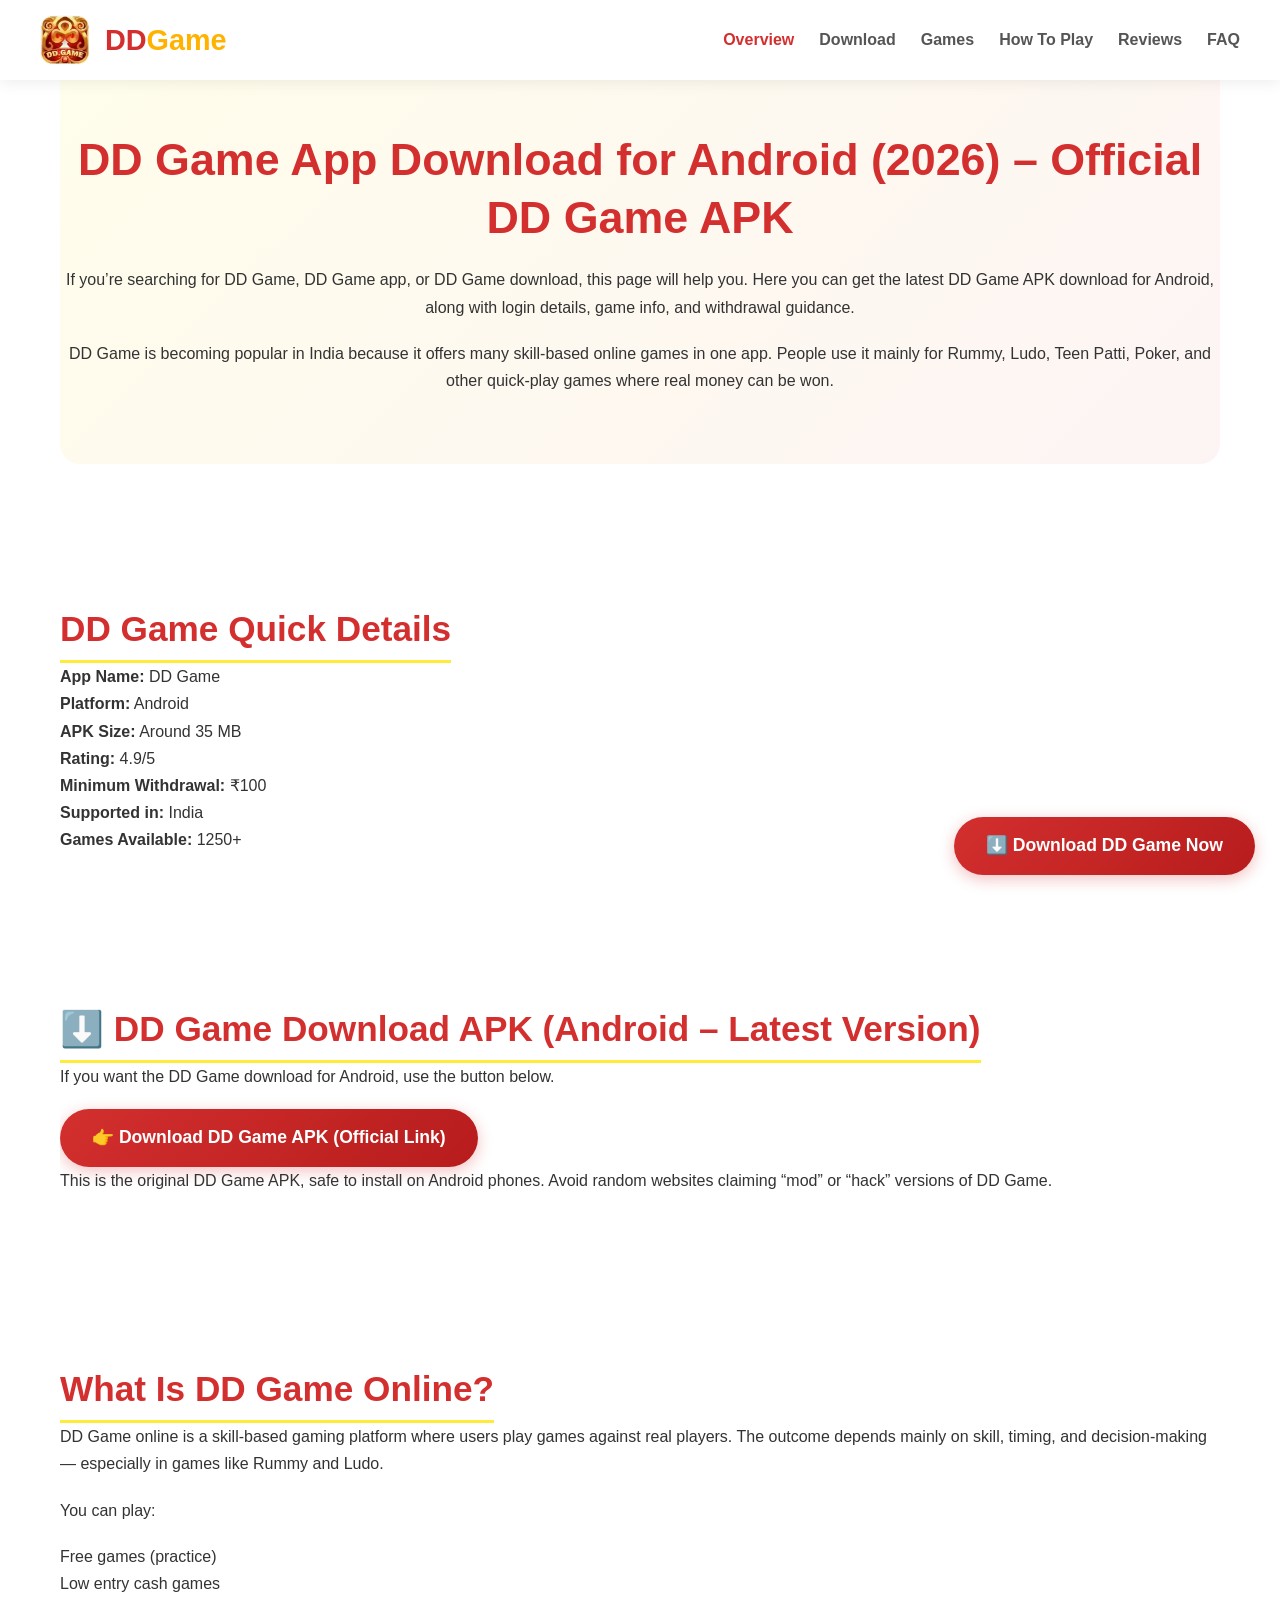
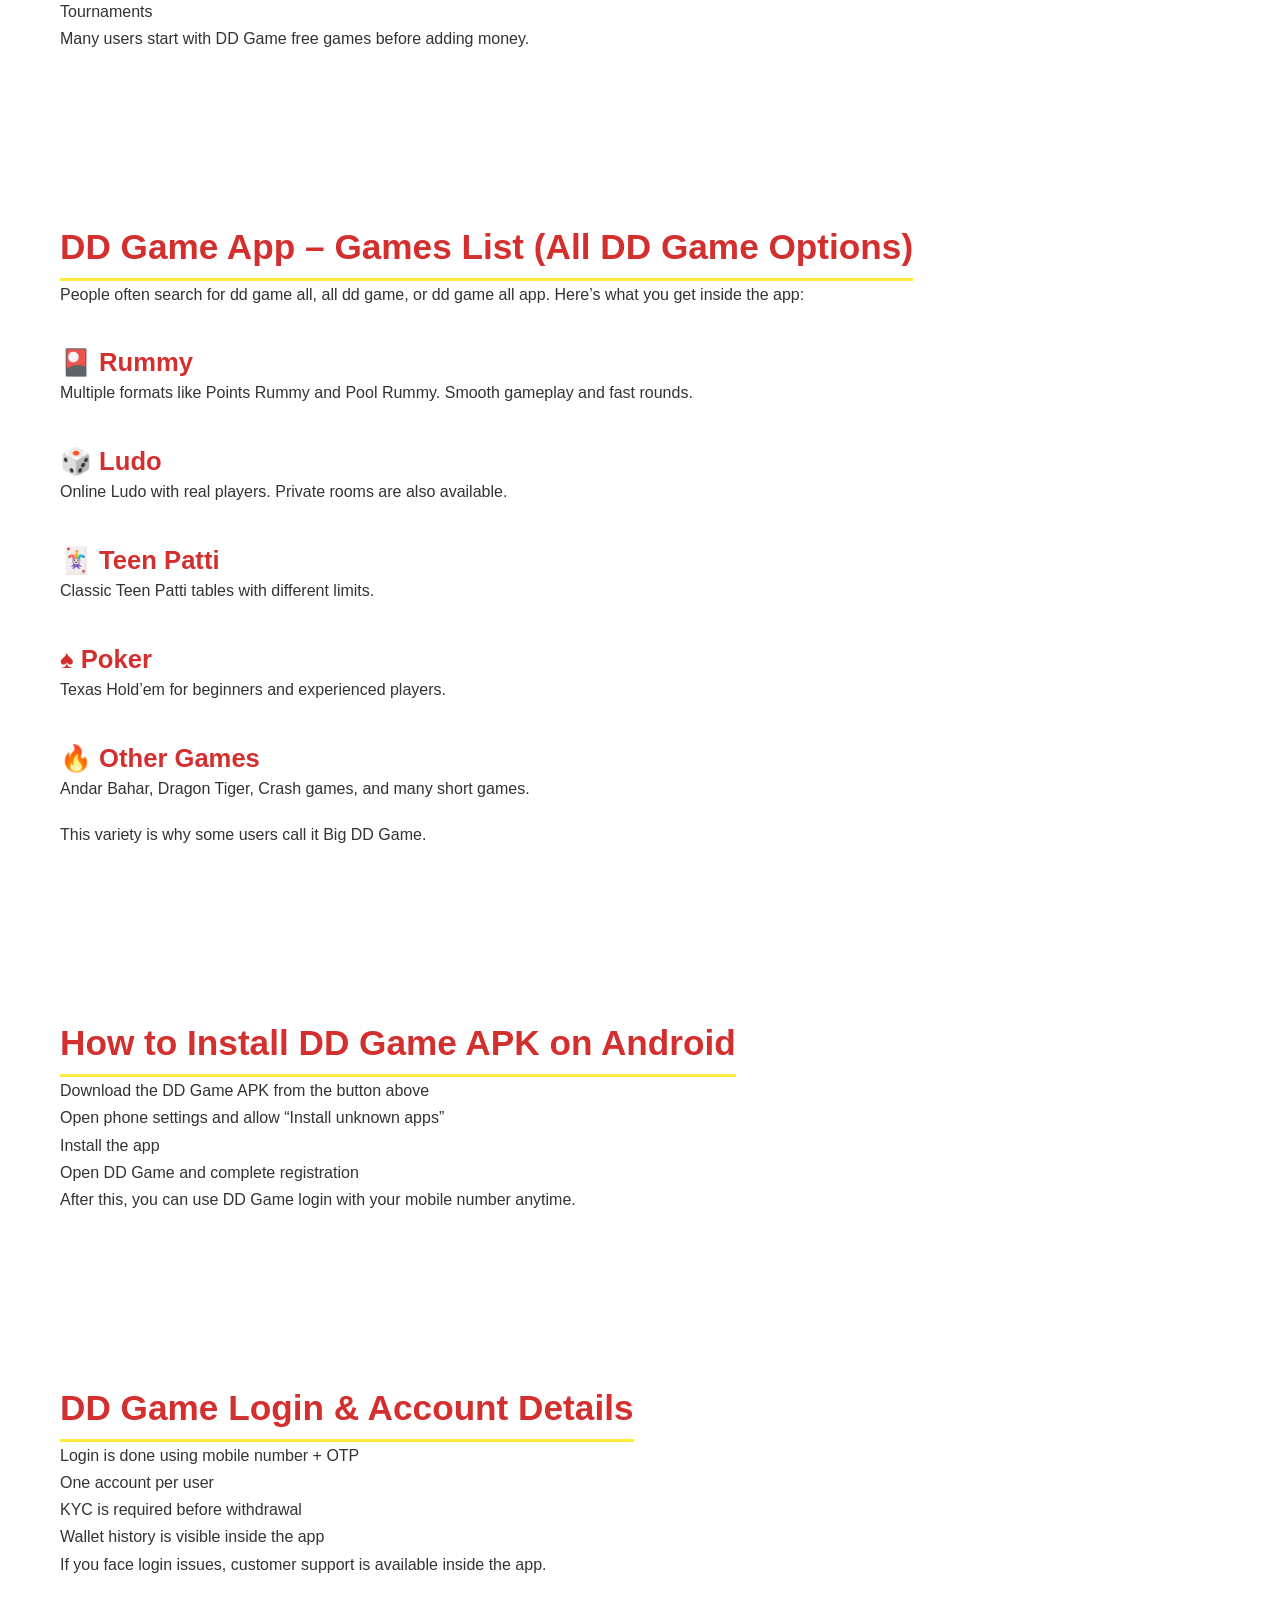
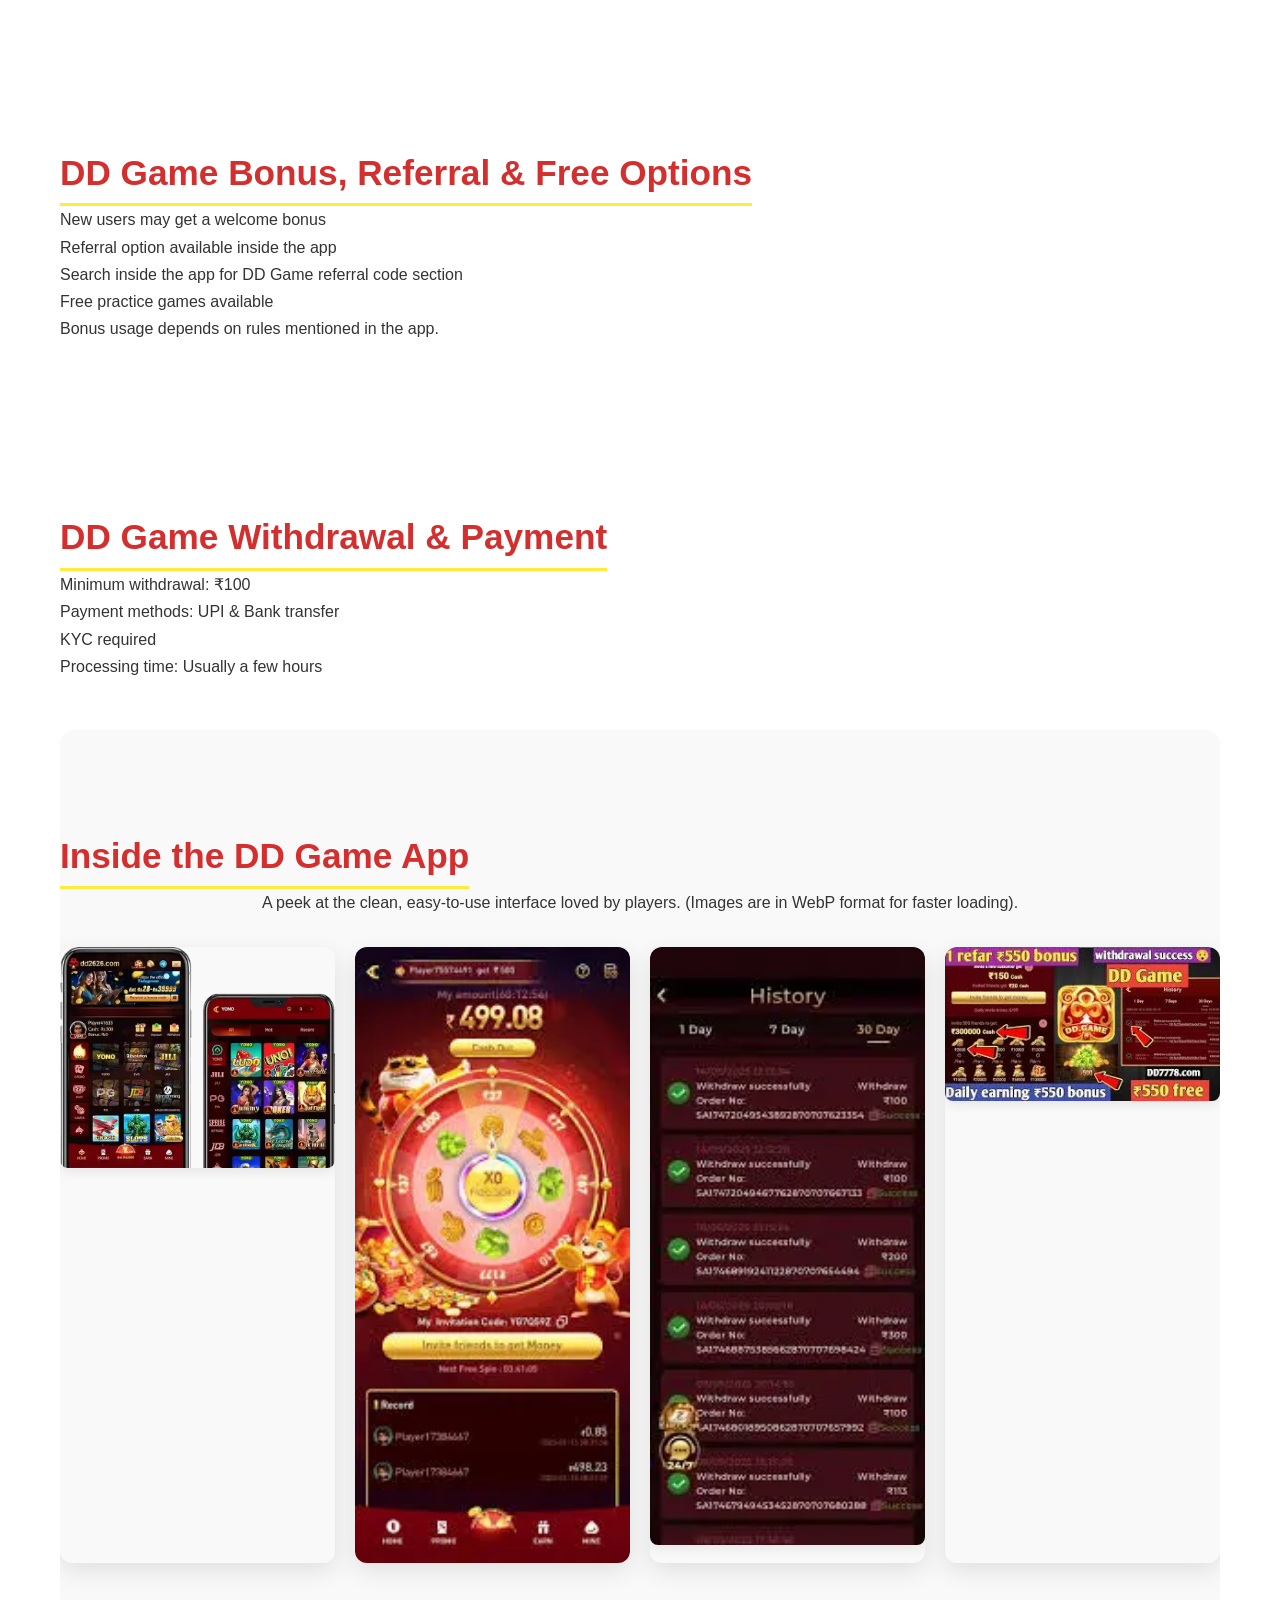
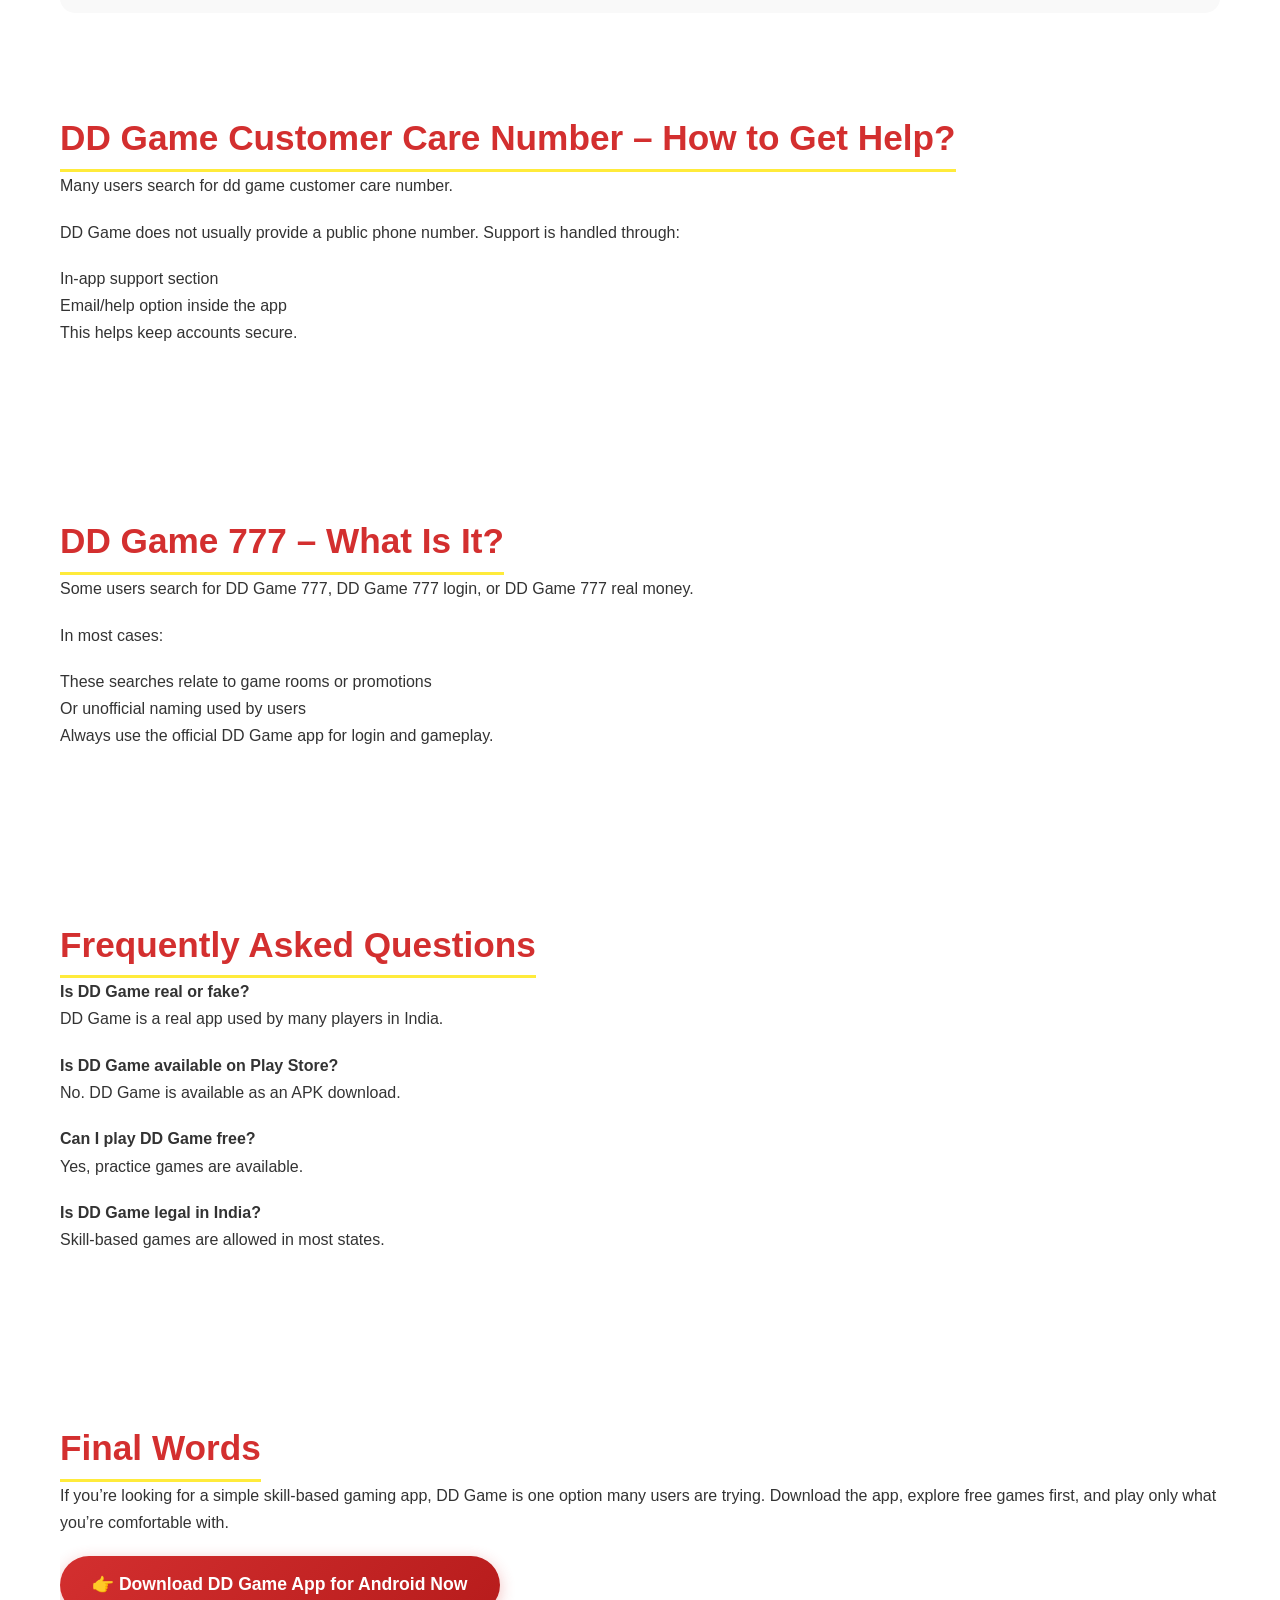
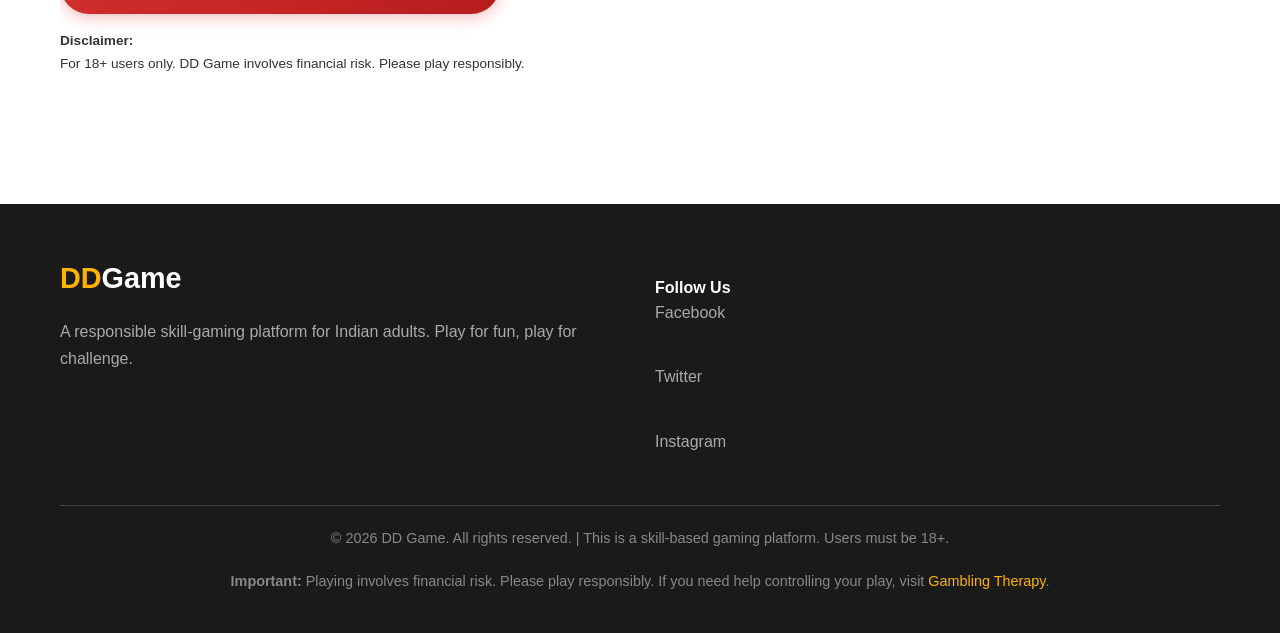
==== index.html @ 0a0b832e "Update index.html" ====
<!DOCTYPE html>
<html lang="en-IN">

<head>
    <meta name="google-site-verification" content="GHAaU4AXfEF92DG74JbZWjJ2zYkwxCaoiAnd6zMlwVQ" />
    <meta charset="UTF-8">
    <meta name="viewport" content="width=device-width, initial-scale=1.0">
    <title>DD Game App Download 2026: Get Official APK & Win Real Cash</title>
    <meta name="description"
        content="Download the official, safe DD Game APK for 2026. Join 1Cr+ players to win real cash in Rummy, Ludo & 1250+ skill games. Start Now!">
    <meta name="keywords"
        content="DD Game App, DD Game App Download, DD Game APK Download 2026, DD Game Official Website, DD Game Real Money App, Play Rummy Online, Ludo Real Cash, Teen Patti India">

    <link rel="canonical" href="https://ddgame.space/">
    <meta name="robots" content="index, follow, max-image-preview:large">

    <meta property="og:title" content="DD Game App Download 2026: Get Official APK & Win Real Cash">
    <meta property="og:description"
        content="Download the official, safe DD Game APK for 2026. Join 1Cr+ players to win real cash in Rummy, Ludo & 1250+ skill games. Start Now!">
    <meta property="og:url" content="https://ddgame.space/">
    <meta property="og:site_name" content="DD Game">
    <meta property="og:type" content="website">
    <meta property="og:image" content="https://ddgame.space/images/dd-game-logo.webp">
    <meta property="og:image:width" content="1200">
    <meta property="og:image:height" content="630">
    <meta property="og:locale" content="en_IN">

    <!-- Twitter Card Tags -->
    <meta name="twitter:card" content="summary_large_image">
    <meta name="twitter:title" content="DD Game App Download 2026: Get Official APK & Win Real Cash">
    <meta name="twitter:description"
        content="Download the official DD Game APK. Join 1Cr+ players to win real cash in Rummy, Ludo & skill games. Trusted by millions.">
    <meta name="twitter:image" content="https://ddgame.space/images/dd-game-logo.webp">

    <!-- Hreflang for targeting Indian audience -->
    <link rel="alternate" hreflang="en-in" href="https://ddgame.space/" />
    <!-- Theme Color -->
    <meta name="theme-color" content="#d32f2f">
    <!-- Web App Manifest for PWA -->
    <link rel="manifest" href="/site.webmanifest" />

    <!-- Favicon -->
    <link rel="icon" type="image/webp" href="/images/favicon.webp">
    <link rel="apple-touch-icon" sizes="180x180" href="/images/favicon.webp">

    <!-- Preconnect to origin for performance -->
    <link rel="preconnect" href="https://ddgame.space">

    <link rel="stylesheet" href="/style.css">
</head>

<body>
    <!-- Header with Logo -->
    <header>
        <div class="container header-content">
            <div class="logo-container">
                <img src="/images/dd-game-logo.webp" alt="DD Game Official Logo - Skill Based Gaming App"
                    class="logo-img">
                <div class="logo-text">DD<span>Game</span></div>
            </div>

            <!-- Mobile Menu Toggle -->
            <div class="menu-toggle" id="menuToggle">☰</div>

            <!-- Navigation Links -->
            <nav>
                <ul id="navMenu">
                    <li><a href="#overview" class="active">Overview</a></li>
                    <li><a href="https://down.dd7778.com/" target="_blank" rel="noopener noreferrer">Download</a></li>
                    <li><a href="#games">Games</a></li>
                    <li><a href="#how-to">How To Play</a></li>
                    <li><a href="#reviews">Reviews</a></li>
                    <li><a href="#faq">FAQ</a></li>
                </ul>
            </nav>
        </div>
    </header>

    <!-- Floating Download Button -->
    <div class="floating-download">
        <a href="https://down.dd7778.com/" target="_blank" rel="noopener noreferrer" class="btn">⬇️ Download DD Game Now</a>
    </div>

    <main class="container">

    <!-- TITLE / INTRO (ID: overview) -->
    <section class="section hero" id="overview">
        <h1>DD Game App Download for Android (2026) – Official DD Game APK</h1>

        <p>
            If you’re searching for DD Game, DD Game app, or DD Game download, this page will help you.
            Here you can get the latest DD Game APK download for Android, along with login details, game info,
            and withdrawal guidance.
        </p>

        <p>
            DD Game is becoming popular in India because it offers many skill-based online games in one app.
            People use it mainly for Rummy, Ludo, Teen Patti, Poker, and other quick-play games where real money
            can be won.
        </p>
    </section>

    <!-- QUICK DETAILS -->
    <section class="section">
        <h2>DD Game Quick Details</h2>
        <ul>
            <li><strong>App Name:</strong> DD Game</li>
            <li><strong>Platform:</strong> Android</li>
            <li><strong>APK Size:</strong> Around 35 MB</li>
            <li><strong>Rating:</strong> 4.9/5</li>
            <li><strong>Minimum Withdrawal:</strong> ₹100</li>
            <li><strong>Supported in:</strong> India</li>
            <li><strong>Games Available:</strong> 1250+</li>
        </ul>
    </section>

    <!-- DOWNLOAD -->
    <section class="section">
        <h2>⬇️ DD Game Download APK (Android – Latest Version)</h2>

        <p>If you want the DD Game download for Android, use the button below.</p>

        <a href="https://down.dd7778.com/" target="_blank" rel="noopener noreferrer" class="btn">👉 Download DD Game APK (Official Link)</a>

        <p>
            This is the original DD Game APK, safe to install on Android phones.
            Avoid random websites claiming “mod” or “hack” versions of DD Game.
        </p>
    </section>

    <!-- WHAT IS DD GAME -->
    <section class="section">
        <h2>What Is DD Game Online?</h2>

        <p>
            DD Game online is a skill-based gaming platform where users play games against real players.
            The outcome depends mainly on skill, timing, and decision-making — especially in games like
            Rummy and Ludo.
        </p>

        <p>You can play:</p>
        <ul>
            <li>Free games (practice)</li>
            <li>Low entry cash games</li>
            <li>Tournaments</li>
        </ul>

        <p>
            Many users start with DD Game free games before adding money.
        </p>
    </section>

    <!-- GAMES LIST (ID: games) -->
    <section class="section" id="games">
        <h2>DD Game App – Games List (All DD Game Options)</h2>

        <p>
            People often search for dd game all, all dd game, or dd game all app.
            Here’s what you get inside the app:
        </p>

        <h3>🎴 Rummy</h3>
        <p>Multiple formats like Points Rummy and Pool Rummy. Smooth gameplay and fast rounds.</p>

        <h3>🎲 Ludo</h3>
        <p>Online Ludo with real players. Private rooms are also available.</p>

        <h3>🃏 Teen Patti</h3>
        <p>Classic Teen Patti tables with different limits.</p>

        <h3>♠ Poker</h3>
        <p>Texas Hold’em for beginners and experienced players.</p>

        <h3>🔥 Other Games</h3>
        <p>Andar Bahar, Dragon Tiger, Crash games, and many short games.</p>

        <p>
            This variety is why some users call it Big DD Game.
        </p>
    </section>

    <!-- INSTALL STEPS (ID: how-to) -->
    <section class="section" id="how-to">
        <h2>How to Install DD Game APK on Android</h2>

        <ol>
            <li>Download the DD Game APK from the button above</li>
            <li>Open phone settings and allow “Install unknown apps”</li>
            <li>Install the app</li>
            <li>Open DD Game and complete registration</li>
        </ol>

        <p>
            After this, you can use DD Game login with your mobile number anytime.
        </p>
    </section>

    <!-- LOGIN -->
    <section class="section">
        <h2>DD Game Login & Account Details</h2>

        <ul>
            <li>Login is done using mobile number + OTP</li>
            <li>One account per user</li>
            <li>KYC is required before withdrawal</li>
            <li>Wallet history is visible inside the app</li>
        </ul>

        <p>
            If you face login issues, customer support is available inside the app.
        </p>
    </section>

    <!-- BONUS -->
    <section class="section">
        <h2>DD Game Bonus, Referral & Free Options</h2>

        <ul>
            <li>New users may get a welcome bonus</li>
            <li>Referral option available inside the app</li>
            <li>Search inside the app for DD Game referral code section</li>
            <li>Free practice games available</li>
        </ul>

        <p>
            Bonus usage depends on rules mentioned in the app.
        </p>
    </section>

    <!-- WITHDRAWAL -->
    <section class="section">
        <h2>DD Game Withdrawal & Payment</h2>

        <ul>
            <li>Minimum withdrawal: ₹100</li>
            <li>Payment methods: UPI & Bank transfer</li>
            <li>KYC required</li>
            <li>Processing time: Usually a few hours</li>
        </ul>
    </section>

    <!-- REVIEWS & INSIDE APP (ID: reviews) -->
    <section class="section" id="reviews" style="background: #f9f9f9; border-radius: 15px;">
        <h2 class="text-center">Inside the DD Game App</h2>
        <p class="text-center mb-30">A peek at the clean, easy-to-use interface loved by players. (Images are in
            WebP format for faster loading).</p>

        <div class="screenshots-grid">
            <div class="screenshot">
                <img src="/images/dd-game-app-home-screen-android.webp" alt="Screenshot of DD Game app home screen listing Rummy, Ludo, Teen Patti, and other skill games on Android."
                    class="responsive-img" loading="lazy" width="600" height="1200">
            </div>
            <div class="screenshot">
                <img src="/images/dd-game-ludo-real-cash-gameplay.webp" alt="Live online Ludo game on DD Game app showing tokens and dice roll in a real cash match."
                    class="responsive-img" loading="lazy" width="600" height="1200">
            </div>
            <div class="screenshot">
                <img src="/images/dd-game-wallet-withdrawal-request-screen.webp" alt="DD Game Wallet and withdrawal request screen showing UPI and bank options."
                    class="responsive-img" loading="lazy" width="600" height="1200">
            </div>
            <div class="screenshot">
                <img src="/images/dd-game-tournament-lobby-live-contests.webp" alt="DD Game Tournament lobby with live contests, prize pools, and player counts."
                    class="responsive-img" loading="lazy" width="600" height="1200">
            </div>
        </div>
    </section>

    <!-- CUSTOMER CARE -->
    <section class="section">
        <h2>DD Game Customer Care Number – How to Get Help?</h2>

        <p>
            Many users search for dd game customer care number.
        </p>

        <p>
            DD Game does not usually provide a public phone number.
            Support is handled through:
        </p>

        <ul>
            <li>In-app support section</li>
            <li>Email/help option inside the app</li>
        </ul>

        <p>
            This helps keep accounts secure.
        </p>
    </section>

    <!-- DD GAME 777 -->
    <section class="section">
        <h2>DD Game 777 – What Is It?</h2>

        <p>
            Some users search for DD Game 777, DD Game 777 login, or DD Game 777 real money.
        </p>

        <p>In most cases:</p>
        <ul>
            <li>These searches relate to game rooms or promotions</li>
            <li>Or unofficial naming used by users</li>
        </ul>

        <p>
            Always use the official DD Game app for login and gameplay.
        </p>
    </section>

    <!-- FAQ (ID: faq) -->
    <section class="section" id="faq">
        <h2>Frequently Asked Questions</h2>

        <p><strong>Is DD Game real or fake?</strong><br>DD Game is a real app used by many players in India.</p>

        <p><strong>Is DD Game available on Play Store?</strong><br>No. DD Game is available as an APK download.</p>

        <p><strong>Can I play DD Game free?</strong><br>Yes, practice games are available.</p>

        <p><strong>Is DD Game legal in India?</strong><br>Skill-based games are allowed in most states.</p>
    </section>

    <!-- FINAL -->
    <section class="section">
        <h2>Final Words</h2>

        <p>
            If you’re looking for a simple skill-based gaming app, DD Game is one option many users are trying.
            Download the app, explore free games first, and play only what you’re comfortable with.
        </p>

        <a href="https://down.dd7778.com/" target="_blank" rel="noopener noreferrer" class="btn">👉 Download DD Game App for Android Now</a>

        <p style="font-size:0.85rem; margin-top:15px;">
            <strong>Disclaimer:</strong><br>
            For 18+ users only. DD Game involves financial risk. Please play responsibly.
        </p>
    </section>

</main>


    <footer>
        <div class="container">
            <div class="footer-content" style="display: grid; grid-template-columns: repeat(auto-fit, minmax(200px, 1fr)); gap: 30px;">
                <div>
                    <div class="logo-text" style="color: #ffb300; margin-bottom: 15px;">DD<span
                            style="color: white;">Game</span></div>
                    <p style="color: #aaa;">A responsible skill-gaming platform for Indian adults. Play for fun, play
                        for challenge.</p>
                </div>
                <div class="footer-links">
                    <h4 style="color: white;">Follow Us</h4>
                    <a href="https://facebook.com/ddgame" target="_blank" rel="noopener">Facebook</a><br>
                    <a href="https://twitter.com/ddgame" target="_blank" rel="noopener">Twitter</a><br>
                    <a href="https://instagram.com/ddgame" target="_blank" rel="noopener">Instagram</a>
                </div>
            </div>
            <div class="copyright" style="margin-top: 40px; padding-top: 20px; border-top: 1px solid #444;">
                <p>© 2026 DD Game. All rights reserved. | This is a skill-based gaming platform. Users must be 18+.</p>
                <p style="margin-top: 5px;"><strong>Important:</strong> Playing involves financial risk. Please play
                    responsibly. If you need help controlling your play, visit <a
                        href="https://www.gamblingtherapy.org/" style="color: #ffb300;" target="_blank" rel="noopener">Gambling Therapy</a>.</p>
            </div>
        </div>
    </footer>

    <!-- JavaScript -->
    <script>
        // Mobile Menu Toggle
        const menuToggle = document.getElementById('menuToggle');
        const navMenu = document.getElementById('navMenu');
        menuToggle.addEventListener('click', () => {
            navMenu.classList.toggle('active');
        });
        // Close menu when clicking a link
        document.querySelectorAll('#navMenu a').forEach(link => {
            link.addEventListener('click', () => navMenu.classList.remove('active'));
        });

        // FAQ Toggle Function
        function toggleFAQ(element) {
            element.classList.toggle('active');
        }

        // Smooth scroll for anchor links
        document.querySelectorAll('a[href^="#"]').forEach(anchor => {
            anchor.addEventListener('click', function (e) {
                e.preventDefault();
                const targetId = this.getAttribute('href');
                if (targetId === '#') return;
                const targetElement = document.querySelector(targetId);
                if (targetElement) {
                    window.scrollTo({
                        top: targetElement.offsetTop - 80, // Adjust for fixed header
                        behavior: 'smooth'
                    });
                }
            });
        });

        // Simple script to handle the real download CTA
        document.querySelectorAll('a[download]').forEach(dlLink => {
            dlLink.addEventListener('click', function() {
                console.log('Download initiated for: ' + this.href);
            });
        });
    </script>

    <!-- Schema.org Structured Data (JSON-LD) -->
    <script type="application/ld+json">
    {
        "@context": "https://schema.org",
        "@type": "Article",
        "headline": "DD Game App Download 2026 – Official Guide & Review",
        "description": "Official guide to safely download, install, and play real cash games on the DD Game App for Android. Get steps, tips, and honest reviews.",
        "author": {
            "@type": "Person",
            "name": "DD Game Team",
            "url": "https://ddgame.space/",
            "description": "Expert team behind India's premier skill gaming platform."
        },
        "publisher": {
            "@type": "Organization",
            "name": "DD Game",
            "logo": {
                "@type": "ImageObject",
                "url": "https://ddgame.space/images/dd-game-logo.webp"
            }
        },
        "datePublished": "2026-12-10",
        "dateModified": "2026-12-26",
        "mainEntityOfPage": {
            "@type": "WebPage",
            "@id": "https://ddgame.space/"
        },
        "image": "https://ddgame.space/images/dd-game-logo.webp"
    }
    </script>
    <script type="application/ld+json">
    {
        "@context": "https://schema.org",
        "@type": "SoftwareApplication",
        "name": "DD Game - Real Cash Skill Games",
        "applicationCategory": "GameApplication",
        "operatingSystem": "Android",
        "description": "Official DD Game App for Android. Play 1250+ skill-based games like Rummy, Ludo, Teen Patti, Poker, Andar Bahar and win real cash rewards. Secure, fast withdrawal platform.",
        "url": "https://ddgame.space/",
        "author": {
            "@type": "Organization",
            "name": "DD Game",
            "url": "https://ddgame.space/"
        },
        "datePublished": "2023-05-15",
        "dateModified": "2026-12-10",
        "offers": {
            "@type": "Offer",
            "price": "0",
            "priceCurrency": "INR"
        },
        "aggregateRating": {
            "@type": "AggregateRating",
            "ratingValue": "4.9",
            "ratingCount": "1050000",
            "bestRating": "5"
        },
        "screenshot": [
            "https://ddgame.space/images/dd-game-app-home-screen-android.webp",
            "https://ddgame.space/images/dd-game-ludo-real-cash-gameplay.webp",
            "https://ddgame.space/images/dd-game-wallet-withdrawal-request-screen.webp"
        ],
        "featureList": "Rummy, Ludo, Teen Patti, Poker, Andar Bahar, Dragon Tiger, 1250+ games, Real Cash Tournaments, Fast Withdrawals, 24/7 Support, UPI Payments"
    }
    </script>
    <script type="application/ld+json">
    {
        "@context": "https://schema.org",
        "@type": "FAQPage",
        "mainEntity": [
            {
                "@type": "Question",
                "name": "Is DD Game real or fake? Can I actually get money?",
                "acceptedAnswer": {
                    "@type": "Answer",
                    "text": "DD Game is a real, functioning platform used by millions. Yes, you can win and withdraw real money—thousands of transactions happen daily. However, it's crucial to understand: it's a game of skill, not a guaranteed income. You can also lose. Only play with money you can afford to lose for entertainment."
                }
            },
            {
                "@type": "Question",
                "name": "How long do withdrawals take? Is KYC mandatory?",
                "acceptedAnswer": {
                    "@type": "Answer",
                    "text": "Most withdrawal requests are processed within 3-6 hours during business days. However, the final credit to your bank depends on your bank's processing time, which can be up to 24 hours. KYC (PAN and address proof) is a mandatory one-time legal requirement for withdrawals to ensure security and compliance, but not for playing free games."
                }
            },
            {
                "@type": "Question",
                "name": "I'm good at Ludo with my family. Will I win here?",
                "acceptedAnswer": {
                    "@type": "Answer",
                    "text": "Your skill definitely translates! However, playing online against dedicated players is different from a casual family game. There's strategy involved in token movement and blocking. I suggest using the free practice games extensively to understand the online dynamics before entering cash contests. Many skilled family players do very well, but there's a learning curve."
                }
            },
            {
                "@type": "Question",
                "name": "What if I have a problem or get stuck?",
                "acceptedAnswer": {
                    "@type": "Answer",
                    "text": "Help is easily accessible 24/7. Inside the app, go to Profile > Help & Support. You can use Live Chat (fastest), email support@ddgame.space, or browse detailed FAQ & Guides. The support team is responsive, especially for transaction-related queries."
                }
            }
        ]
    }
    </script>
    <script type="application/ld+json">
    {
        "@context": "https://schema.org",
        "@type": "WebSite",
        "url": "https://ddgame.space/",
        "name": "DD Game - Real Cash Skill Games",
        "description": "Download the official DD Game app to play Rummy, Ludo, Teen Patti and win real cash rewards.",
        "potentialAction": {
            "@type": "SearchAction",
            "target": "https://ddgame.space/search?q={search_term_string}",
            "query-input": "required name=search_term_string"
        }
    }
    </script>
</body>

</html>
---- style.css ----
/* Base & Mobile-First Styles */
        * { margin: 0; padding: 0; box-sizing: border-box; }
        html { 
            scroll-behavior: smooth; 
            max-width: 100%;
            overflow-x: hidden;
        }
        body {
            font-family: -apple-system, BlinkMacSystemFont, 'Segoe UI', 'Segoe UI Emoji', Roboto, Oxygen-Sans, Ubuntu, Cantarell, sans-serif;
            line-height: 1.7;
            color: #333;
            background: #fff;
            padding-top: 80px; /* Offset for fixed header */
            max-width: 100%;
            overflow-x: hidden;
            position: relative;
        }
        .container {
            width: 100%;
            max-width: 1200px;
            margin: 0 auto;
            padding: 0 20px;
        }
        img {
            max-width: 100%;
            height: auto;
            display: block;
        }
        /* Ensure images are responsive */
        .responsive-img {
            width: 100%;
            height: auto;
            border-radius: 8px;
            box-shadow: 0 4px 12px rgba(0,0,0,0.08);
        }
        
        /* Typography */
        h1, h2, h3, h4 { 
            color: #d32f2f; 
            line-height: 1.3;
            margin-top: 1.5em;
            word-wrap: break-word;
            overflow-wrap: break-word;
        }
        h1 { font-size: 2.2rem; margin-top: 0; }
        h2 { font-size: 1.8rem; border-bottom: 3px solid #ffeb3b; padding-bottom: 0.5rem; display: inline-block; }
        h3 { font-size: 1.4rem; }
        @media (min-width: 768px) {
            h1 { font-size: 2.8rem; }
            h2 { font-size: 2.2rem; }
            h3 { font-size: 1.6rem; }
        }
        
        p { 
            margin-bottom: 1.2rem; 
            word-wrap: break-word;
            overflow-wrap: break-word;
        }
        a { color: #d32f2f; text-decoration: none; transition: color 0.2s; word-break: break-word; }
        a:hover { color: #b71c1c; text-decoration: underline; }
        
        /* Buttons */
        .btn {
            display: inline-block;
            background: linear-gradient(135deg, #d32f2f, #b71c1c);
            color: white;
            padding: 14px 32px;
            border-radius: 50px;
            font-weight: 700;
            font-size: 1.1rem;
            text-align: center;
            border: none;
            cursor: pointer;
            transition: all 0.3s ease;
            box-shadow: 0 4px 15px rgba(211, 47, 47, 0.3);
            max-width: 100%;
            white-space: normal;
        }
        .btn:hover {
            background: linear-gradient(135deg, #b71c1c, #d32f2f);
            transform: translateY(-2px);
            box-shadow: 0 6px 20px rgba(211, 47, 47, 0.4);
            text-decoration: none;
            color: white;
        }
        .btn-secondary {
            background: linear-gradient(135deg, #ffb300, #ff8f00);
            box-shadow: 0 4px 15px rgba(255, 179, 0, 0.3);
        }
        .btn-secondary:hover {
            background: linear-gradient(135deg, #ff8f00, #ffb300);
            box-shadow: 0 6px 20px rgba(255, 179, 0, 0.4);
        }
        
        /* Header & Logo */
        header {
            background: #fff;
            box-shadow: 0 2px 15px rgba(0,0,0,0.08);
            position: fixed;
            top: 0;
            width: 100%;
            z-index: 1000;
        }
        .header-content {
            display: flex;
            justify-content: space-between;
            align-items: center;
            padding: 15px 0;
        }
        .logo-container {
            display: flex;
            align-items: center;
            gap: 15px;
        }
        .logo-img {
            height: 50px;
            width: auto;
        }
        .logo-text {
            font-size: 1.8rem;
            font-weight: 800;
            color: #d32f2f;
        }
        .logo-text span { color: #ffb300; }
        
        /* Navigation */
        nav ul {
            display: flex;
            list-style: none;
            gap: 25px;
        }
        nav a {
            font-weight: 600;
            color: #555;
            padding: 5px 0;
            position: relative;
        }
        nav a:hover, nav a.active { color: #d32f2f; }
        nav a::after {
            content: '';
            position: absolute;
            bottom: 0;
            left: 0;
            width: 0;
            height: 2px;
            background: #ffb300;
            transition: width 0.3s;
        }
        nav a:hover::after { width: 100%; }
        /* Mobile Navigation */
        .menu-toggle { display: none; font-size: 1.8rem; cursor: pointer; color: #d32f2f; }
        @media (max-width: 768px) {
            .menu-toggle { display: block; }
            nav ul {
                flex-direction: column;
                position: absolute;
                top: 100%;
                left: 0;
                width: 100%;
                background: white;
                box-shadow: 0 10px 20px rgba(0,0,0,0.1);
                padding: 20px;
                display: none;
            }
            nav ul.active { display: flex; }
            nav li { margin: 10px 0; }
        }
        
        /* Hero Section */
        .hero {
            padding: 60px 0;
            background: linear-gradient(135deg, rgba(255, 235, 59, 0.1) 0%, rgba(211, 47, 47, 0.05) 100%);
            text-align: center;
            border-radius: 0 0 20px 20px;
            margin-bottom: 40px;
        }
        .hero h1 { margin-bottom: 20px; }
        .hero-badges {
            display: flex;
            flex-wrap: wrap;
            justify-content: center;
            gap: 15px;
            margin: 25px 0;
        }
        .badge {
            background: white;
            padding: 10px 20px;
            border-radius: 50px;
            font-weight: 600;
            box-shadow: 0 3px 10px rgba(0,0,0,0.05);
            display: flex;
            align-items: center;
            gap: 8px;
        }
        .badge .icon { color: #ffb300; font-weight: bold; }
        
        /* Content Cards & Grids */
        .section { padding: 50px 0; width: 100%; overflow: hidden; }
        .cards-grid {
            display: grid;
            grid-template-columns: 1fr;
            gap: 30px;
            margin-top: 30px;
        }
        @media (min-width: 768px) {
            .cards-grid { grid-template-columns: repeat(2, 1fr); }
        }
        @media (min-width: 992px) {
            .cards-grid.three-col { grid-template-columns: repeat(3, 1fr); }
        }
        .card {
            background: white;
            border-radius: 12px;
            padding: 30px;
            box-shadow: 0 5px 20px rgba(0,0,0,0.05);
            border-top: 5px solid #ffb300;
            transition: transform 0.3s, box-shadow 0.3s;
            height: 100%;
        }
        .card:hover {
            transform: translateY(-5px);
            box-shadow: 0 15px 30px rgba(0,0,0,0.1);
        }
        
        /* Steps */
        .steps-container {
            counter-reset: step-counter;
            margin-top: 30px;
        }
        .step {
            display: flex;
            align-items: flex-start;
            margin-bottom: 35px;
            padding-left: 70px;
            position: relative;
        }
        .step::before {
            counter-increment: step-counter;
            content: counter(step-counter);
            position: absolute;
            left: 0;
            top: 0;
            background: #d32f2f;
            color: white;
            width: 50px;
            height: 50px;
            border-radius: 50%;
            display: flex;
            align-items: center;
            justify-content: center;
            font-size: 1.5rem;
            font-weight: bold;
        }
        
        /* Screenshots */
        .screenshots-grid {
            display: grid;
            grid-template-columns: repeat(auto-fill, minmax(250px, 1fr));
            gap: 20px;
            margin-top: 30px;
        }
        .screenshot {
            border-radius: 12px;
            overflow: hidden;
            box-shadow: 0 8px 25px rgba(0,0,0,0.1);
            transition: transform 0.3s;
        }
        .screenshot:hover { transform: scale(1.03); }
        
        /* Review Cards */
        .review-card {
            background: #f9f9f9;
            border-left: 4px solid #ffb300;
        }
        .review-header {
            display: flex;
            align-items: center;
            gap: 15px;
            margin-bottom: 15px;
        }
        .stars { color: #ffb300; font-weight: bold; }
        
        /* FAQ */
        .faq-item {
            border-bottom: 1px solid #eee;
            padding: 20px 0;
        }
        .faq-question {
            font-weight: 700;
            color: #d32f2f;
            cursor: pointer;
            display: flex;
            justify-content: space-between;
            align-items: center;
        }
        .faq-question::after {
            content: '+';
            font-size: 1.5rem;
            transition: transform 0.3s;
        }
        .faq-item.active .faq-question::after { transform: rotate(45deg); }
        .faq-answer {
            max-height: 0;
            overflow: hidden;
            transition: max-height 0.3s ease-out;
            padding-top: 0;
        }
        .faq-item.active .faq-answer {
            max-height: 300px;
            padding-top: 15px;
        }
        
        /* Age Gate Modal */
        .modal-overlay {
            position: fixed;
            top: 0; left: 0;
            width: 100%; height: 100%;
            background: rgba(0,0,0,0.85);
            display: flex;
            align-items: center;
            justify-content: center;
            z-index: 9999;
            padding: 20px;
        }
        .modal-content {
            background: white;
            max-width: 500px;
            width: 100%;
            padding: 40px;
            border-radius: 15px;
            text-align: center;
            box-shadow: 0 20px 50px rgba(0,0,0,0.3);
        }
        .modal-content h2 { border: none; }
        
        /* Floating Download Button */
        .floating-download {
            position: fixed;
            bottom: 25px;
            right: 25px;
            z-index: 100;
            animation: float 3s ease-in-out infinite;
        }
        @keyframes float {
            0%, 100% { transform: translateY(0); }
            50% { transform: translateY(-10px); }
        }
        @media (max-width: 768px) {
            .floating-download {
                bottom: 15px;
                right: 15px;
                left: 15px;
                position: fixed;
                animation: none;
            }
            .floating-download .btn { 
                width: 100%; 
                display: block;
            }
        }
        
        /* Footer */
        footer {
            background: #1a1a1a;
            color: #ccc;
            padding: 50px 0 20px;
            margin-top: 60px;
            width: 100%;
            overflow: hidden;
        }
        .footer-content {
            display: grid;
            grid-template-columns: 1fr;
            gap: 40px;
            margin-bottom: 40px;
        }
        @media (min-width: 768px) {
            .footer-content { grid-template-columns: repeat(3, 1fr); }
        }
        .footer-links a { display: block; margin-bottom: 10px; color: #aaa; }
        .footer-links a:hover { color: #ffb300; }
        .copyright {
            text-align: center;
            padding-top: 20px;
            border-top: 1px solid #333;
            font-size: 0.9rem;
            color: #888;
            word-wrap: break-word;
        }
        
        /* Utility */
        .text-center { text-align: center; }
        .mb-30 { margin-bottom: 30px; }
        .mt-40 { margin-top: 40px; }
        .highlight { background-color: #fff9e6; padding: 2px 5px; border-radius: 3px; }
        .disclaimer {
            background: #fff8e1;
            border-left: 4px solid #ffb300;
            padding: 20px;
            border-radius: 5px;
            margin: 25px 0;
            font-size: 0.95rem;
            word-wrap: break-word;
        }
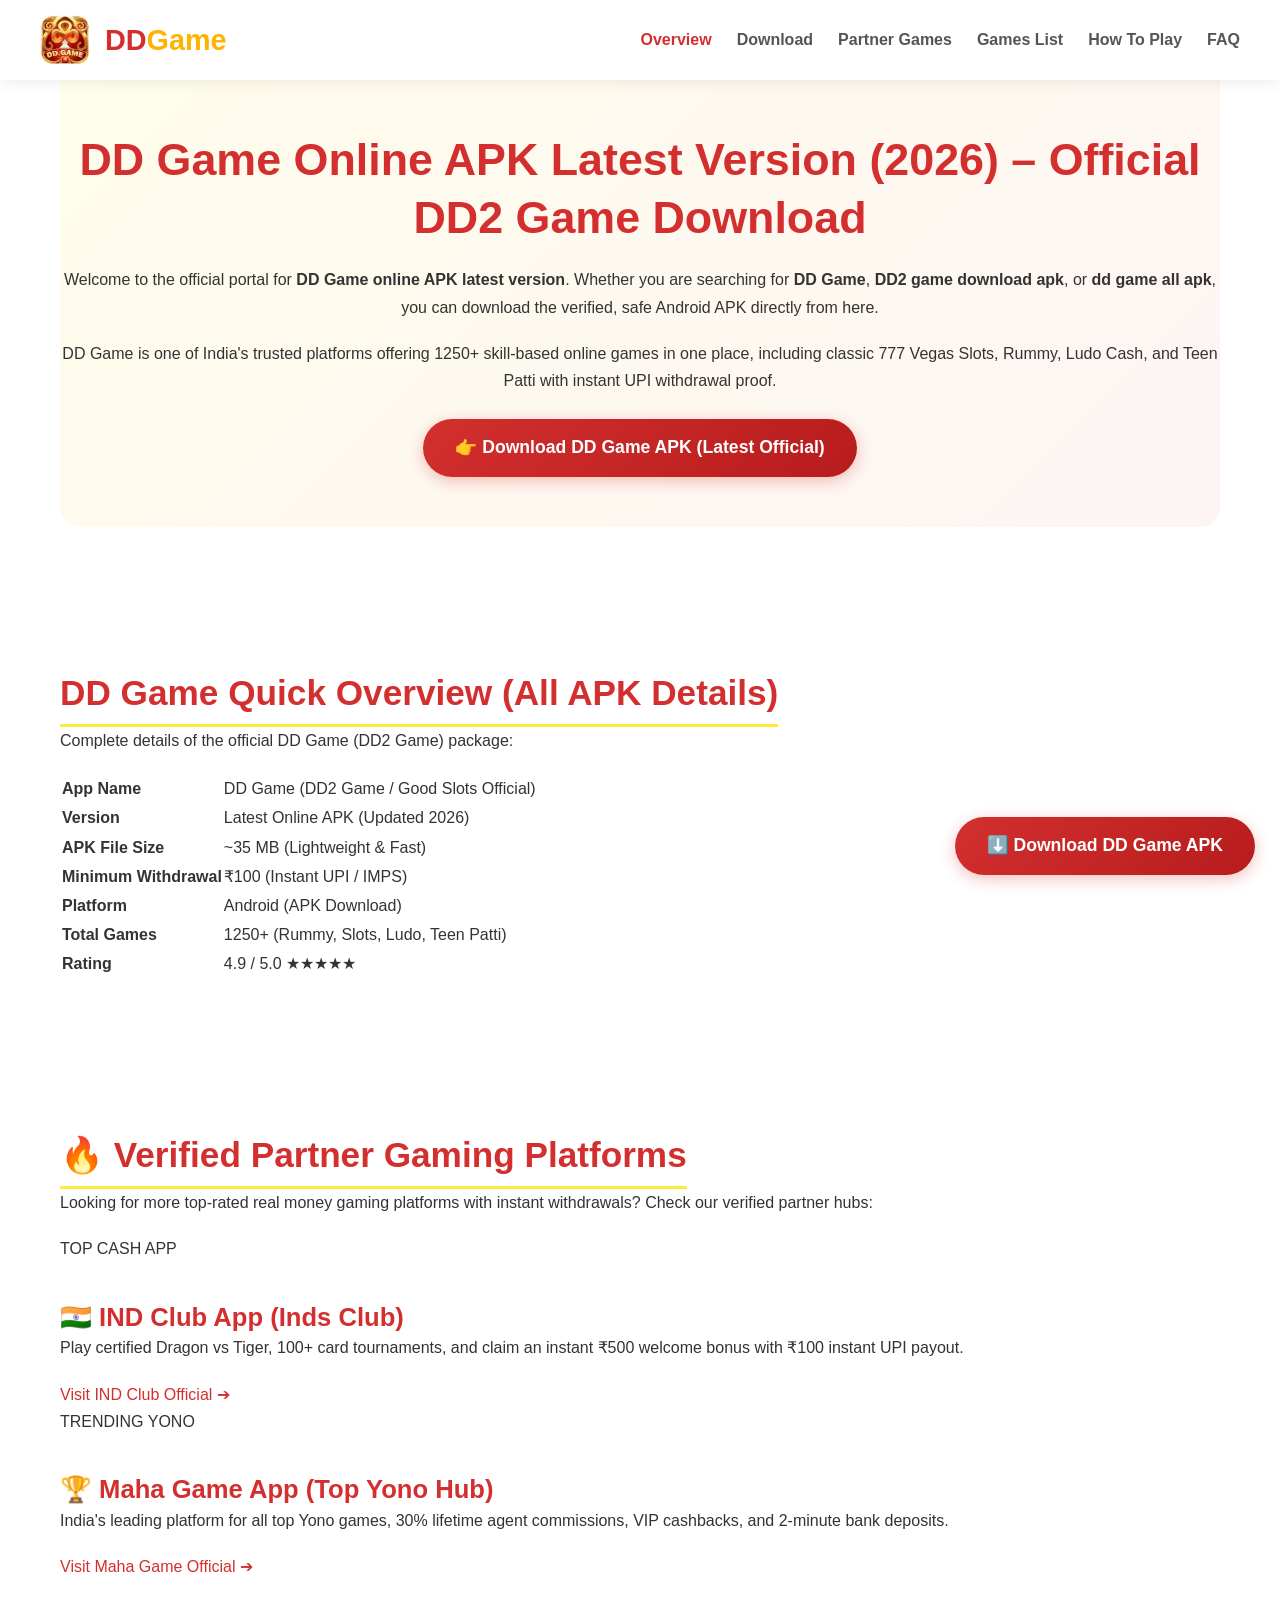
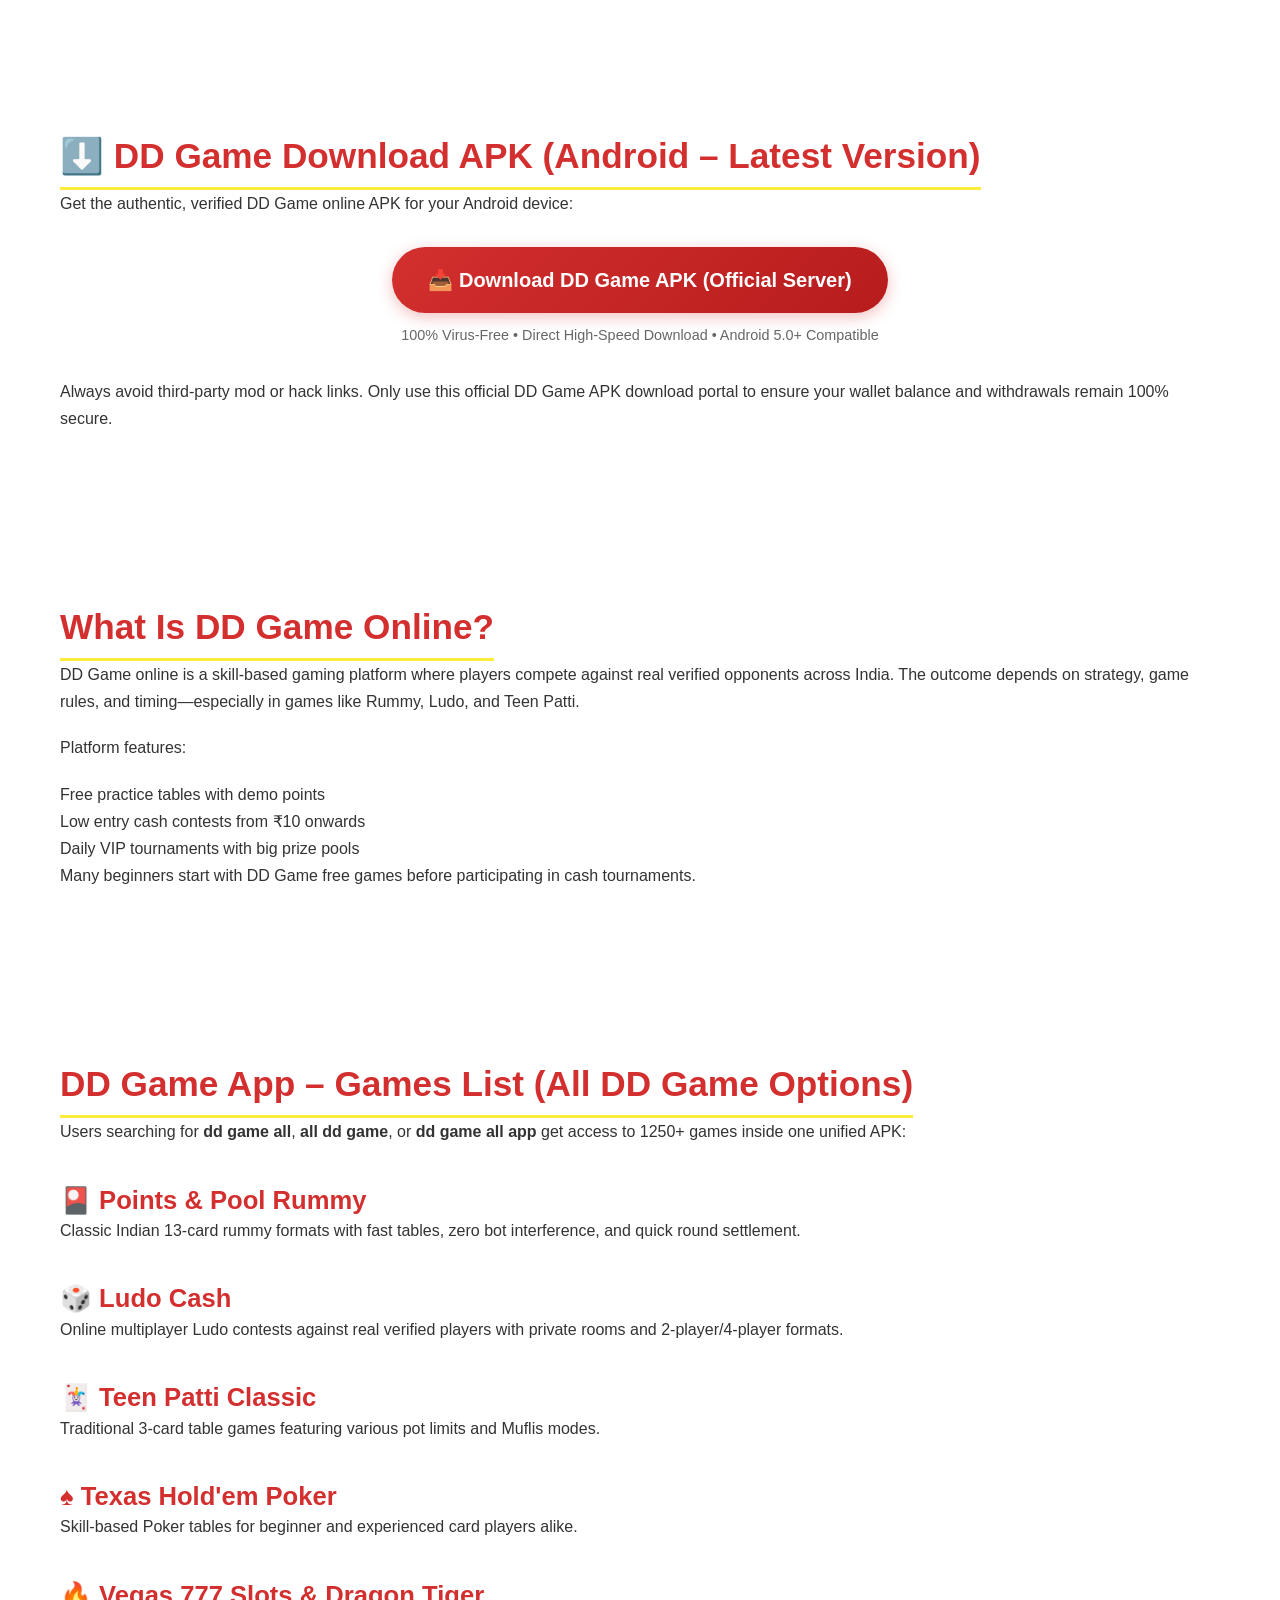
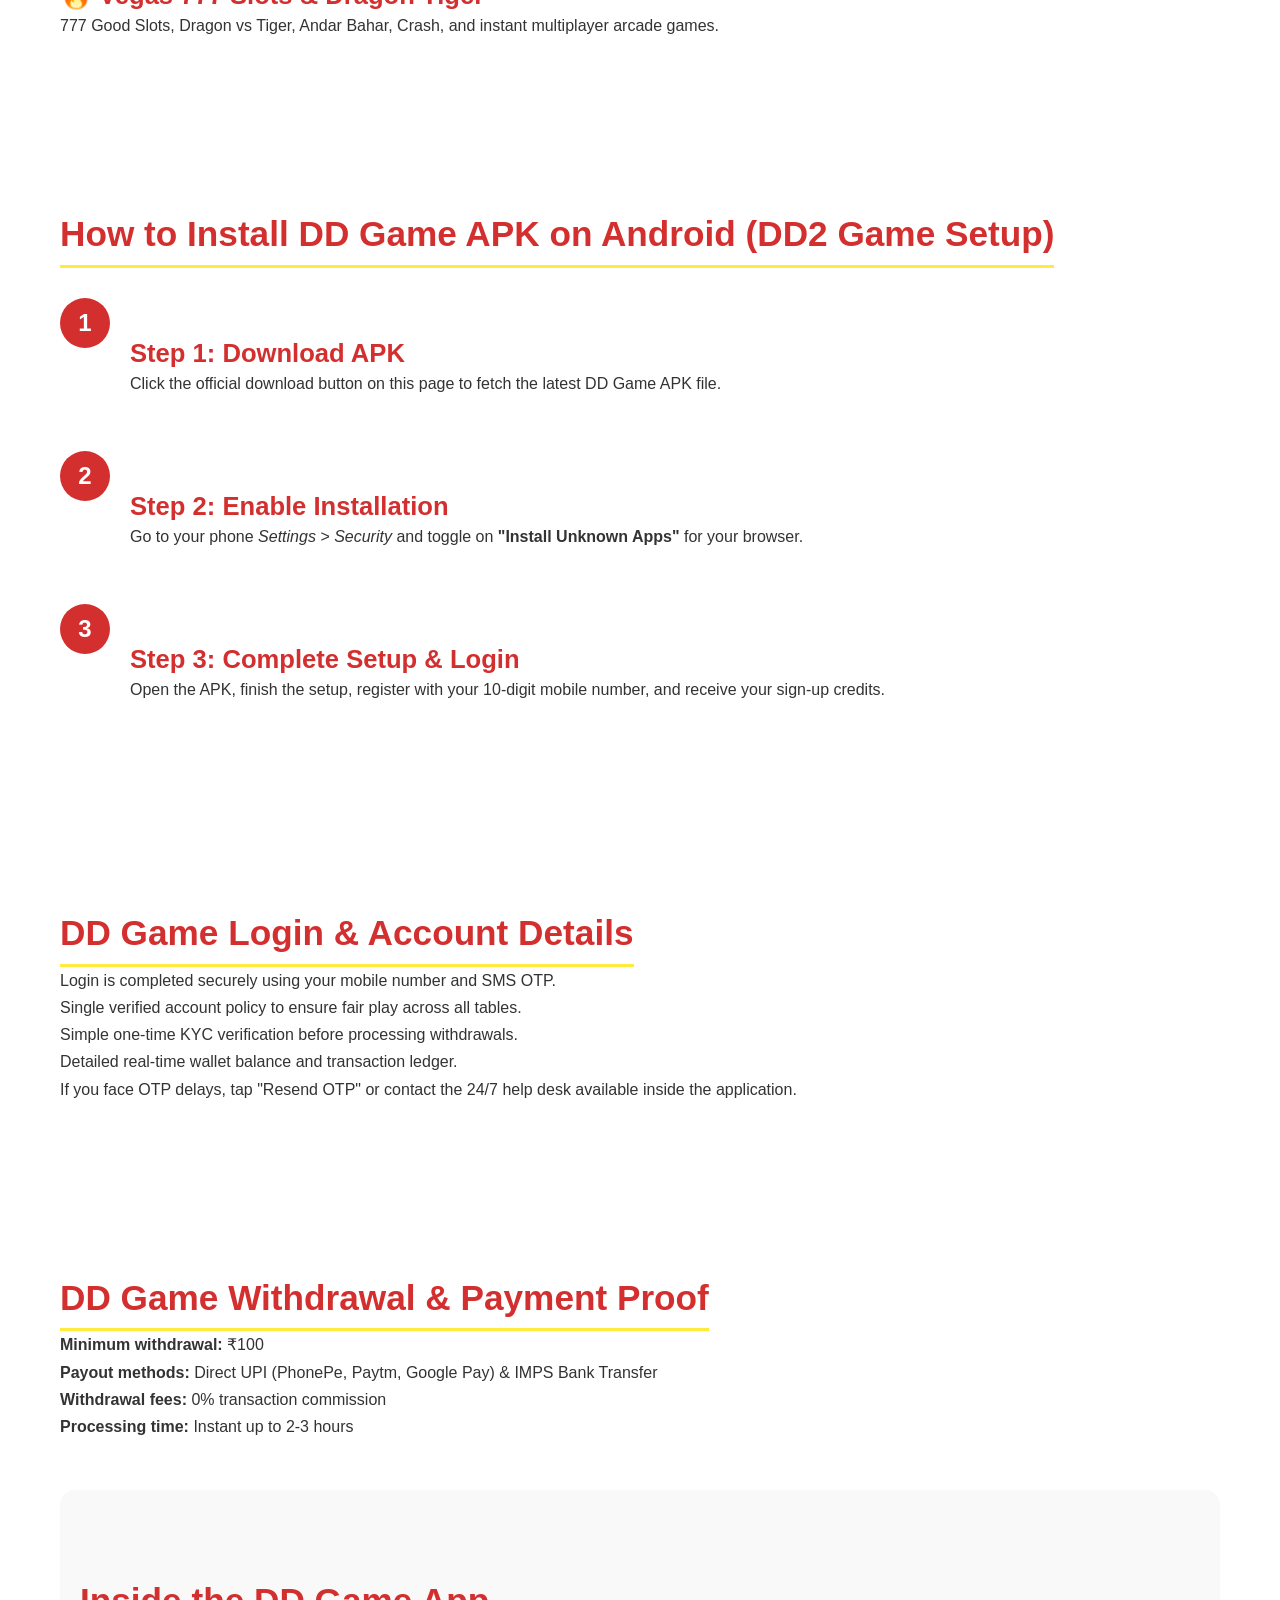
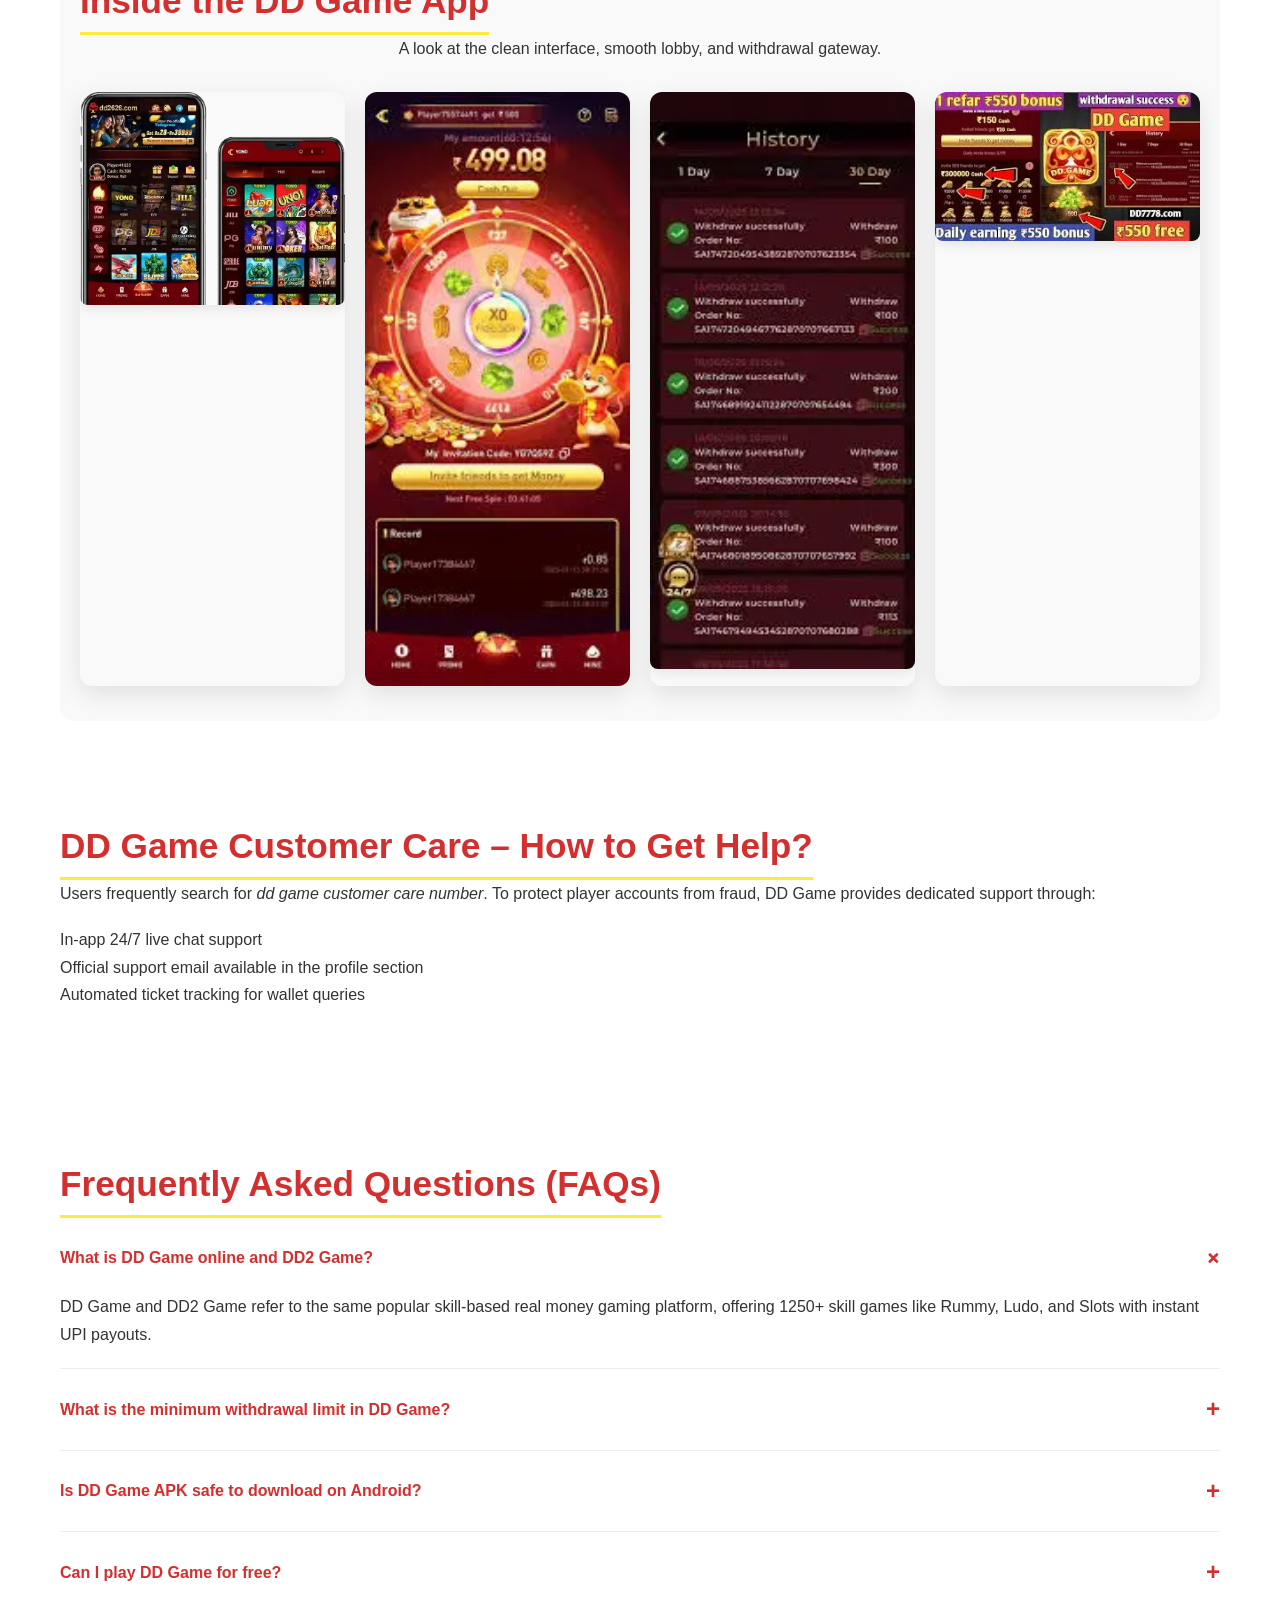
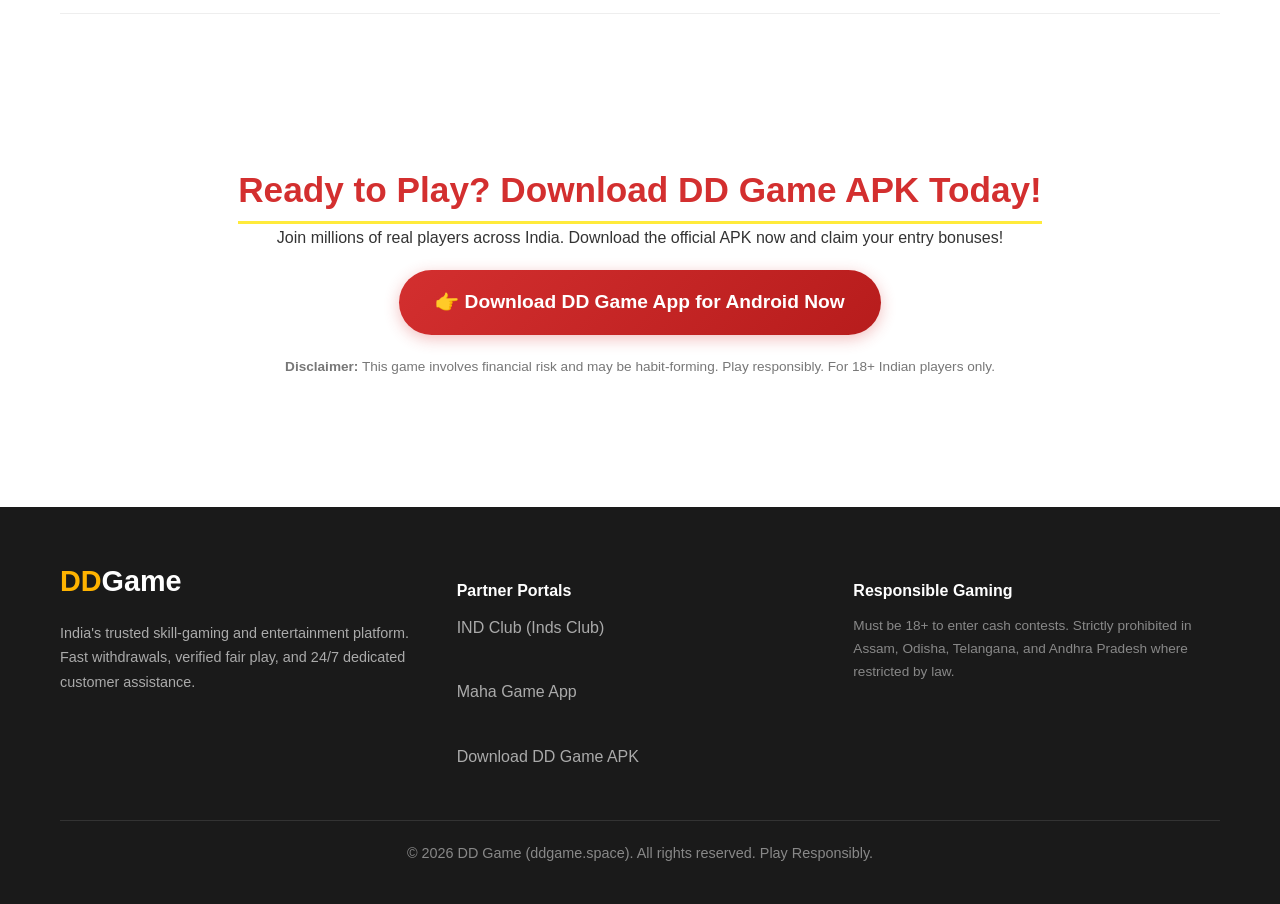
==== commit 98634cb8: "Update index.html" ====
--- a/index.html
+++ b/index.html
@@ -5,18 +5,18 @@
     <meta name="google-site-verification" content="GHAaU4AXfEF92DG74JbZWjJ2zYkwxCaoiAnd6zMlwVQ" />
     <meta charset="UTF-8">
     <meta name="viewport" content="width=device-width, initial-scale=1.0">
-    <title>DD Game App Download 2026: Get Official APK & Win Real Cash</title>
+    <title>DD Game Online APK Latest Version 2026 - Download DD2 Game Official</title>
     <meta name="description"
-        content="Download the official, safe DD Game APK for 2026. Join 1Cr+ players to win real cash in Rummy, Ludo & 1250+ skill games. Start Now!">
+        content="Download DD Game online APK latest version 2026 for Android. Official DD2 Game APK download with instant ₹100 minimum UPI withdrawal & 1250+ skill games.">
     <meta name="keywords"
-        content="DD Game App, DD Game App Download, DD Game APK Download 2026, DD Game Official Website, DD Game Real Money App, Play Rummy Online, Ludo Real Cash, Teen Patti India">
+        content="dd game online apk latest version, dd game, dd game all apk, dd2 game download apk, ddgame, dd games, dd game android, dd game download">
 
     <link rel="canonical" href="https://ddgame.space/">
     <meta name="robots" content="index, follow, max-image-preview:large">
 
-    <meta property="og:title" content="DD Game App Download 2026: Get Official APK & Win Real Cash">
+    <meta property="og:title" content="DD Game Online APK Latest Version 2026 - Official DD2 Game">
     <meta property="og:description"
-        content="Download the official, safe DD Game APK for 2026. Join 1Cr+ players to win real cash in Rummy, Ludo & 1250+ skill games. Start Now!">
+        content="Download official DD Game APK latest version. Play Rummy, Ludo, Slots & 1250+ games with instant UPI withdrawal.">
     <meta property="og:url" content="https://ddgame.space/">
     <meta property="og:site_name" content="DD Game">
     <meta property="og:type" content="website">
@@ -25,27 +25,19 @@
     <meta property="og:image:height" content="630">
     <meta property="og:locale" content="en_IN">
 
-    <!-- Twitter Card Tags -->
     <meta name="twitter:card" content="summary_large_image">
-    <meta name="twitter:title" content="DD Game App Download 2026: Get Official APK & Win Real Cash">
+    <meta name="twitter:title" content="DD Game Online APK Latest Version 2026">
     <meta name="twitter:description"
-        content="Download the official DD Game APK. Join 1Cr+ players to win real cash in Rummy, Ludo & skill games. Trusted by millions.">
+        content="Download the official DD Game APK. Join 1Cr+ players to win real cash in Rummy, Ludo & skill games.">
     <meta name="twitter:image" content="https://ddgame.space/images/dd-game-logo.webp">
 
-    <!-- Hreflang for targeting Indian audience -->
     <link rel="alternate" hreflang="en-in" href="https://ddgame.space/" />
-    <!-- Theme Color -->
     <meta name="theme-color" content="#d32f2f">
-    <!-- Web App Manifest for PWA -->
     <link rel="manifest" href="/site.webmanifest" />
 
-    <!-- Favicon -->
     <link rel="icon" type="image/webp" href="/images/favicon.webp">
     <link rel="apple-touch-icon" sizes="180x180" href="/images/favicon.webp">
-
-    <!-- Preconnect to origin for performance -->
     <link rel="preconnect" href="https://ddgame.space">
-
     <link rel="stylesheet" href="/style.css">
 </head>
 
@@ -59,17 +51,15 @@
                 <div class="logo-text">DD<span>Game</span></div>
             </div>
 
-            <!-- Mobile Menu Toggle -->
             <div class="menu-toggle" id="menuToggle">☰</div>
 
-            <!-- Navigation Links -->
             <nav>
                 <ul id="navMenu">
                     <li><a href="#overview" class="active">Overview</a></li>
-                    <li><a href="https://down.dd7778.com/" target="_blank" rel="noopener noreferrer">Download</a></li>
-                    <li><a href="#games">Games</a></li>
+                    <li><a href="https://app.adjust.com/1ivn71t0?label=DEPAMF&redirect=https%3A%2F%2Fdown.dd7778.com%2F" target="_blank" rel="noopener noreferrer">Download</a></li>
+                    <li><a href="#partners">Partner Games</a></li>
+                    <li><a href="#games">Games List</a></li>
                     <li><a href="#how-to">How To Play</a></li>
-                    <li><a href="#reviews">Reviews</a></li>
                     <li><a href="#faq">FAQ</a></li>
                 </ul>
             </nav>
@@ -78,172 +68,204 @@
 
     <!-- Floating Download Button -->
     <div class="floating-download">
-        <a href="https://down.dd7778.com/" target="_blank" rel="noopener noreferrer" class="btn">⬇️ Download DD Game Now</a>
+        <a href="https://app.adjust.com/1ivn71t0?label=DEPAMF&redirect=https%3A%2F%2Fdown.dd7778.com%2F" target="_blank" rel="noopener noreferrer" class="btn">⬇️ Download DD Game APK</a>
     </div>
 
     <main class="container">
 
-    <!-- TITLE / INTRO (ID: overview) -->
+    <!-- TITLE / INTRO -->
     <section class="section hero" id="overview">
-        <h1>DD Game App Download for Android (2026) – Official DD Game APK</h1>
-
-        <p>
-            If you’re searching for DD Game, DD Game app, or DD Game download, this page will help you.
-            Here you can get the latest DD Game APK download for Android, along with login details, game info,
-            and withdrawal guidance.
-        </p>
-
-        <p>
-            DD Game is becoming popular in India because it offers many skill-based online games in one app.
-            People use it mainly for Rummy, Ludo, Teen Patti, Poker, and other quick-play games where real money
-            can be won.
-        </p>
-    </section>
-
-    <!-- QUICK DETAILS -->
-    <section class="section">
-        <h2>DD Game Quick Details</h2>
+        <h1>DD Game Online APK Latest Version (2026) – Official DD2 Game Download</h1>
+
+        <p>
+            Welcome to the official portal for <strong>DD Game online APK latest version</strong>. Whether you are searching for <strong>DD Game</strong>, <strong>DD2 game download apk</strong>, or <strong>dd game all apk</strong>, you can download the verified, safe Android APK directly from here.
+        </p>
+
+        <p>
+            DD Game is one of India's trusted platforms offering 1250+ skill-based online games in one place, including classic 777 Vegas Slots, Rummy, Ludo Cash, and Teen Patti with instant UPI withdrawal proof.
+        </p>
+
+        <div style="margin-top: 25px;">
+            <a href="https://app.adjust.com/1ivn71t0?label=DEPAMF&redirect=https%3A%2F%2Fdown.dd7778.com%2F" target="_blank" rel="noopener noreferrer" class="btn">👉 Download DD Game APK (Latest Official)</a>
+        </div>
+    </section>
+
+    <!-- QUICK DETAILS TABLE (Featured Snippet Magnet) -->
+    <section class="section">
+        <h2>DD Game Quick Overview (All APK Details)</h2>
+        <p>Complete details of the official DD Game (DD2 Game) package:</p>
+
+        <div class="specs-table-wrapper">
+            <table class="specs-table">
+                <tbody>
+                    <tr>
+                        <td><strong>App Name</strong></td>
+                        <td>DD Game (DD2 Game / Good Slots Official)</td>
+                    </tr>
+                    <tr>
+                        <td><strong>Version</strong></td>
+                        <td>Latest Online APK (Updated 2026)</td>
+                    </tr>
+                    <tr>
+                        <td><strong>APK File Size</strong></td>
+                        <td>~35 MB (Lightweight & Fast)</td>
+                    </tr>
+                    <tr>
+                        <td><strong>Minimum Withdrawal</strong></td>
+                        <td><span class="highlight-green">₹100 (Instant UPI / IMPS)</span></td>
+                    </tr>
+                    <tr>
+                        <td><strong>Platform</strong></td>
+                        <td>Android (APK Download)</td>
+                    </tr>
+                    <tr>
+                        <td><strong>Total Games</strong></td>
+                        <td>1250+ (Rummy, Slots, Ludo, Teen Patti)</td>
+                    </tr>
+                    <tr>
+                        <td><strong>Rating</strong></td>
+                        <td><span class="highlight-gold">4.9 / 5.0 ★★★★★</span></td>
+                    </tr>
+                </tbody>
+            </table>
+        </div>
+    </section>
+
+    <!-- VERIFIED PARTNER PLATFORMS (Cross-linking for Maha Game & Ind Club) -->
+    <section class="section" id="partners">
+        <h2>🔥 Verified Partner Gaming Platforms</h2>
+        <p>Looking for more top-rated real money gaming platforms with instant withdrawals? Check our verified partner hubs:</p>
+
+        <div class="partner-grid">
+            <div class="partner-card">
+                <span class="partner-tag red-tag">TOP CASH APP</span>
+                <h3>🇮🇳 IND Club App (Inds Club)</h3>
+                <p>Play certified Dragon vs Tiger, 100+ card tournaments, and claim an instant ₹500 welcome bonus with ₹100 instant UPI payout.</p>
+                <a href="https://indclub.live/" target="_blank" rel="noopener noreferrer" class="partner-btn">Visit IND Club Official ➔</a>
+            </div>
+
+            <div class="partner-card highlight-partner">
+                <span class="partner-tag gold-tag">TRENDING YONO</span>
+                <h3>🏆 Maha Game App (Top Yono Hub)</h3>
+                <p>India's leading platform for all top Yono games, 30% lifetime agent commissions, VIP cashbacks, and 2-minute bank deposits.</p>
+                <a href="https://mahagameapp.com/" target="_blank" rel="noopener noreferrer" class="partner-btn partner-btn-gold">Visit Maha Game Official ➔</a>
+            </div>
+        </div>
+    </section>
+
+    <!-- DOWNLOAD SECTION (Fixed Links) -->
+    <section class="section">
+        <h2>⬇️ DD Game Download APK (Android – Latest Version)</h2>
+        <p>Get the authentic, verified DD Game online APK for your Android device:</p>
+
+        <div style="text-align: center; margin: 30px 0;">
+            <a href="https://app.adjust.com/1ivn71t0?label=DEPAMF&redirect=https%3A%2F%2Fdown.dd7778.com%2F" target="_blank" rel="noopener noreferrer" class="btn" style="font-size: 1.25rem; padding: 16px 36px;">
+                📥 Download DD Game APK (Official Server)
+            </a>
+            <p style="margin-top: 10px; font-size: 0.9rem; color: #666;">
+                100% Virus-Free • Direct High-Speed Download • Android 5.0+ Compatible
+            </p>
+        </div>
+
+        <p>
+            Always avoid third-party mod or hack links. Only use this official DD Game APK download portal to ensure your wallet balance and withdrawals remain 100% secure.
+        </p>
+    </section>
+
+    <!-- WHAT IS DD GAME -->
+    <section class="section">
+        <h2>What Is DD Game Online?</h2>
+        <p>
+            DD Game online is a skill-based gaming platform where players compete against real verified opponents across India. The outcome depends on strategy, game rules, and timing—especially in games like Rummy, Ludo, and Teen Patti.
+        </p>
+        <p>Platform features:</p>
         <ul>
-            <li><strong>App Name:</strong> DD Game</li>
-            <li><strong>Platform:</strong> Android</li>
-            <li><strong>APK Size:</strong> Around 35 MB</li>
-            <li><strong>Rating:</strong> 4.9/5</li>
-            <li><strong>Minimum Withdrawal:</strong> ₹100</li>
-            <li><strong>Supported in:</strong> India</li>
-            <li><strong>Games Available:</strong> 1250+</li>
+            <li>Free practice tables with demo points</li>
+            <li>Low entry cash contests from ₹10 onwards</li>
+            <li>Daily VIP tournaments with big prize pools</li>
         </ul>
-    </section>
-
-    <!-- DOWNLOAD -->
-    <section class="section">
-        <h2>⬇️ DD Game Download APK (Android – Latest Version)</h2>
-
-        <p>If you want the DD Game download for Android, use the button below.</p>
-
-        <a href="https://down.dd7778.com/" target="_blank" rel="noopener noreferrer" class="btn">👉 Download DD Game APK (Official Link)</a>
-
-        <p>
-            This is the original DD Game APK, safe to install on Android phones.
-            Avoid random websites claiming “mod” or “hack” versions of DD Game.
-        </p>
-    </section>
-
-    <!-- WHAT IS DD GAME -->
-    <section class="section">
-        <h2>What Is DD Game Online?</h2>
-
-        <p>
-            DD Game online is a skill-based gaming platform where users play games against real players.
-            The outcome depends mainly on skill, timing, and decision-making — especially in games like
-            Rummy and Ludo.
-        </p>
-
-        <p>You can play:</p>
-        <ul>
-            <li>Free games (practice)</li>
-            <li>Low entry cash games</li>
-            <li>Tournaments</li>
-        </ul>
-
-        <p>
-            Many users start with DD Game free games before adding money.
-        </p>
-    </section>
-
-    <!-- GAMES LIST (ID: games) -->
+        <p>
+            Many beginners start with DD Game free games before participating in cash tournaments.
+        </p>
+    </section>
+
+    <!-- GAMES LIST -->
     <section class="section" id="games">
         <h2>DD Game App – Games List (All DD Game Options)</h2>
-
-        <p>
-            People often search for dd game all, all dd game, or dd game all app.
-            Here’s what you get inside the app:
-        </p>
-
-        <h3>🎴 Rummy</h3>
-        <p>Multiple formats like Points Rummy and Pool Rummy. Smooth gameplay and fast rounds.</p>
-
-        <h3>🎲 Ludo</h3>
-        <p>Online Ludo with real players. Private rooms are also available.</p>
-
-        <h3>🃏 Teen Patti</h3>
-        <p>Classic Teen Patti tables with different limits.</p>
-
-        <h3>♠ Poker</h3>
-        <p>Texas Hold’em for beginners and experienced players.</p>
-
-        <h3>🔥 Other Games</h3>
-        <p>Andar Bahar, Dragon Tiger, Crash games, and many short games.</p>
-
-        <p>
-            This variety is why some users call it Big DD Game.
-        </p>
-    </section>
-
-    <!-- INSTALL STEPS (ID: how-to) -->
+        <p>
+            Users searching for <strong>dd game all</strong>, <strong>all dd game</strong>, or <strong>dd game all app</strong> get access to 1250+ games inside one unified APK:
+        </p>
+
+        <h3>🎴 Points & Pool Rummy</h3>
+        <p>Classic Indian 13-card rummy formats with fast tables, zero bot interference, and quick round settlement.</p>
+
+        <h3>🎲 Ludo Cash</h3>
+        <p>Online multiplayer Ludo contests against real verified players with private rooms and 2-player/4-player formats.</p>
+
+        <h3>🃏 Teen Patti Classic</h3>
+        <p>Traditional 3-card table games featuring various pot limits and Muflis modes.</p>
+
+        <h3>♠ Texas Hold'em Poker</h3>
+        <p>Skill-based Poker tables for beginner and experienced card players alike.</p>
+
+        <h3>🔥 Vegas 777 Slots & Dragon Tiger</h3>
+        <p>777 Good Slots, Dragon vs Tiger, Andar Bahar, Crash, and instant multiplayer arcade games.</p>
+    </section>
+
+    <!-- INSTALL STEPS -->
     <section class="section" id="how-to">
-        <h2>How to Install DD Game APK on Android</h2>
-
-        <ol>
-            <li>Download the DD Game APK from the button above</li>
-            <li>Open phone settings and allow “Install unknown apps”</li>
-            <li>Install the app</li>
-            <li>Open DD Game and complete registration</li>
-        </ol>
-
-        <p>
-            After this, you can use DD Game login with your mobile number anytime.
-        </p>
+        <h2>How to Install DD Game APK on Android (DD2 Game Setup)</h2>
+        <div class="steps-container">
+            <div class="step">
+                <div>
+                    <h3>Step 1: Download APK</h3>
+                    <p>Click the official download button on this page to fetch the latest DD Game APK file.</p>
+                </div>
+            </div>
+            <div class="step">
+                <div>
+                    <h3>Step 2: Enable Installation</h3>
+                    <p>Go to your phone <em>Settings > Security</em> and toggle on <strong>"Install Unknown Apps"</strong> for your browser.</p>
+                </div>
+            </div>
+            <div class="step">
+                <div>
+                    <h3>Step 3: Complete Setup & Login</h3>
+                    <p>Open the APK, finish the setup, register with your 10-digit mobile number, and receive your sign-up credits.</p>
+                </div>
+            </div>
+        </div>
     </section>
 
     <!-- LOGIN -->
     <section class="section">
         <h2>DD Game Login & Account Details</h2>
-
         <ul>
-            <li>Login is done using mobile number + OTP</li>
-            <li>One account per user</li>
-            <li>KYC is required before withdrawal</li>
-            <li>Wallet history is visible inside the app</li>
+            <li>Login is completed securely using your mobile number and SMS OTP.</li>
+            <li>Single verified account policy to ensure fair play across all tables.</li>
+            <li>Simple one-time KYC verification before processing withdrawals.</li>
+            <li>Detailed real-time wallet balance and transaction ledger.</li>
         </ul>
-
-        <p>
-            If you face login issues, customer support is available inside the app.
-        </p>
-    </section>
-
-    <!-- BONUS -->
-    <section class="section">
-        <h2>DD Game Bonus, Referral & Free Options</h2>
-
+        <p>
+            If you face OTP delays, tap "Resend OTP" or contact the 24/7 help desk available inside the application.
+        </p>
+    </section>
+
+    <!-- WITHDRAWAL -->
+    <section class="section">
+        <h2>DD Game Withdrawal & Payment Proof</h2>
         <ul>
-            <li>New users may get a welcome bonus</li>
-            <li>Referral option available inside the app</li>
-            <li>Search inside the app for DD Game referral code section</li>
-            <li>Free practice games available</li>
+            <li><strong>Minimum withdrawal:</strong> ₹100</li>
+            <li><strong>Payout methods:</strong> Direct UPI (PhonePe, Paytm, Google Pay) & IMPS Bank Transfer</li>
+            <li><strong>Withdrawal fees:</strong> 0% transaction commission</li>
+            <li><strong>Processing time:</strong> Instant up to 2-3 hours</li>
         </ul>
-
-        <p>
-            Bonus usage depends on rules mentioned in the app.
-        </p>
-    </section>
-
-    <!-- WITHDRAWAL -->
-    <section class="section">
-        <h2>DD Game Withdrawal & Payment</h2>
-
-        <ul>
-            <li>Minimum withdrawal: ₹100</li>
-            <li>Payment methods: UPI & Bank transfer</li>
-            <li>KYC required</li>
-            <li>Processing time: Usually a few hours</li>
-        </ul>
-    </section>
-
-    <!-- REVIEWS & INSIDE APP (ID: reviews) -->
-    <section class="section" id="reviews" style="background: #f9f9f9; border-radius: 15px;">
+    </section>
+
+    <!-- SCREENSHOTS -->
+    <section class="section" style="background: #f9f9f9; border-radius: 15px; padding: 35px 20px;">
         <h2 class="text-center">Inside the DD Game App</h2>
-        <p class="text-center mb-30">A peek at the clean, easy-to-use interface loved by players. (Images are in
-            WebP format for faster loading).</p>
+        <p class="text-center mb-30">A look at the clean interface, smooth lobby, and withdrawal gateway.</p>
 
         <div class="screenshots-grid">
             <div class="screenshot">
@@ -267,123 +289,108 @@
 
     <!-- CUSTOMER CARE -->
     <section class="section">
-        <h2>DD Game Customer Care Number – How to Get Help?</h2>
-
-        <p>
-            Many users search for dd game customer care number.
-        </p>
-
-        <p>
-            DD Game does not usually provide a public phone number.
-            Support is handled through:
-        </p>
-
+        <h2>DD Game Customer Care – How to Get Help?</h2>
+        <p>
+            Users frequently search for <em>dd game customer care number</em>. To protect player accounts from fraud, DD Game provides dedicated support through:
+        </p>
         <ul>
-            <li>In-app support section</li>
-            <li>Email/help option inside the app</li>
+            <li>In-app 24/7 live chat support</li>
+            <li>Official support email available in the profile section</li>
+            <li>Automated ticket tracking for wallet queries</li>
         </ul>
-
-        <p>
-            This helps keep accounts secure.
-        </p>
-    </section>
-
-    <!-- DD GAME 777 -->
-    <section class="section">
-        <h2>DD Game 777 – What Is It?</h2>
-
-        <p>
-            Some users search for DD Game 777, DD Game 777 login, or DD Game 777 real money.
-        </p>
-
-        <p>In most cases:</p>
-        <ul>
-            <li>These searches relate to game rooms or promotions</li>
-            <li>Or unofficial naming used by users</li>
-        </ul>
-
-        <p>
-            Always use the official DD Game app for login and gameplay.
-        </p>
-    </section>
-
-    <!-- FAQ (ID: faq) -->
+    </section>
+
+    <!-- FAQ -->
     <section class="section" id="faq">
-        <h2>Frequently Asked Questions</h2>
-
-        <p><strong>Is DD Game real or fake?</strong><br>DD Game is a real app used by many players in India.</p>
-
-        <p><strong>Is DD Game available on Play Store?</strong><br>No. DD Game is available as an APK download.</p>
-
-        <p><strong>Can I play DD Game free?</strong><br>Yes, practice games are available.</p>
-
-        <p><strong>Is DD Game legal in India?</strong><br>Skill-based games are allowed in most states.</p>
-    </section>
-
-    <!-- FINAL -->
-    <section class="section">
-        <h2>Final Words</h2>
-
-        <p>
-            If you’re looking for a simple skill-based gaming app, DD Game is one option many users are trying.
-            Download the app, explore free games first, and play only what you’re comfortable with.
-        </p>
-
-        <a href="https://down.dd7778.com/" target="_blank" rel="noopener noreferrer" class="btn">👉 Download DD Game App for Android Now</a>
-
-        <p style="font-size:0.85rem; margin-top:15px;">
-            <strong>Disclaimer:</strong><br>
-            For 18+ users only. DD Game involves financial risk. Please play responsibly.
+        <h2>Frequently Asked Questions (FAQs)</h2>
+
+        <div class="faq-item active">
+            <div class="faq-question">What is DD Game online and DD2 Game?</div>
+            <div class="faq-answer">DD Game and DD2 Game refer to the same popular skill-based real money gaming platform, offering 1250+ skill games like Rummy, Ludo, and Slots with instant UPI payouts.</div>
+        </div>
+
+        <div class="faq-item">
+            <div class="faq-question">What is the minimum withdrawal limit in DD Game?</div>
+            <div class="faq-answer">The minimum withdrawal limit is ₹100. Payouts are sent directly to your linked UPI address or bank account within minutes.</div>
+        </div>
+
+        <div class="faq-item">
+            <div class="faq-question">Is DD Game APK safe to download on Android?</div>
+            <div class="faq-answer">Yes, the APK hosted here is verified, clean, and safe from malware. Avoid unofficial modified versions.</div>
+        </div>
+
+        <div class="faq-item">
+            <div class="faq-question">Can I play DD Game for free?</div>
+            <div class="faq-answer">Yes, free practice matches are available across games like Rummy and Ludo before playing cash contests.</div>
+        </div>
+    </section>
+
+    <!-- FINAL CTA -->
+    <section class="section text-center">
+        <h2>Ready to Play? Download DD Game APK Today!</h2>
+        <p>
+            Join millions of real players across India. Download the official APK now and claim your entry bonuses!
+        </p>
+
+        <a href="https://app.adjust.com/1ivn71t0?label=DEPAMF&redirect=https%3A%2F%2Fdown.dd7778.com%2F" target="_blank" rel="noopener noreferrer" class="btn" style="font-size: 1.2rem; padding: 16px 36px;">
+            👉 Download DD Game App for Android Now
+        </a>
+
+        <p style="font-size:0.85rem; margin-top:20px; color: #777;">
+            <strong>Disclaimer:</strong> This game involves financial risk and may be habit-forming. Play responsibly. For 18+ Indian players only.
         </p>
     </section>
 
 </main>
-
 
     <footer>
         <div class="container">
-            <div class="footer-content" style="display: grid; grid-template-columns: repeat(auto-fit, minmax(200px, 1fr)); gap: 30px;">
+            <div class="footer-content" style="display: grid; grid-template-columns: repeat(auto-fit, minmax(220px, 1fr)); gap: 30px; text-align: left;">
                 <div>
-                    <div class="logo-text" style="color: #ffb300; margin-bottom: 15px;">DD<span
-                            style="color: white;">Game</span></div>
-                    <p style="color: #aaa;">A responsible skill-gaming platform for Indian adults. Play for fun, play
-                        for challenge.</p>
-                </div>
+                    <div class="logo-text" style="color: #ffb300; margin-bottom: 15px;">DD<span style="color: white;">Game</span></div>
+                    <p style="color: #aaa; font-size: 0.9rem;">India's trusted skill-gaming and entertainment platform. Fast withdrawals, verified fair play, and 24/7 dedicated customer assistance.</p>
+                </div>
+
                 <div class="footer-links">
-                    <h4 style="color: white;">Follow Us</h4>
-                    <a href="https://facebook.com/ddgame" target="_blank" rel="noopener">Facebook</a><br>
-                    <a href="https://twitter.com/ddgame" target="_blank" rel="noopener">Twitter</a><br>
-                    <a href="https://instagram.com/ddgame" target="_blank" rel="noopener">Instagram</a>
-                </div>
-            </div>
-            <div class="copyright" style="margin-top: 40px; padding-top: 20px; border-top: 1px solid #444;">
-                <p>© 2026 DD Game. All rights reserved. | This is a skill-based gaming platform. Users must be 18+.</p>
-                <p style="margin-top: 5px;"><strong>Important:</strong> Playing involves financial risk. Please play
-                    responsibly. If you need help controlling your play, visit <a
-                        href="https://www.gamblingtherapy.org/" style="color: #ffb300;" target="_blank" rel="noopener">Gambling Therapy</a>.</p>
+                    <h4 style="color: white; margin-bottom: 12px;">Partner Portals</h4>
+                    <a href="https://indclub.live/" target="_blank" rel="noopener noreferrer">IND Club (Inds Club)</a><br>
+                    <a href="https://mahagameapp.com/" target="_blank" rel="noopener noreferrer">Maha Game App</a><br>
+                    <a href="https://app.adjust.com/1ivn71t0?label=DEPAMF&redirect=https%3A%2F%2Fdown.dd7778.com%2F" target="_blank" rel="noopener noreferrer">Download DD Game APK</a>
+                </div>
+
+                <div class="footer-links">
+                    <h4 style="color: white; margin-bottom: 12px;">Responsible Gaming</h4>
+                    <p style="color: #888; font-size: 0.85rem;">Must be 18+ to enter cash contests. Strictly prohibited in Assam, Odisha, Telangana, and Andhra Pradesh where restricted by law.</p>
+                </div>
+            </div>
+
+            <div class="copyright" style="margin-top: 35px; padding-top: 20px; border-top: 1px solid #333; text-align: center;">
+                <p>© 2026 DD Game (ddgame.space). All rights reserved. Play Responsibly.</p>
             </div>
         </div>
     </footer>
 
     <!-- JavaScript -->
     <script>
-        // Mobile Menu Toggle
         const menuToggle = document.getElementById('menuToggle');
         const navMenu = document.getElementById('navMenu');
-        menuToggle.addEventListener('click', () => {
-            navMenu.classList.toggle('active');
+        if (menuToggle && navMenu) {
+            menuToggle.addEventListener('click', () => {
+                navMenu.classList.toggle('active');
+            });
+            document.querySelectorAll('#navMenu a').forEach(link => {
+                link.addEventListener('click', () => navMenu.classList.remove('active'));
+            });
+        }
+
+        // FAQ Toggle
+        document.querySelectorAll('.faq-item').forEach(item => {
+            item.addEventListener('click', () => {
+                item.classList.toggle('active');
+            });
         });
-        // Close menu when clicking a link
-        document.querySelectorAll('#navMenu a').forEach(link => {
-            link.addEventListener('click', () => navMenu.classList.remove('active'));
-        });
-
-        // FAQ Toggle Function
-        function toggleFAQ(element) {
-            element.classList.toggle('active');
-        }
-
-        // Smooth scroll for anchor links
+
+        // Smooth scroll
         document.querySelectorAll('a[href^="#"]').forEach(anchor => {
             anchor.addEventListener('click', function (e) {
                 e.preventDefault();
@@ -392,67 +399,29 @@
                 const targetElement = document.querySelector(targetId);
                 if (targetElement) {
                     window.scrollTo({
-                        top: targetElement.offsetTop - 80, // Adjust for fixed header
+                        top: targetElement.offsetTop - 80,
                         behavior: 'smooth'
                     });
                 }
             });
         });
-
-        // Simple script to handle the real download CTA
-        document.querySelectorAll('a[download]').forEach(dlLink => {
-            dlLink.addEventListener('click', function() {
-                console.log('Download initiated for: ' + this.href);
-            });
-        });
     </script>
 
-    <!-- Schema.org Structured Data (JSON-LD) -->
-    <script type="application/ld+json">
-    {
-        "@context": "https://schema.org",
-        "@type": "Article",
-        "headline": "DD Game App Download 2026 – Official Guide & Review",
-        "description": "Official guide to safely download, install, and play real cash games on the DD Game App for Android. Get steps, tips, and honest reviews.",
-        "author": {
-            "@type": "Person",
-            "name": "DD Game Team",
-            "url": "https://ddgame.space/",
-            "description": "Expert team behind India's premier skill gaming platform."
-        },
-        "publisher": {
-            "@type": "Organization",
-            "name": "DD Game",
-            "logo": {
-                "@type": "ImageObject",
-                "url": "https://ddgame.space/images/dd-game-logo.webp"
-            }
-        },
-        "datePublished": "2026-12-10",
-        "dateModified": "2026-12-26",
-        "mainEntityOfPage": {
-            "@type": "WebPage",
-            "@id": "https://ddgame.space/"
-        },
-        "image": "https://ddgame.space/images/dd-game-logo.webp"
-    }
-    </script>
+    <!-- Schema.org Structured Data -->
     <script type="application/ld+json">
     {
         "@context": "https://schema.org",
         "@type": "SoftwareApplication",
-        "name": "DD Game - Real Cash Skill Games",
+        "name": "DD Game (DD2 Game Online APK)",
         "applicationCategory": "GameApplication",
         "operatingSystem": "Android",
-        "description": "Official DD Game App for Android. Play 1250+ skill-based games like Rummy, Ludo, Teen Patti, Poker, Andar Bahar and win real cash rewards. Secure, fast withdrawal platform.",
+        "description": "Download DD Game online APK latest version 2026. Play 1250+ skill games with instant UPI withdrawal from ₹100.",
         "url": "https://ddgame.space/",
+        "downloadUrl": "https://app.adjust.com/1ivn71t0?label=DEPAMF&redirect=https%3A%2F%2Fdown.dd7778.com%2F",
         "author": {
             "@type": "Organization",
-            "name": "DD Game",
-            "url": "https://ddgame.space/"
+            "name": "DD Game"
         },
-        "datePublished": "2023-05-15",
-        "dateModified": "2026-12-10",
         "offers": {
             "@type": "Offer",
             "price": "0",
@@ -461,71 +430,9 @@
         "aggregateRating": {
             "@type": "AggregateRating",
             "ratingValue": "4.9",
-            "ratingCount": "1050000",
-            "bestRating": "5"
-        },
-        "screenshot": [
-            "https://ddgame.space/images/dd-game-app-home-screen-android.webp",
-            "https://ddgame.space/images/dd-game-ludo-real-cash-gameplay.webp",
-            "https://ddgame.space/images/dd-game-wallet-withdrawal-request-screen.webp"
-        ],
-        "featureList": "Rummy, Ludo, Teen Patti, Poker, Andar Bahar, Dragon Tiger, 1250+ games, Real Cash Tournaments, Fast Withdrawals, 24/7 Support, UPI Payments"
-    }
-    </script>
-    <script type="application/ld+json">
-    {
-        "@context": "https://schema.org",
-        "@type": "FAQPage",
-        "mainEntity": [
-            {
-                "@type": "Question",
-                "name": "Is DD Game real or fake? Can I actually get money?",
-                "acceptedAnswer": {
-                    "@type": "Answer",
-                    "text": "DD Game is a real, functioning platform used by millions. Yes, you can win and withdraw real money—thousands of transactions happen daily. However, it's crucial to understand: it's a game of skill, not a guaranteed income. You can also lose. Only play with money you can afford to lose for entertainment."
-                }
-            },
-            {
-                "@type": "Question",
-                "name": "How long do withdrawals take? Is KYC mandatory?",
-                "acceptedAnswer": {
-                    "@type": "Answer",
-                    "text": "Most withdrawal requests are processed within 3-6 hours during business days. However, the final credit to your bank depends on your bank's processing time, which can be up to 24 hours. KYC (PAN and address proof) is a mandatory one-time legal requirement for withdrawals to ensure security and compliance, but not for playing free games."
-                }
-            },
-            {
-                "@type": "Question",
-                "name": "I'm good at Ludo with my family. Will I win here?",
-                "acceptedAnswer": {
-                    "@type": "Answer",
-                    "text": "Your skill definitely translates! However, playing online against dedicated players is different from a casual family game. There's strategy involved in token movement and blocking. I suggest using the free practice games extensively to understand the online dynamics before entering cash contests. Many skilled family players do very well, but there's a learning curve."
-                }
-            },
-            {
-                "@type": "Question",
-                "name": "What if I have a problem or get stuck?",
-                "acceptedAnswer": {
-                    "@type": "Answer",
-                    "text": "Help is easily accessible 24/7. Inside the app, go to Profile > Help & Support. You can use Live Chat (fastest), email support@ddgame.space, or browse detailed FAQ & Guides. The support team is responsive, especially for transaction-related queries."
-                }
-            }
-        ]
-    }
-    </script>
-    <script type="application/ld+json">
-    {
-        "@context": "https://schema.org",
-        "@type": "WebSite",
-        "url": "https://ddgame.space/",
-        "name": "DD Game - Real Cash Skill Games",
-        "description": "Download the official DD Game app to play Rummy, Ludo, Teen Patti and win real cash rewards.",
-        "potentialAction": {
-            "@type": "SearchAction",
-            "target": "https://ddgame.space/search?q={search_term_string}",
-            "query-input": "required name=search_term_string"
+            "ratingCount": "1050000"
         }
     }
     </script>
 </body>
-
 </html>
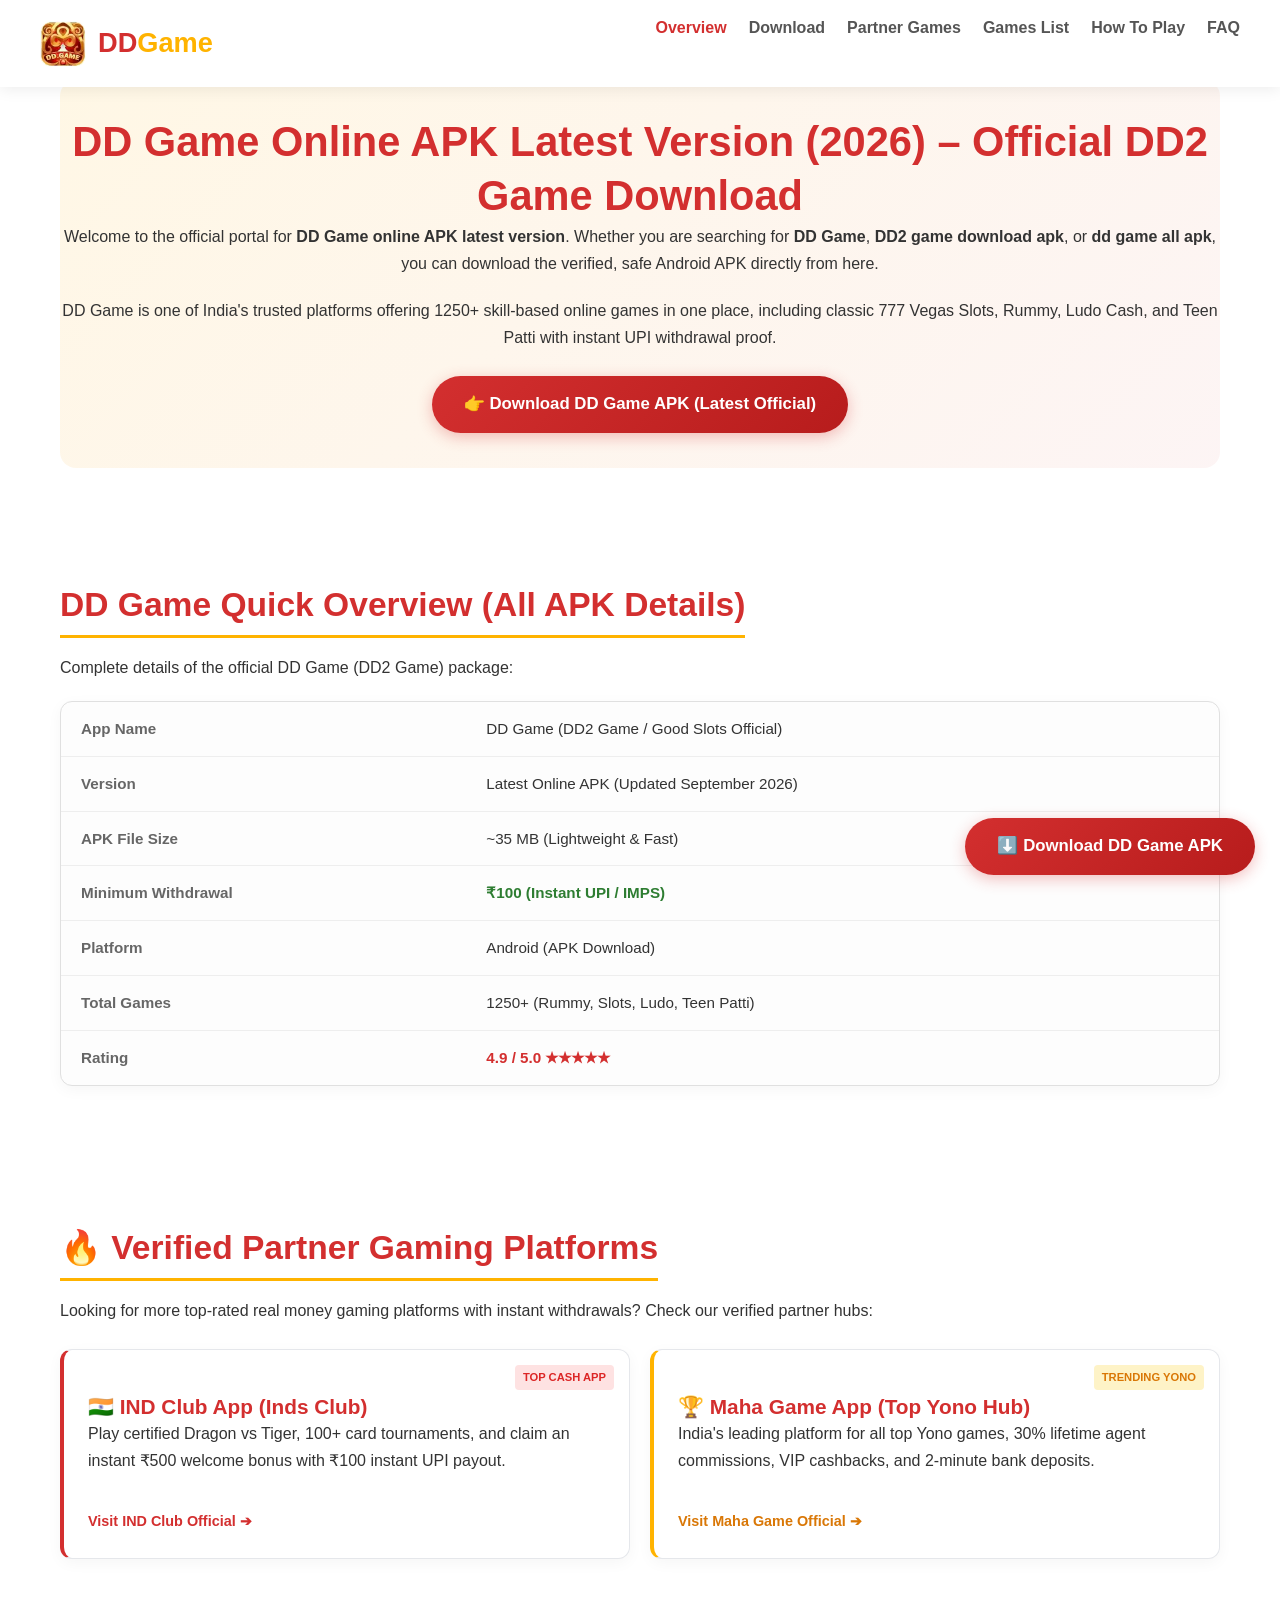
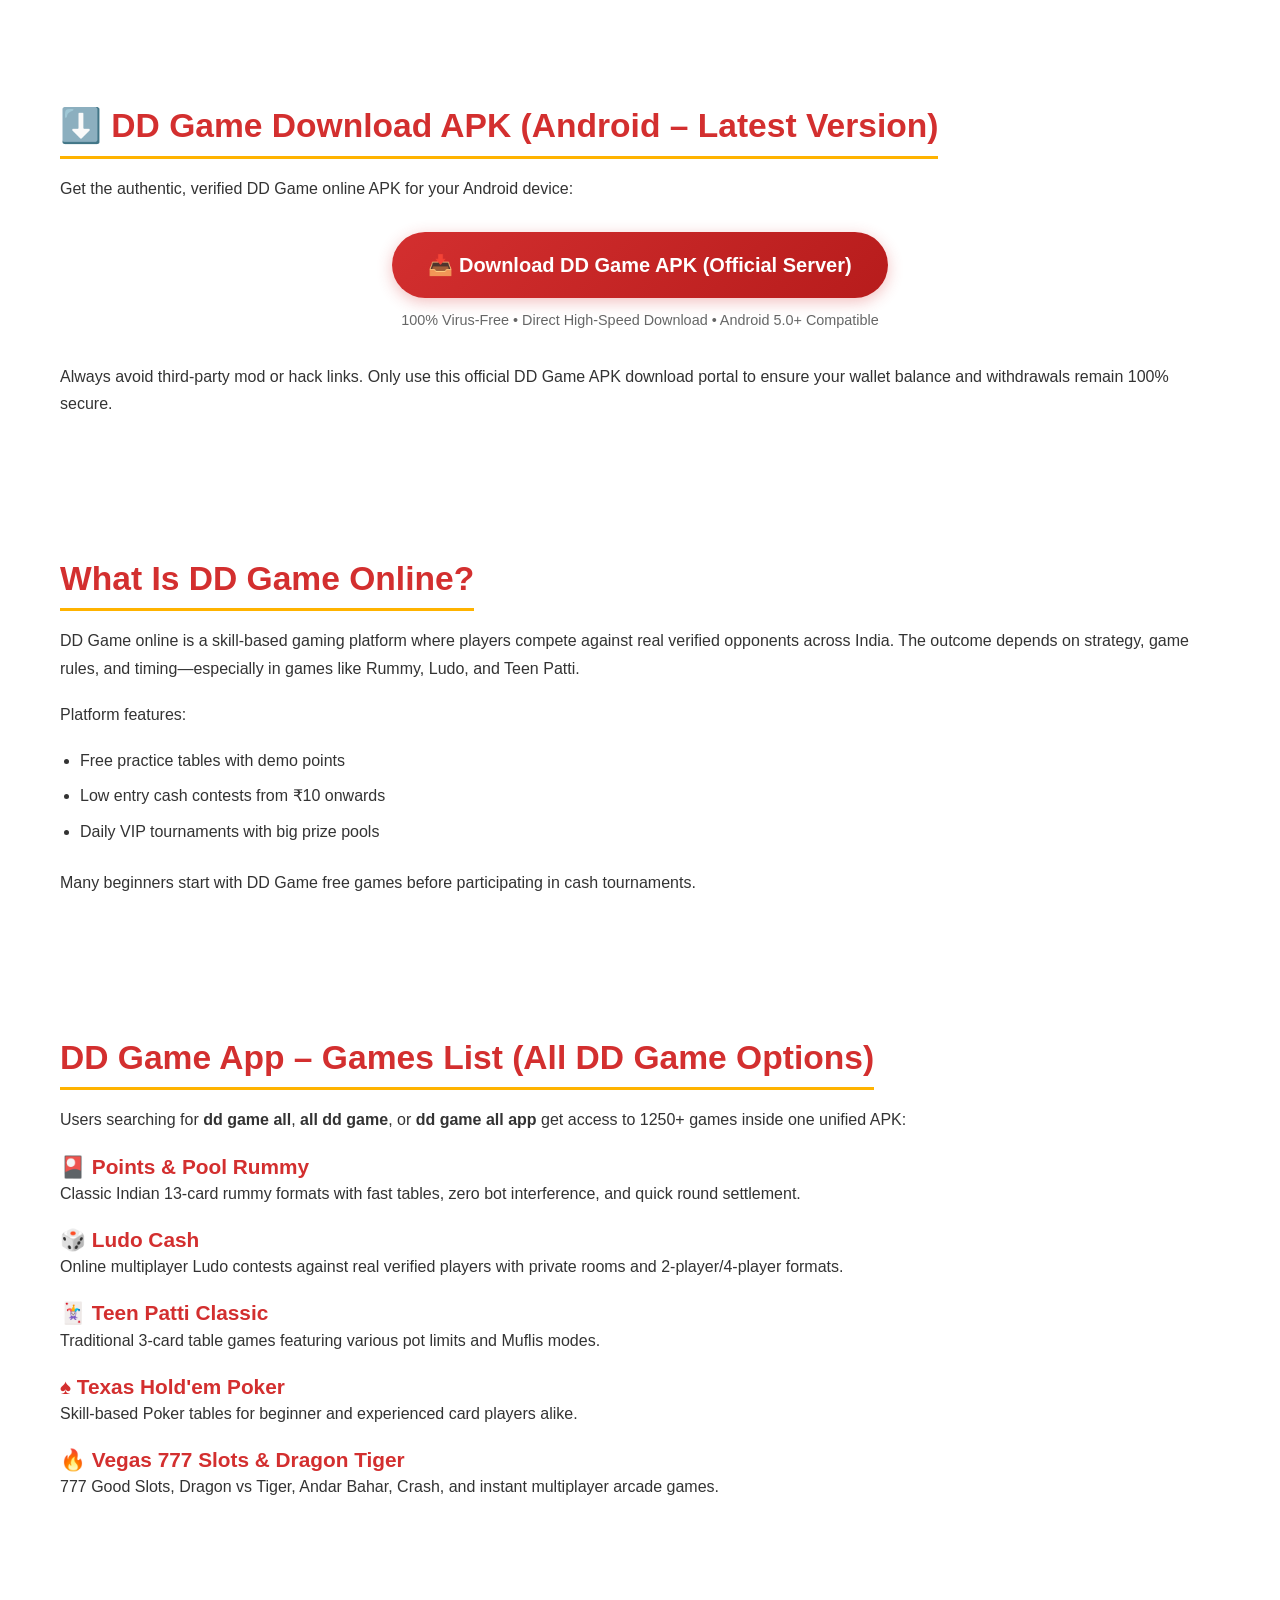
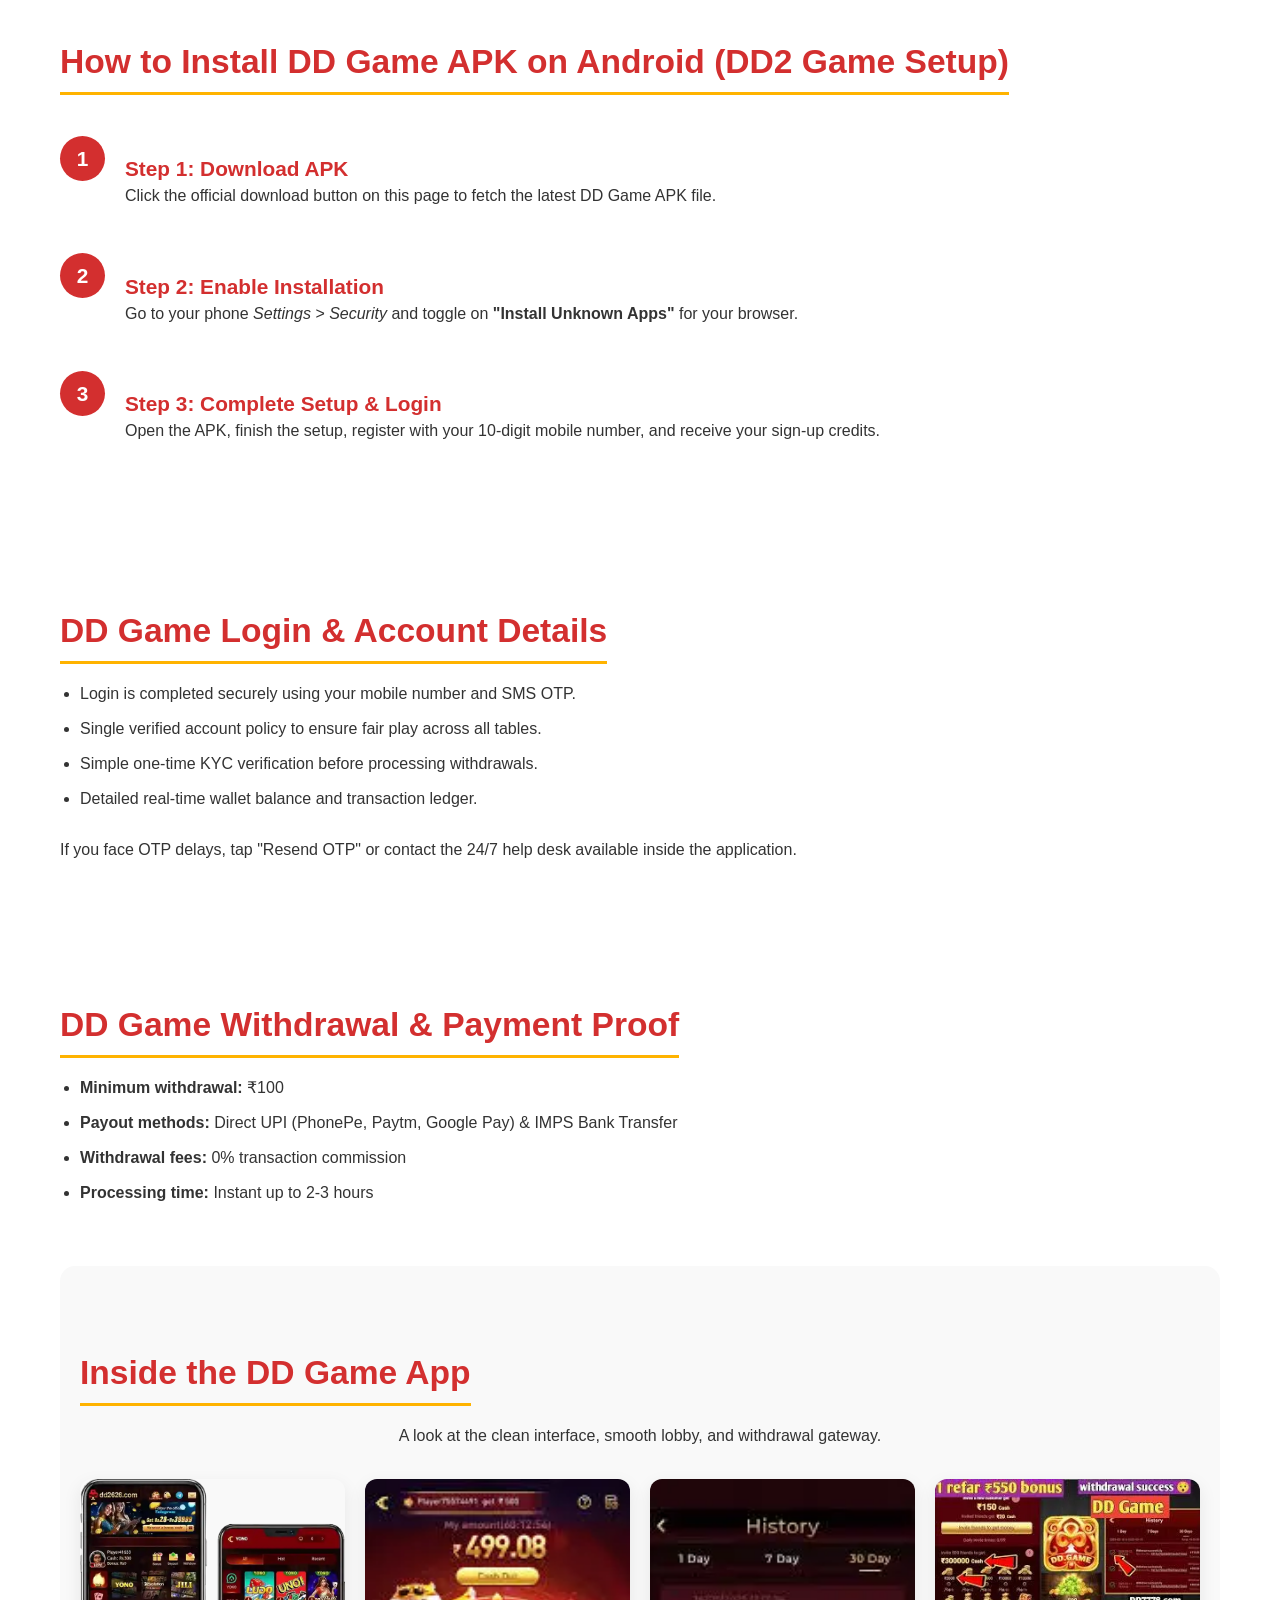
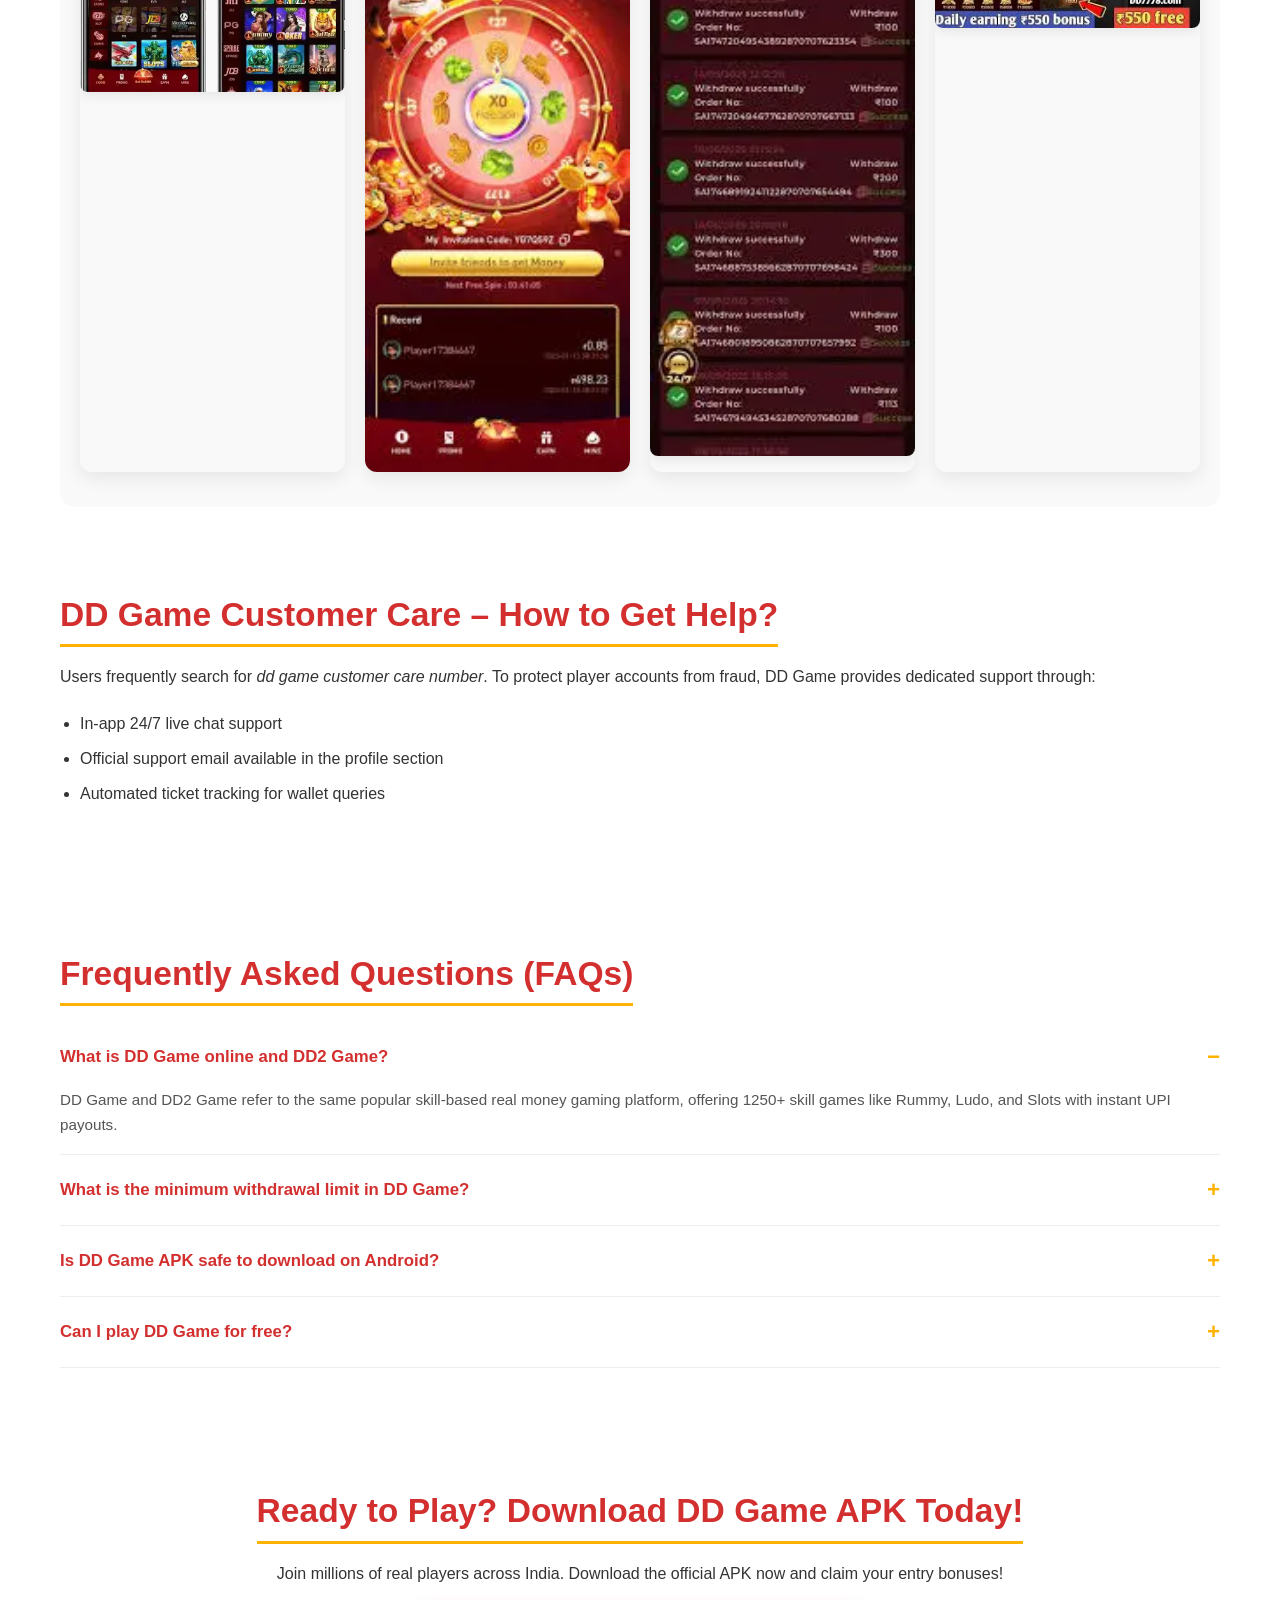
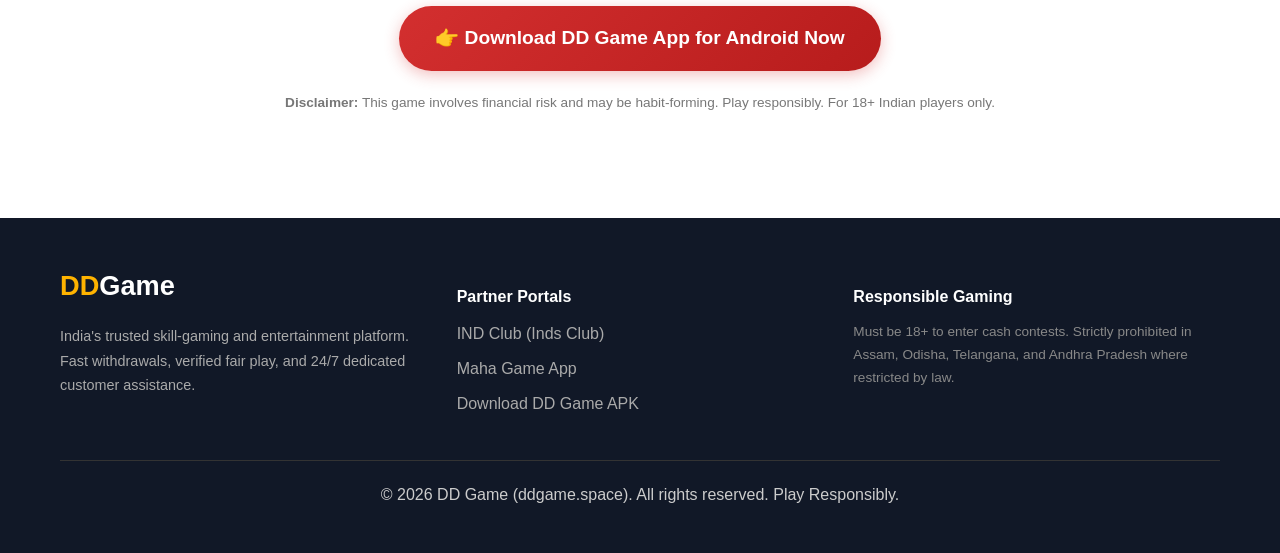
==== commit fba38d4b: "Update index.html" ====
--- a/index.html
+++ b/index.html
@@ -38,7 +38,265 @@
     <link rel="icon" type="image/webp" href="/images/favicon.webp">
     <link rel="apple-touch-icon" sizes="180x180" href="/images/favicon.webp">
     <link rel="preconnect" href="https://ddgame.space">
-    <link rel="stylesheet" href="/style.css">
+
+    <!-- ALL STYLES INLINED (100% Guaranteed Update & Cache Busting) -->
+    <style>
+        * { margin: 0; padding: 0; box-sizing: border-box; }
+        html { scroll-behavior: smooth; }
+        body {
+            font-family: -apple-system, BlinkMacSystemFont, 'Segoe UI', Roboto, Oxygen-Sans, Ubuntu, Cantarell, sans-serif;
+            line-height: 1.7;
+            color: #333;
+            background: #fff;
+            padding-top: 80px;
+        }
+        .container {
+            width: 100%;
+            max-width: 1200px;
+            margin: 0 auto;
+            padding: 0 20px;
+        }
+        img { max-width: 100%; height: auto; display: block; }
+        .responsive-img {
+            width: 100%;
+            height: auto;
+            border-radius: 8px;
+            box-shadow: 0 4px 12px rgba(0,0,0,0.08);
+        }
+
+        /* Typography */
+        h1, h2, h3, h4 { color: #d32f2f; line-height: 1.3; margin-top: 1.5em; }
+        h1 { font-size: 2.2rem; margin-top: 0; }
+        h2 { font-size: 1.8rem; border-bottom: 3px solid #ffb300; padding-bottom: 0.5rem; display: inline-block; margin-bottom: 1rem; }
+        h3 { font-size: 1.3rem; margin-top: 1.2rem; }
+
+        @media (min-width: 768px) {
+            h1 { font-size: 2.6rem; }
+            h2 { font-size: 2.1rem; }
+        }
+
+        p { margin-bottom: 1.2rem; }
+        a { color: #d32f2f; text-decoration: none; transition: color 0.2s; }
+        a:hover { color: #b71c1c; text-decoration: underline; }
+
+        /* Buttons */
+        .btn {
+            display: inline-block;
+            background: linear-gradient(135deg, #d32f2f, #b71c1c);
+            color: white !important;
+            padding: 14px 32px;
+            border-radius: 50px;
+            font-weight: 700;
+            font-size: 1.05rem;
+            text-align: center;
+            border: none;
+            cursor: pointer;
+            transition: all 0.3s ease;
+            box-shadow: 0 4px 15px rgba(211, 47, 47, 0.3);
+            text-decoration: none !important;
+        }
+        .btn:hover {
+            background: linear-gradient(135deg, #b71c1c, #d32f2f);
+            transform: translateY(-2px);
+            box-shadow: 0 6px 20px rgba(211, 47, 47, 0.4);
+        }
+
+        /* Header & Logo */
+        header {
+            background: #fff;
+            box-shadow: 0 2px 15px rgba(0,0,0,0.08);
+            position: fixed;
+            top: 0;
+            width: 100%;
+            z-index: 1000;
+        }
+        .header-content {
+            display: flex;
+            justify-content: space-between;
+            align-items: center;
+            padding: 14px 0;
+        }
+        .logo-container { display: flex; align-items: center; gap: 12px; }
+        .logo-img { height: 46px; width: auto; border-radius: 8px; }
+        .logo-text { font-size: 1.7rem; font-weight: 800; color: #d32f2f; }
+        .logo-text span { color: #ffb300; }
+
+        nav ul { display: flex; list-style: none; gap: 22px; align-items: center; }
+        nav a { font-weight: 600; color: #555; padding: 5px 0; }
+        nav a:hover, nav a.active { color: #d32f2f; text-decoration: none; }
+
+        .menu-toggle { display: none; font-size: 1.8rem; cursor: pointer; color: #d32f2f; }
+        @media (max-width: 768px) {
+            .menu-toggle { display: block; }
+            nav ul {
+                flex-direction: column;
+                position: absolute;
+                top: 100%;
+                left: 0;
+                width: 100%;
+                background: white;
+                box-shadow: 0 10px 20px rgba(0,0,0,0.1);
+                padding: 20px;
+                display: none;
+            }
+            nav ul.active { display: flex; }
+            nav li { margin: 10px 0; }
+        }
+
+        /* Hero */
+        .hero {
+            padding: 50px 20px;
+            background: linear-gradient(135deg, rgba(255, 179, 0, 0.1) 0%, rgba(211, 47, 47, 0.05) 100%);
+            text-align: center;
+            border-radius: 16px;
+            margin-bottom: 30px;
+        }
+
+        /* Specs Overview Table */
+        .specs-table-wrapper {
+            background: #fdfdfd;
+            border: 1px solid #e0e0e0;
+            border-radius: 12px;
+            overflow-x: auto;
+            margin: 20px 0;
+            box-shadow: 0 4px 15px rgba(0,0,0,0.04);
+        }
+        .specs-table {
+            width: 100%;
+            border-collapse: collapse;
+            text-align: left;
+            font-size: 0.95rem;
+        }
+        .specs-table tr { border-bottom: 1px solid #eee; }
+        .specs-table tr:last-child { border-bottom: none; }
+        .specs-table td { padding: 14px 20px; }
+        .specs-table td:first-child { color: #666; width: 35%; font-weight: 600; }
+        .highlight-green { color: #2e7d32; font-weight: 700; }
+        .highlight-gold { color: #d32f2f; font-weight: 700; }
+
+        /* Partner Portals Grid */
+        .partner-grid {
+            display: grid;
+            grid-template-columns: repeat(auto-fit, minmax(280px, 1fr));
+            gap: 20px;
+            margin: 25px 0;
+        }
+        .partner-card {
+            background: #fff;
+            border: 1px solid #e5e7eb;
+            border-radius: 12px;
+            padding: 24px;
+            position: relative;
+            box-shadow: 0 4px 15px rgba(0,0,0,0.04);
+            border-left: 4px solid #d32f2f;
+            transition: transform 0.3s;
+        }
+        .partner-card:hover { transform: translateY(-4px); }
+        .highlight-partner { border-left-color: #ffb300; }
+        .partner-tag {
+            position: absolute;
+            top: 15px;
+            right: 15px;
+            font-size: 0.7rem;
+            font-weight: 800;
+            padding: 3px 8px;
+            border-radius: 4px;
+        }
+        .red-tag { background: #fee2e2; color: #dc2626; }
+        .gold-tag { background: #fef3c7; color: #d97706; }
+        .partner-btn {
+            display: inline-block;
+            margin-top: 15px;
+            font-weight: 700;
+            font-size: 0.9rem;
+        }
+        .partner-btn-gold { color: #d97706; }
+
+        /* Sections */
+        .section { padding: 35px 0; }
+        ul, ol { margin-left: 20px; margin-bottom: 1.5rem; }
+        li { margin-bottom: 8px; }
+
+        /* Steps */
+        .steps-container { counter-reset: step-counter; margin-top: 25px; }
+        .step {
+            display: flex;
+            align-items: flex-start;
+            margin-bottom: 25px;
+            padding-left: 65px;
+            position: relative;
+        }
+        .step::before {
+            counter-increment: step-counter;
+            content: counter(step-counter);
+            position: absolute;
+            left: 0;
+            top: 0;
+            background: #d32f2f;
+            color: white;
+            width: 45px;
+            height: 45px;
+            border-radius: 50%;
+            display: flex;
+            align-items: center;
+            justify-content: center;
+            font-size: 1.3rem;
+            font-weight: bold;
+        }
+
+        /* Screenshots */
+        .screenshots-grid {
+            display: grid;
+            grid-template-columns: repeat(auto-fill, minmax(220px, 1fr));
+            gap: 20px;
+            margin-top: 25px;
+        }
+        .screenshot {
+            border-radius: 12px;
+            overflow: hidden;
+            box-shadow: 0 6px 18px rgba(0,0,0,0.08);
+        }
+
+        /* FAQ Accordion */
+        .faq-item { border-bottom: 1px solid #eee; padding: 16px 0; cursor: pointer; }
+        .faq-question {
+            font-weight: 700;
+            color: #d32f2f;
+            display: flex;
+            justify-content: space-between;
+            align-items: center;
+            font-size: 1.05rem;
+        }
+        .faq-question::after { content: '+'; font-size: 1.4rem; color: #ffb300; }
+        .faq-item.active .faq-question::after { content: '−'; }
+        .faq-answer { display: none; padding-top: 10px; color: #555; font-size: 0.95rem; }
+        .faq-item.active .faq-answer { display: block; }
+
+        /* Floating Button */
+        .floating-download { position: fixed; bottom: 25px; right: 25px; z-index: 100; }
+        @media (max-width: 768px) {
+            .floating-download { bottom: 15px; right: 15px; left: 15px; }
+            .floating-download .btn { width: 100%; display: block; }
+        }
+
+        /* Footer (Cleaned: No Social Icons) */
+        footer {
+            background: #111827;
+            color: #ccc;
+            padding: 45px 0 25px;
+            margin-top: 50px;
+        }
+        .footer-content {
+            display: grid;
+            grid-template-columns: repeat(auto-fit, minmax(240px, 1fr));
+            gap: 30px;
+            text-align: left;
+        }
+        .footer-links a { display: block; margin-bottom: 8px; color: #aaa; text-decoration: none; }
+        .footer-links a:hover { color: #ffb300; }
+        .text-center { text-align: center; }
+        .mb-30 { margin-bottom: 30px; }
+    </style>
 </head>
 
 <body>
@@ -104,7 +362,7 @@
                     </tr>
                     <tr>
                         <td><strong>Version</strong></td>
-                        <td>Latest Online APK (Updated 2026)</td>
+                        <td>Latest Online APK (Updated September 2026)</td>
                     </tr>
                     <tr>
                         <td><strong>APK File Size</strong></td>
@@ -343,9 +601,10 @@
 
 </main>
 
+    <!-- Cleaned Footer: No Social Media Links -->
     <footer>
         <div class="container">
-            <div class="footer-content" style="display: grid; grid-template-columns: repeat(auto-fit, minmax(220px, 1fr)); gap: 30px; text-align: left;">
+            <div class="footer-content">
                 <div>
                     <div class="logo-text" style="color: #ffb300; margin-bottom: 15px;">DD<span style="color: white;">Game</span></div>
                     <p style="color: #aaa; font-size: 0.9rem;">India's trusted skill-gaming and entertainment platform. Fast withdrawals, verified fair play, and 24/7 dedicated customer assistance.</p>
@@ -353,8 +612,8 @@
 
                 <div class="footer-links">
                     <h4 style="color: white; margin-bottom: 12px;">Partner Portals</h4>
-                    <a href="https://indclub.live/" target="_blank" rel="noopener noreferrer">IND Club (Inds Club)</a><br>
-                    <a href="https://mahagameapp.com/" target="_blank" rel="noopener noreferrer">Maha Game App</a><br>
+                    <a href="https://indclub.live/" target="_blank" rel="noopener noreferrer">IND Club (Inds Club)</a>
+                    <a href="https://mahagameapp.com/" target="_blank" rel="noopener noreferrer">Maha Game App</a>
                     <a href="https://app.adjust.com/1ivn71t0?label=DEPAMF&redirect=https%3A%2F%2Fdown.dd7778.com%2F" target="_blank" rel="noopener noreferrer">Download DD Game APK</a>
                 </div>
 
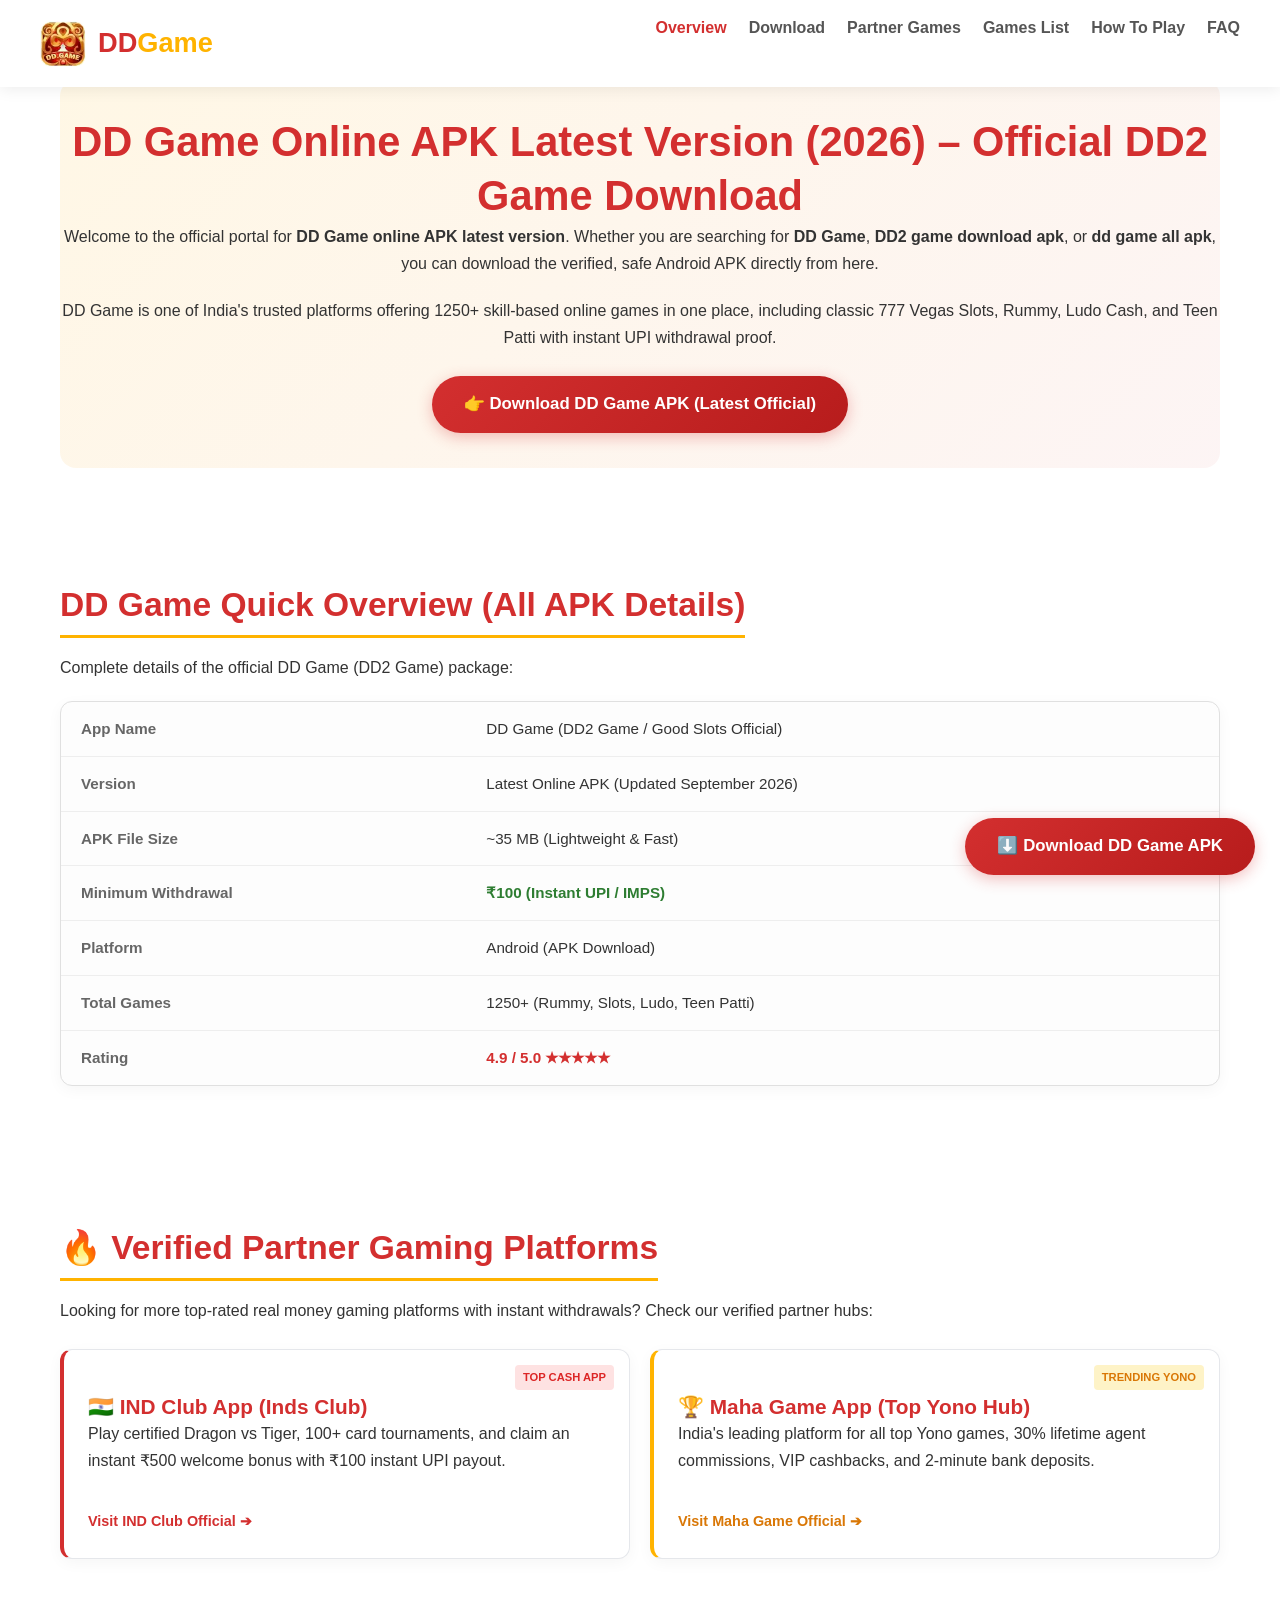
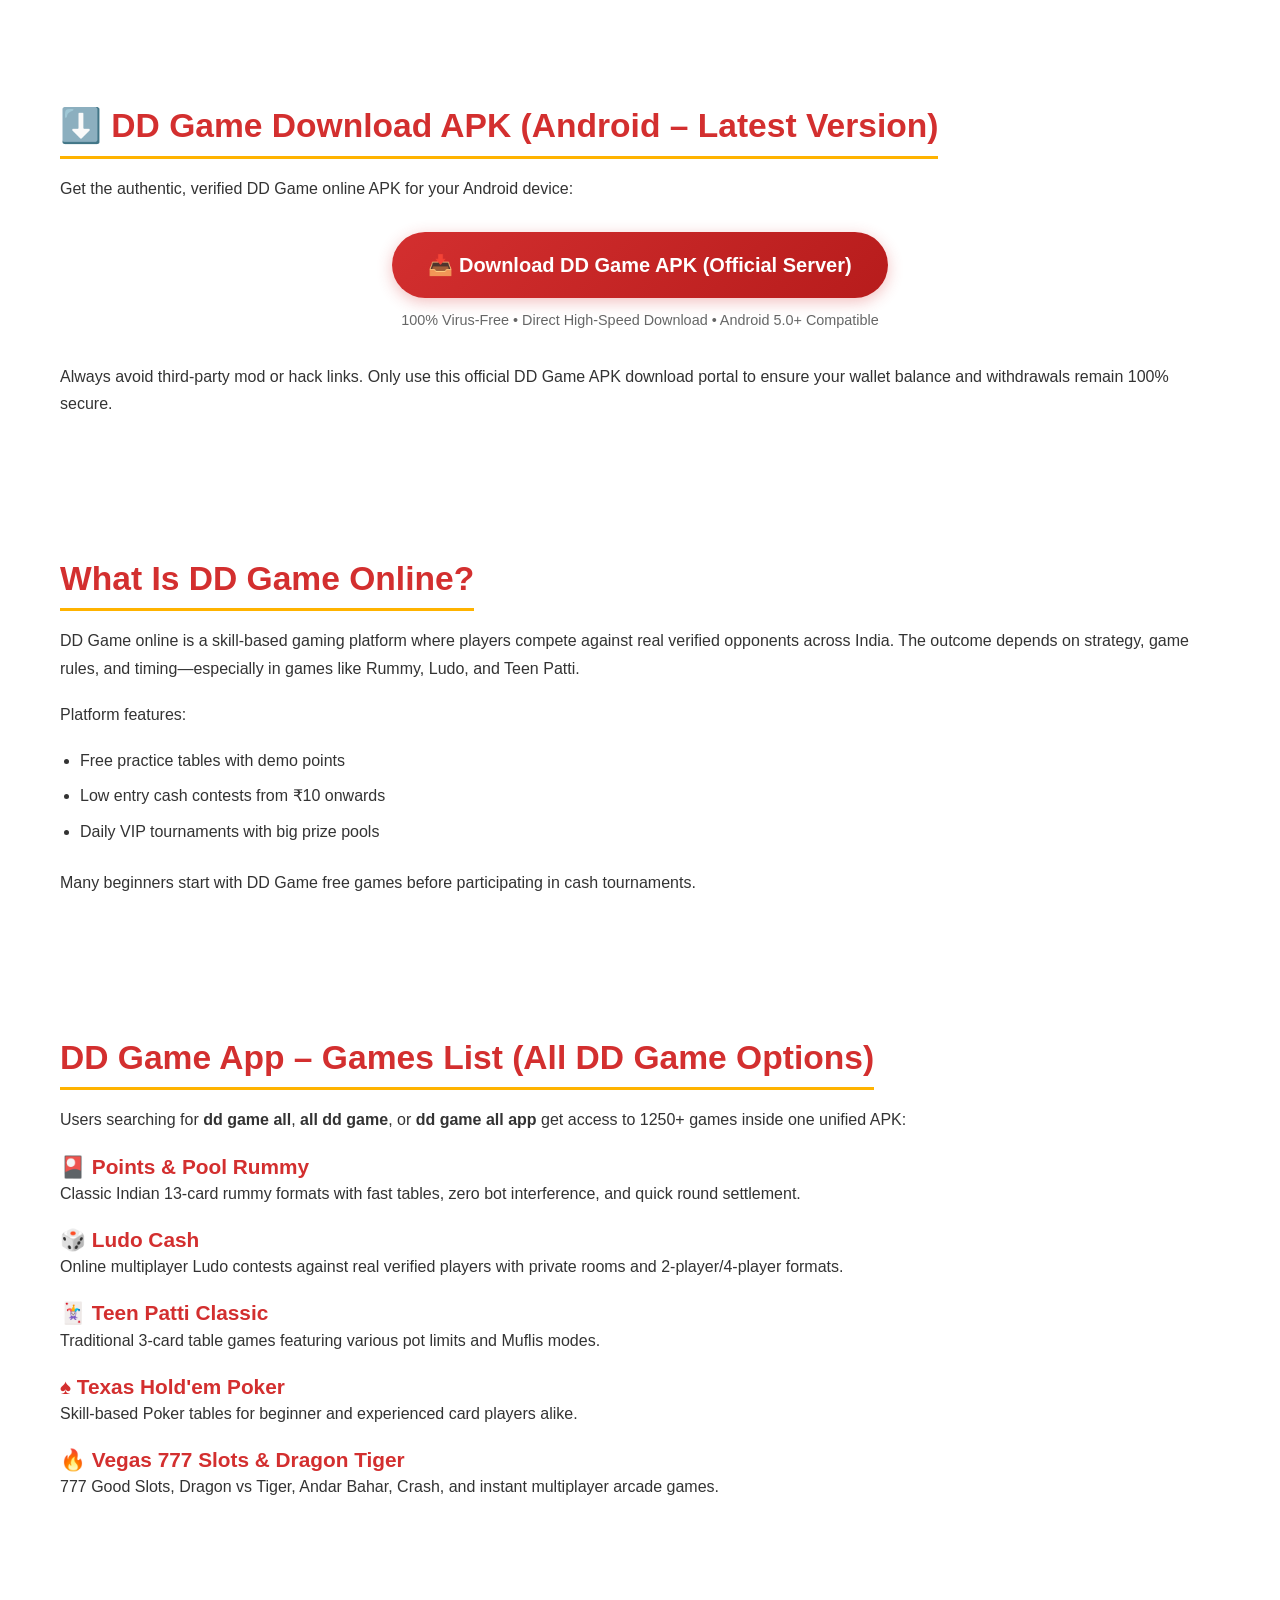
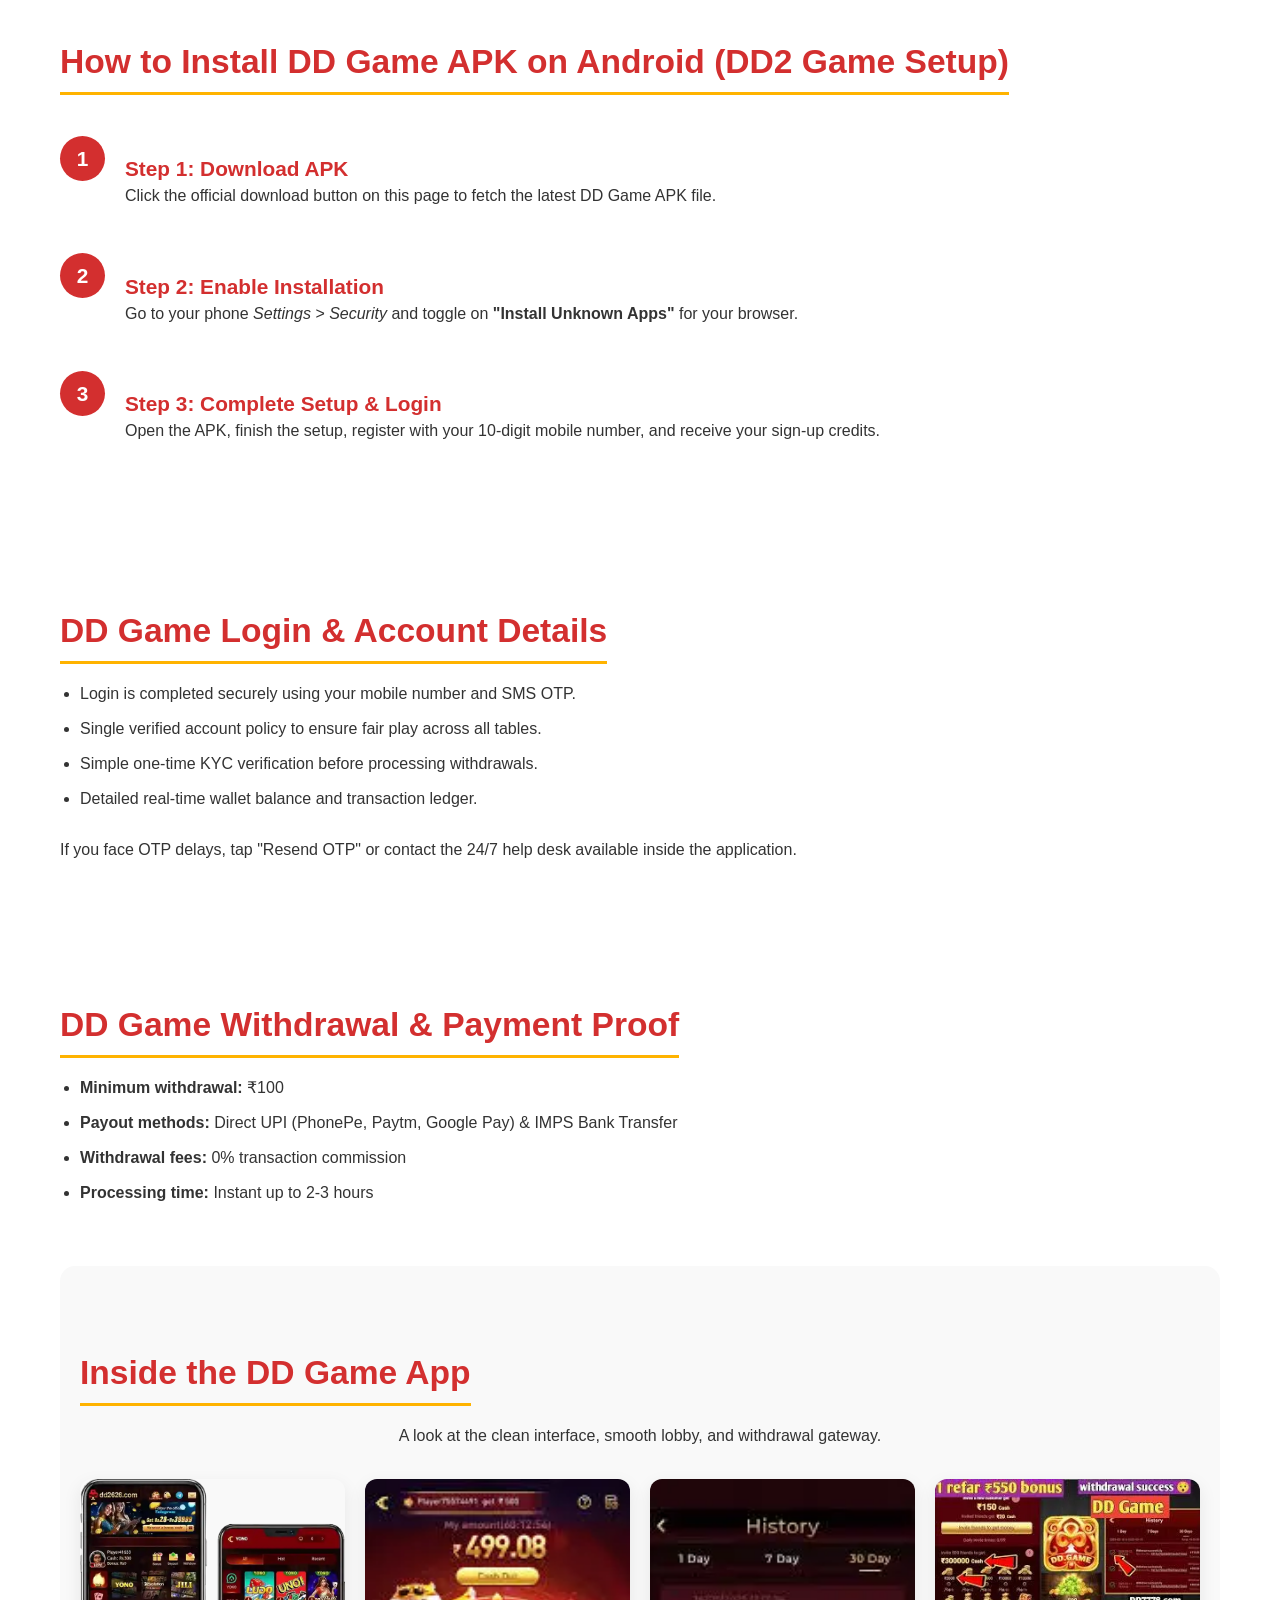
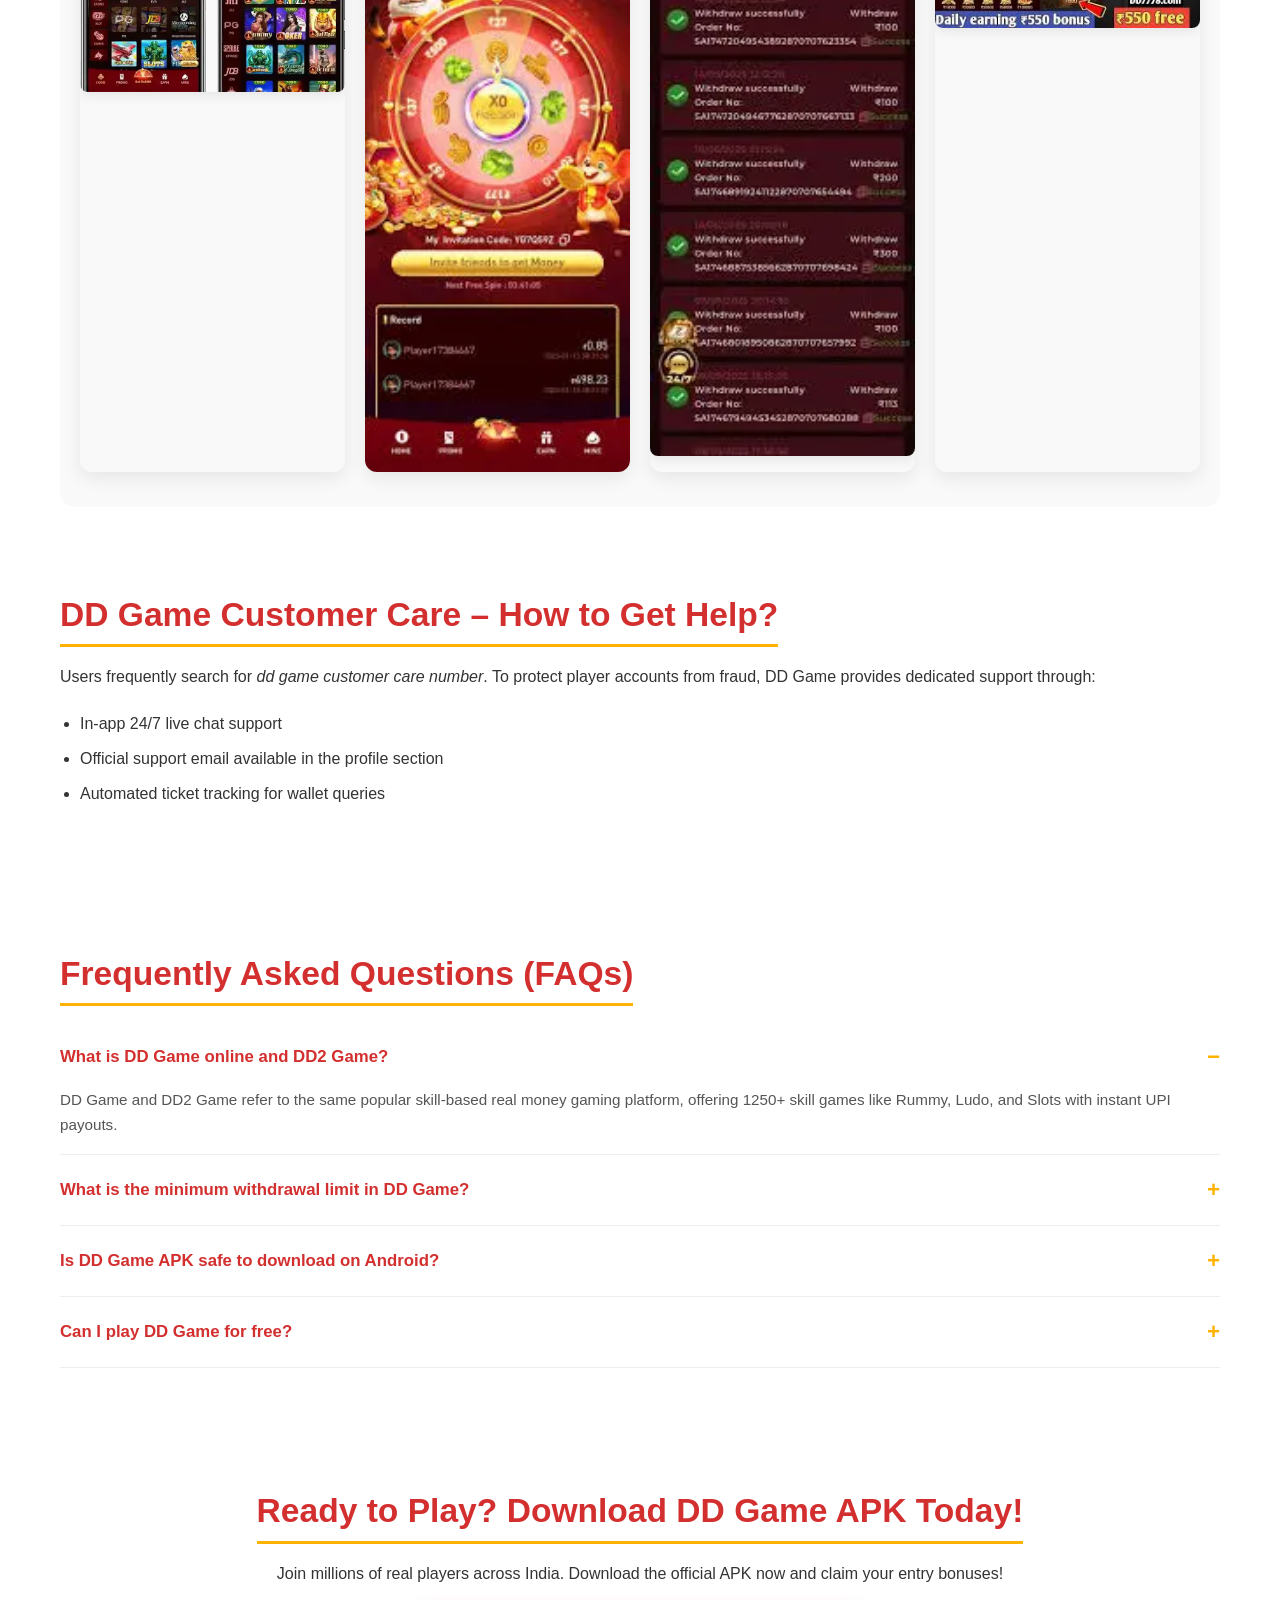
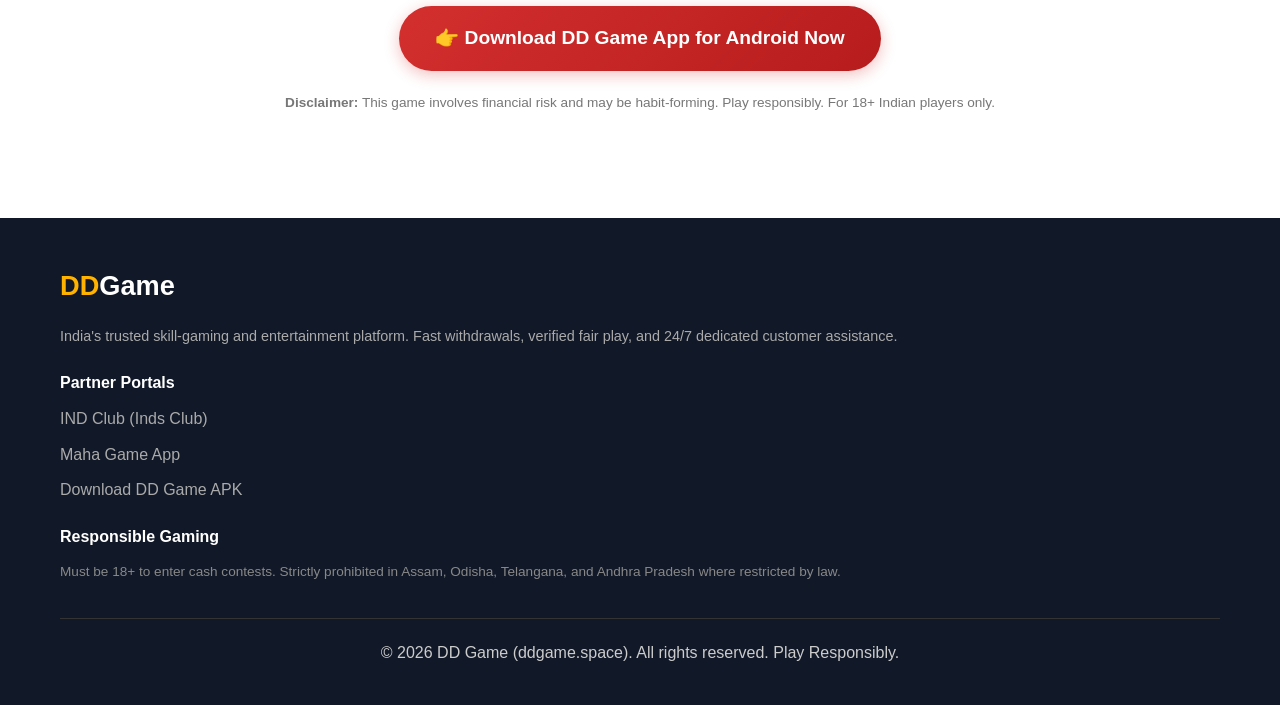
==== commit cd45556c: "Update index.html" ====
--- a/index.html
+++ b/index.html
@@ -38,265 +38,7 @@
     <link rel="icon" type="image/webp" href="/images/favicon.webp">
     <link rel="apple-touch-icon" sizes="180x180" href="/images/favicon.webp">
     <link rel="preconnect" href="https://ddgame.space">
-
-    <!-- ALL STYLES INLINED (100% Guaranteed Update & Cache Busting) -->
-    <style>
-        * { margin: 0; padding: 0; box-sizing: border-box; }
-        html { scroll-behavior: smooth; }
-        body {
-            font-family: -apple-system, BlinkMacSystemFont, 'Segoe UI', Roboto, Oxygen-Sans, Ubuntu, Cantarell, sans-serif;
-            line-height: 1.7;
-            color: #333;
-            background: #fff;
-            padding-top: 80px;
-        }
-        .container {
-            width: 100%;
-            max-width: 1200px;
-            margin: 0 auto;
-            padding: 0 20px;
-        }
-        img { max-width: 100%; height: auto; display: block; }
-        .responsive-img {
-            width: 100%;
-            height: auto;
-            border-radius: 8px;
-            box-shadow: 0 4px 12px rgba(0,0,0,0.08);
-        }
-
-        /* Typography */
-        h1, h2, h3, h4 { color: #d32f2f; line-height: 1.3; margin-top: 1.5em; }
-        h1 { font-size: 2.2rem; margin-top: 0; }
-        h2 { font-size: 1.8rem; border-bottom: 3px solid #ffb300; padding-bottom: 0.5rem; display: inline-block; margin-bottom: 1rem; }
-        h3 { font-size: 1.3rem; margin-top: 1.2rem; }
-
-        @media (min-width: 768px) {
-            h1 { font-size: 2.6rem; }
-            h2 { font-size: 2.1rem; }
-        }
-
-        p { margin-bottom: 1.2rem; }
-        a { color: #d32f2f; text-decoration: none; transition: color 0.2s; }
-        a:hover { color: #b71c1c; text-decoration: underline; }
-
-        /* Buttons */
-        .btn {
-            display: inline-block;
-            background: linear-gradient(135deg, #d32f2f, #b71c1c);
-            color: white !important;
-            padding: 14px 32px;
-            border-radius: 50px;
-            font-weight: 700;
-            font-size: 1.05rem;
-            text-align: center;
-            border: none;
-            cursor: pointer;
-            transition: all 0.3s ease;
-            box-shadow: 0 4px 15px rgba(211, 47, 47, 0.3);
-            text-decoration: none !important;
-        }
-        .btn:hover {
-            background: linear-gradient(135deg, #b71c1c, #d32f2f);
-            transform: translateY(-2px);
-            box-shadow: 0 6px 20px rgba(211, 47, 47, 0.4);
-        }
-
-        /* Header & Logo */
-        header {
-            background: #fff;
-            box-shadow: 0 2px 15px rgba(0,0,0,0.08);
-            position: fixed;
-            top: 0;
-            width: 100%;
-            z-index: 1000;
-        }
-        .header-content {
-            display: flex;
-            justify-content: space-between;
-            align-items: center;
-            padding: 14px 0;
-        }
-        .logo-container { display: flex; align-items: center; gap: 12px; }
-        .logo-img { height: 46px; width: auto; border-radius: 8px; }
-        .logo-text { font-size: 1.7rem; font-weight: 800; color: #d32f2f; }
-        .logo-text span { color: #ffb300; }
-
-        nav ul { display: flex; list-style: none; gap: 22px; align-items: center; }
-        nav a { font-weight: 600; color: #555; padding: 5px 0; }
-        nav a:hover, nav a.active { color: #d32f2f; text-decoration: none; }
-
-        .menu-toggle { display: none; font-size: 1.8rem; cursor: pointer; color: #d32f2f; }
-        @media (max-width: 768px) {
-            .menu-toggle { display: block; }
-            nav ul {
-                flex-direction: column;
-                position: absolute;
-                top: 100%;
-                left: 0;
-                width: 100%;
-                background: white;
-                box-shadow: 0 10px 20px rgba(0,0,0,0.1);
-                padding: 20px;
-                display: none;
-            }
-            nav ul.active { display: flex; }
-            nav li { margin: 10px 0; }
-        }
-
-        /* Hero */
-        .hero {
-            padding: 50px 20px;
-            background: linear-gradient(135deg, rgba(255, 179, 0, 0.1) 0%, rgba(211, 47, 47, 0.05) 100%);
-            text-align: center;
-            border-radius: 16px;
-            margin-bottom: 30px;
-        }
-
-        /* Specs Overview Table */
-        .specs-table-wrapper {
-            background: #fdfdfd;
-            border: 1px solid #e0e0e0;
-            border-radius: 12px;
-            overflow-x: auto;
-            margin: 20px 0;
-            box-shadow: 0 4px 15px rgba(0,0,0,0.04);
-        }
-        .specs-table {
-            width: 100%;
-            border-collapse: collapse;
-            text-align: left;
-            font-size: 0.95rem;
-        }
-        .specs-table tr { border-bottom: 1px solid #eee; }
-        .specs-table tr:last-child { border-bottom: none; }
-        .specs-table td { padding: 14px 20px; }
-        .specs-table td:first-child { color: #666; width: 35%; font-weight: 600; }
-        .highlight-green { color: #2e7d32; font-weight: 700; }
-        .highlight-gold { color: #d32f2f; font-weight: 700; }
-
-        /* Partner Portals Grid */
-        .partner-grid {
-            display: grid;
-            grid-template-columns: repeat(auto-fit, minmax(280px, 1fr));
-            gap: 20px;
-            margin: 25px 0;
-        }
-        .partner-card {
-            background: #fff;
-            border: 1px solid #e5e7eb;
-            border-radius: 12px;
-            padding: 24px;
-            position: relative;
-            box-shadow: 0 4px 15px rgba(0,0,0,0.04);
-            border-left: 4px solid #d32f2f;
-            transition: transform 0.3s;
-        }
-        .partner-card:hover { transform: translateY(-4px); }
-        .highlight-partner { border-left-color: #ffb300; }
-        .partner-tag {
-            position: absolute;
-            top: 15px;
-            right: 15px;
-            font-size: 0.7rem;
-            font-weight: 800;
-            padding: 3px 8px;
-            border-radius: 4px;
-        }
-        .red-tag { background: #fee2e2; color: #dc2626; }
-        .gold-tag { background: #fef3c7; color: #d97706; }
-        .partner-btn {
-            display: inline-block;
-            margin-top: 15px;
-            font-weight: 700;
-            font-size: 0.9rem;
-        }
-        .partner-btn-gold { color: #d97706; }
-
-        /* Sections */
-        .section { padding: 35px 0; }
-        ul, ol { margin-left: 20px; margin-bottom: 1.5rem; }
-        li { margin-bottom: 8px; }
-
-        /* Steps */
-        .steps-container { counter-reset: step-counter; margin-top: 25px; }
-        .step {
-            display: flex;
-            align-items: flex-start;
-            margin-bottom: 25px;
-            padding-left: 65px;
-            position: relative;
-        }
-        .step::before {
-            counter-increment: step-counter;
-            content: counter(step-counter);
-            position: absolute;
-            left: 0;
-            top: 0;
-            background: #d32f2f;
-            color: white;
-            width: 45px;
-            height: 45px;
-            border-radius: 50%;
-            display: flex;
-            align-items: center;
-            justify-content: center;
-            font-size: 1.3rem;
-            font-weight: bold;
-        }
-
-        /* Screenshots */
-        .screenshots-grid {
-            display: grid;
-            grid-template-columns: repeat(auto-fill, minmax(220px, 1fr));
-            gap: 20px;
-            margin-top: 25px;
-        }
-        .screenshot {
-            border-radius: 12px;
-            overflow: hidden;
-            box-shadow: 0 6px 18px rgba(0,0,0,0.08);
-        }
-
-        /* FAQ Accordion */
-        .faq-item { border-bottom: 1px solid #eee; padding: 16px 0; cursor: pointer; }
-        .faq-question {
-            font-weight: 700;
-            color: #d32f2f;
-            display: flex;
-            justify-content: space-between;
-            align-items: center;
-            font-size: 1.05rem;
-        }
-        .faq-question::after { content: '+'; font-size: 1.4rem; color: #ffb300; }
-        .faq-item.active .faq-question::after { content: '−'; }
-        .faq-answer { display: none; padding-top: 10px; color: #555; font-size: 0.95rem; }
-        .faq-item.active .faq-answer { display: block; }
-
-        /* Floating Button */
-        .floating-download { position: fixed; bottom: 25px; right: 25px; z-index: 100; }
-        @media (max-width: 768px) {
-            .floating-download { bottom: 15px; right: 15px; left: 15px; }
-            .floating-download .btn { width: 100%; display: block; }
-        }
-
-        /* Footer (Cleaned: No Social Icons) */
-        footer {
-            background: #111827;
-            color: #ccc;
-            padding: 45px 0 25px;
-            margin-top: 50px;
-        }
-        .footer-content {
-            display: grid;
-            grid-template-columns: repeat(auto-fit, minmax(240px, 1fr));
-            gap: 30px;
-            text-align: left;
-        }
-        .footer-links a { display: block; margin-bottom: 8px; color: #aaa; text-decoration: none; }
-        .footer-links a:hover { color: #ffb300; }
-        .text-center { text-align: center; }
-        .mb-30 { margin-bottom: 30px; }
-    </style>
+    <link rel="stylesheet" href="/style.css">
 </head>
 
 <body>
@@ -314,7 +56,7 @@
             <nav>
                 <ul id="navMenu">
                     <li><a href="#overview" class="active">Overview</a></li>
-                    <li><a href="https://app.adjust.com/1ivn71t0?label=DEPAMF&redirect=https%3A%2F%2Fdown.dd7778.com%2F" target="_blank" rel="noopener noreferrer">Download</a></li>
+                    <li><a href="https://down.dd7778.com/" target="_blank" rel="noopener noreferrer">Download</a></li>
                     <li><a href="#partners">Partner Games</a></li>
                     <li><a href="#games">Games List</a></li>
                     <li><a href="#how-to">How To Play</a></li>
@@ -326,7 +68,7 @@
 
     <!-- Floating Download Button -->
     <div class="floating-download">
-        <a href="https://app.adjust.com/1ivn71t0?label=DEPAMF&redirect=https%3A%2F%2Fdown.dd7778.com%2F" target="_blank" rel="noopener noreferrer" class="btn">⬇️ Download DD Game APK</a>
+        <a href="https://down.dd7778.com/" target="_blank" rel="noopener noreferrer" class="btn">⬇️ Download DD Game APK</a>
     </div>
 
     <main class="container">
@@ -344,7 +86,7 @@
         </p>
 
         <div style="margin-top: 25px;">
-            <a href="https://app.adjust.com/1ivn71t0?label=DEPAMF&redirect=https%3A%2F%2Fdown.dd7778.com%2F" target="_blank" rel="noopener noreferrer" class="btn">👉 Download DD Game APK (Latest Official)</a>
+            <a href="https://down.dd7778.com/" target="_blank" rel="noopener noreferrer" class="btn">👉 Download DD Game APK (Latest Official)</a>
         </div>
     </section>
 
@@ -411,13 +153,13 @@
         </div>
     </section>
 
-    <!-- DOWNLOAD SECTION (Fixed Links) -->
+    <!-- DOWNLOAD SECTION -->
     <section class="section">
         <h2>⬇️ DD Game Download APK (Android – Latest Version)</h2>
         <p>Get the authentic, verified DD Game online APK for your Android device:</p>
 
         <div style="text-align: center; margin: 30px 0;">
-            <a href="https://app.adjust.com/1ivn71t0?label=DEPAMF&redirect=https%3A%2F%2Fdown.dd7778.com%2F" target="_blank" rel="noopener noreferrer" class="btn" style="font-size: 1.25rem; padding: 16px 36px;">
+            <a href="https://down.dd7778.com/" target="_blank" rel="noopener noreferrer" class="btn" style="font-size: 1.25rem; padding: 16px 36px;">
                 📥 Download DD Game APK (Official Server)
             </a>
             <p style="margin-top: 10px; font-size: 0.9rem; color: #666;">
@@ -590,7 +332,7 @@
             Join millions of real players across India. Download the official APK now and claim your entry bonuses!
         </p>
 
-        <a href="https://app.adjust.com/1ivn71t0?label=DEPAMF&redirect=https%3A%2F%2Fdown.dd7778.com%2F" target="_blank" rel="noopener noreferrer" class="btn" style="font-size: 1.2rem; padding: 16px 36px;">
+        <a href="https://down.dd7778.com/" target="_blank" rel="noopener noreferrer" class="btn" style="font-size: 1.2rem; padding: 16px 36px;">
             👉 Download DD Game App for Android Now
         </a>
 
@@ -614,7 +356,7 @@
                     <h4 style="color: white; margin-bottom: 12px;">Partner Portals</h4>
                     <a href="https://indclub.live/" target="_blank" rel="noopener noreferrer">IND Club (Inds Club)</a>
                     <a href="https://mahagameapp.com/" target="_blank" rel="noopener noreferrer">Maha Game App</a>
-                    <a href="https://app.adjust.com/1ivn71t0?label=DEPAMF&redirect=https%3A%2F%2Fdown.dd7778.com%2F" target="_blank" rel="noopener noreferrer">Download DD Game APK</a>
+                    <a href="https://down.dd7778.com/" target="_blank" rel="noopener noreferrer">Download DD Game APK</a>
                 </div>
 
                 <div class="footer-links">
@@ -676,7 +418,7 @@
         "operatingSystem": "Android",
         "description": "Download DD Game online APK latest version 2026. Play 1250+ skill games with instant UPI withdrawal from ₹100.",
         "url": "https://ddgame.space/",
-        "downloadUrl": "https://app.adjust.com/1ivn71t0?label=DEPAMF&redirect=https%3A%2F%2Fdown.dd7778.com%2F",
+        "downloadUrl": "https://down.dd7778.com/",
         "author": {
             "@type": "Organization",
             "name": "DD Game"
--- a/style.css
+++ b/style.css
@@ -0,0 +1,315 @@
+/* Base & Mobile-First Styles */
+* { margin: 0; padding: 0; box-sizing: border-box; }
+html { scroll-behavior: smooth; }
+body {
+    font-family: -apple-system, BlinkMacSystemFont, 'Segoe UI', Roboto, Oxygen-Sans, Ubuntu, Cantarell, sans-serif;
+    line-height: 1.7;
+    color: #333;
+    background: #fff;
+    padding-top: 80px;
+}
+.container {
+    width: 100%;
+    max-width: 1200px;
+    margin: 0 auto;
+    padding: 0 20px;
+}
+img {
+    max-width: 100%;
+    height: auto;
+    display: block;
+}
+.responsive-img {
+    width: 100%;
+    height: auto;
+    border-radius: 8px;
+    box-shadow: 0 4px 12px rgba(0,0,0,0.08);
+}
+
+/* Typography */
+h1, h2, h3, h4 { 
+    color: #d32f2f; 
+    line-height: 1.3;
+    margin-top: 1.5em;
+}
+h1 { font-size: 2.2rem; margin-top: 0; }
+h2 { font-size: 1.8rem; border-bottom: 3px solid #ffb300; padding-bottom: 0.5rem; display: inline-block; margin-bottom: 1rem; }
+h3 { font-size: 1.3rem; margin-top: 1.2rem; }
+
+@media (min-width: 768px) {
+    h1 { font-size: 2.6rem; }
+    h2 { font-size: 2.1rem; }
+}
+
+p { margin-bottom: 1.2rem; }
+a { color: #d32f2f; text-decoration: none; transition: color 0.2s; }
+a:hover { color: #b71c1c; text-decoration: underline; }
+
+/* Buttons */
+.btn {
+    display: inline-block;
+    background: linear-gradient(135deg, #d32f2f, #b71c1c);
+    color: white !important;
+    padding: 14px 32px;
+    border-radius: 50px;
+    font-weight: 700;
+    font-size: 1.05rem;
+    text-align: center;
+    border: none;
+    cursor: pointer;
+    transition: all 0.3s ease;
+    box-shadow: 0 4px 15px rgba(211, 47, 47, 0.3);
+    text-decoration: none !important;
+}
+.btn:hover {
+    background: linear-gradient(135deg, #b71c1c, #d32f2f);
+    transform: translateY(-2px);
+    box-shadow: 0 6px 20px rgba(211, 47, 47, 0.4);
+}
+
+/* Header & Logo */
+header {
+    background: #fff;
+    box-shadow: 0 2px 15px rgba(0,0,0,0.08);
+    position: fixed;
+    top: 0;
+    width: 100%;
+    z-index: 1000;
+}
+.header-content {
+    display: flex;
+    justify-content: space-between;
+    align-items: center;
+    padding: 14px 0;
+}
+.logo-container {
+    display: flex;
+    align-items: center;
+    gap: 12px;
+}
+.logo-img {
+    height: 46px;
+    width: auto;
+    border-radius: 8px;
+}
+.logo-text {
+    font-size: 1.7rem;
+    font-weight: 800;
+    color: #d32f2f;
+}
+.logo-text span { color: #ffb300; }
+
+/* Navigation */
+nav ul {
+    display: flex;
+    list-style: none;
+    gap: 22px;
+    align-items: center;
+}
+nav a {
+    font-weight: 600;
+    color: #555;
+    padding: 5px 0;
+}
+nav a:hover, nav a.active { color: #d32f2f; text-decoration: none; }
+
+.menu-toggle { display: none; font-size: 1.8rem; cursor: pointer; color: #d32f2f; }
+@media (max-width: 768px) {
+    .menu-toggle { display: block; }
+    nav ul {
+        flex-direction: column;
+        position: absolute;
+        top: 100%;
+        left: 0;
+        width: 100%;
+        background: white;
+        box-shadow: 0 10px 20px rgba(0,0,0,0.1);
+        padding: 20px;
+        display: none;
+    }
+    nav ul.active { display: flex; }
+    nav li { margin: 10px 0; }
+}
+
+/* Hero Section */
+.hero {
+    padding: 50px 20px;
+    background: linear-gradient(135deg, rgba(255, 179, 0, 0.1) 0%, rgba(211, 47, 47, 0.05) 100%);
+    text-align: center;
+    border-radius: 16px;
+    margin-bottom: 30px;
+}
+
+/* Specs Overview Table */
+.specs-table-wrapper {
+    background: #fdfdfd;
+    border: 1px solid #e0e0e0;
+    border-radius: 12px;
+    overflow-x: auto;
+    margin: 20px 0;
+    box-shadow: 0 4px 15px rgba(0,0,0,0.04);
+}
+.specs-table {
+    width: 100%;
+    border-collapse: collapse;
+    text-align: left;
+    font-size: 0.95rem;
+}
+.specs-table tr {
+    border-bottom: 1px solid #eee;
+}
+.specs-table tr:last-child {
+    border-bottom: none;
+}
+.specs-table td {
+    padding: 14px 20px;
+}
+.specs-table td:first-child {
+    color: #666;
+    width: 35%;
+    font-weight: 600;
+}
+.highlight-green { color: #2e7d32; font-weight: 700; }
+.highlight-gold { color: #d32f2f; font-weight: 700; }
+
+/* Partner Portals Grid */
+.partner-grid {
+    display: grid;
+    grid-template-columns: repeat(auto-fit, minmax(280px, 1fr));
+    gap: 20px;
+    margin: 25px 0;
+}
+.partner-card {
+    background: #fff;
+    border: 1px solid #e5e7eb;
+    border-radius: 12px;
+    padding: 24px;
+    position: relative;
+    box-shadow: 0 4px 15px rgba(0,0,0,0.04);
+    border-left: 4px solid #d32f2f;
+    transition: transform 0.3s;
+}
+.partner-card:hover { transform: translateY(-4px); }
+.highlight-partner { border-left-color: #ffb300; }
+.partner-tag {
+    position: absolute;
+    top: 15px;
+    right: 15px;
+    font-size: 0.7rem;
+    font-weight: 800;
+    padding: 3px 8px;
+    border-radius: 4px;
+}
+.red-tag { background: #fee2e2; color: #dc2626; }
+.gold-tag { background: #fef3c7; color: #d97706; }
+.partner-btn {
+    display: inline-block;
+    margin-top: 15px;
+    font-weight: 700;
+    font-size: 0.9rem;
+}
+.partner-btn-gold { color: #d97706; }
+
+/* Content Sections */
+.section { padding: 35px 0; }
+ul, ol { margin-left: 20px; margin-bottom: 1.5rem; }
+li { margin-bottom: 8px; }
+
+/* Steps */
+.steps-container {
+    counter-reset: step-counter;
+    margin-top: 25px;
+}
+.step {
+    display: flex;
+    align-items: flex-start;
+    margin-bottom: 25px;
+    padding-left: 65px;
+    position: relative;
+}
+.step::before {
+    counter-increment: step-counter;
+    content: counter(step-counter);
+    position: absolute;
+    left: 0;
+    top: 0;
+    background: #d32f2f;
+    color: white;
+    width: 45px;
+    height: 45px;
+    border-radius: 50%;
+    display: flex;
+    align-items: center;
+    justify-content: center;
+    font-size: 1.3rem;
+    font-weight: bold;
+}
+
+/* Screenshots */
+.screenshots-grid {
+    display: grid;
+    grid-template-columns: repeat(auto-fill, minmax(220px, 1fr));
+    gap: 20px;
+    margin-top: 25px;
+}
+.screenshot {
+    border-radius: 12px;
+    overflow: hidden;
+    box-shadow: 0 6px 18px rgba(0,0,0,0.08);
+}
+
+/* FAQ Accordion */
+.faq-item {
+    border-bottom: 1px solid #eee;
+    padding: 16px 0;
+    cursor: pointer;
+}
+.faq-question {
+    font-weight: 700;
+    color: #d32f2f;
+    display: flex;
+    justify-content: space-between;
+    align-items: center;
+    font-size: 1.05rem;
+}
+.faq-question::after {
+    content: '+';
+    font-size: 1.4rem;
+    color: #ffb300;
+}
+.faq-item.active .faq-question::after { content: '−'; }
+.faq-answer {
+    display: none;
+    padding-top: 10px;
+    color: #555;
+    font-size: 0.95rem;
+}
+.faq-item.active .faq-answer { display: block; }
+
+/* Floating Download Button */
+.floating-download {
+    position: fixed;
+    bottom: 25px;
+    right: 25px;
+    z-index: 100;
+}
+@media (max-width: 768px) {
+    .floating-download {
+        bottom: 15px;
+        right: 15px;
+        left: 15px;
+    }
+    .floating-download .btn { width: 100%; display: block; }
+}
+
+/* Footer */
+footer {
+    background: #111827;
+    color: #ccc;
+    padding: 45px 0 20px;
+    margin-top: 50px;
+}
+.footer-links a { display: block; margin-bottom: 8px; color: #aaa; text-decoration: none; }
+.footer-links a:hover { color: #ffb300; }
+.text-center { text-align: center; }
+.mb-30 { margin-bottom: 30px; }
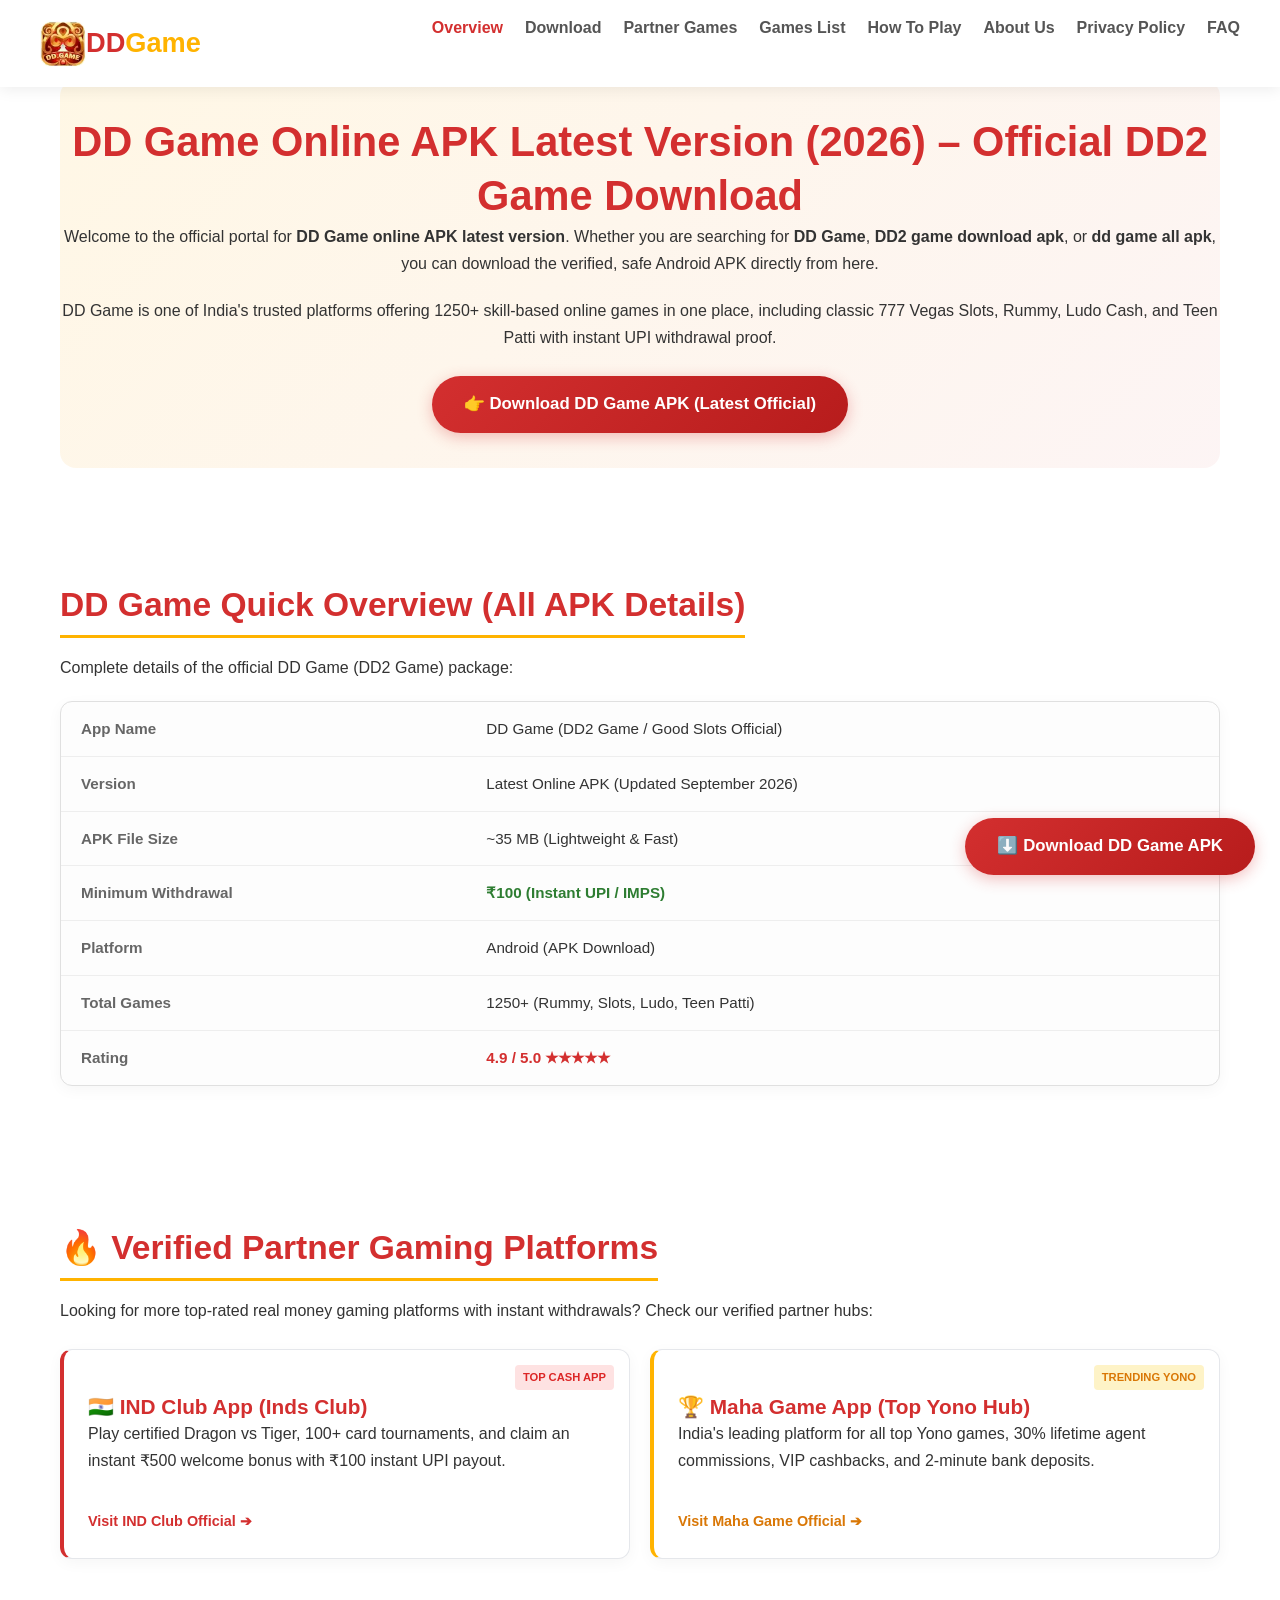
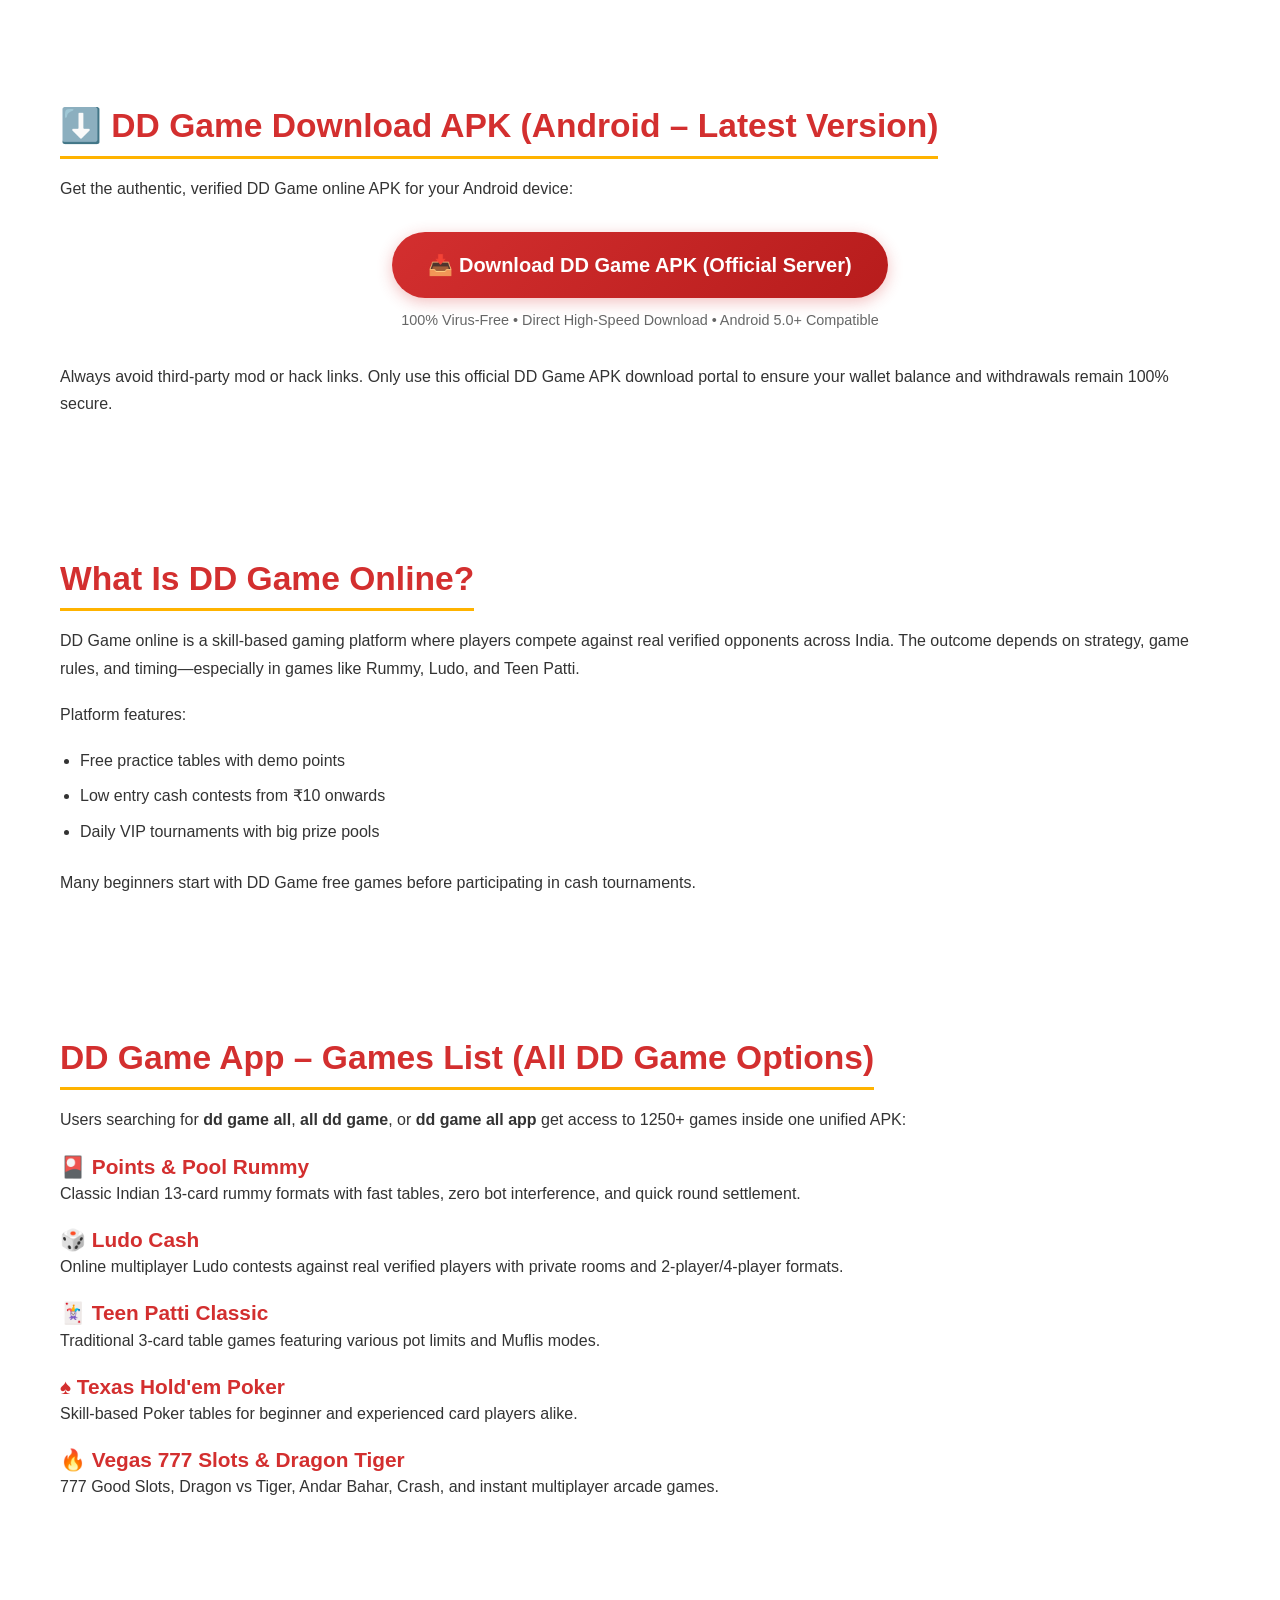
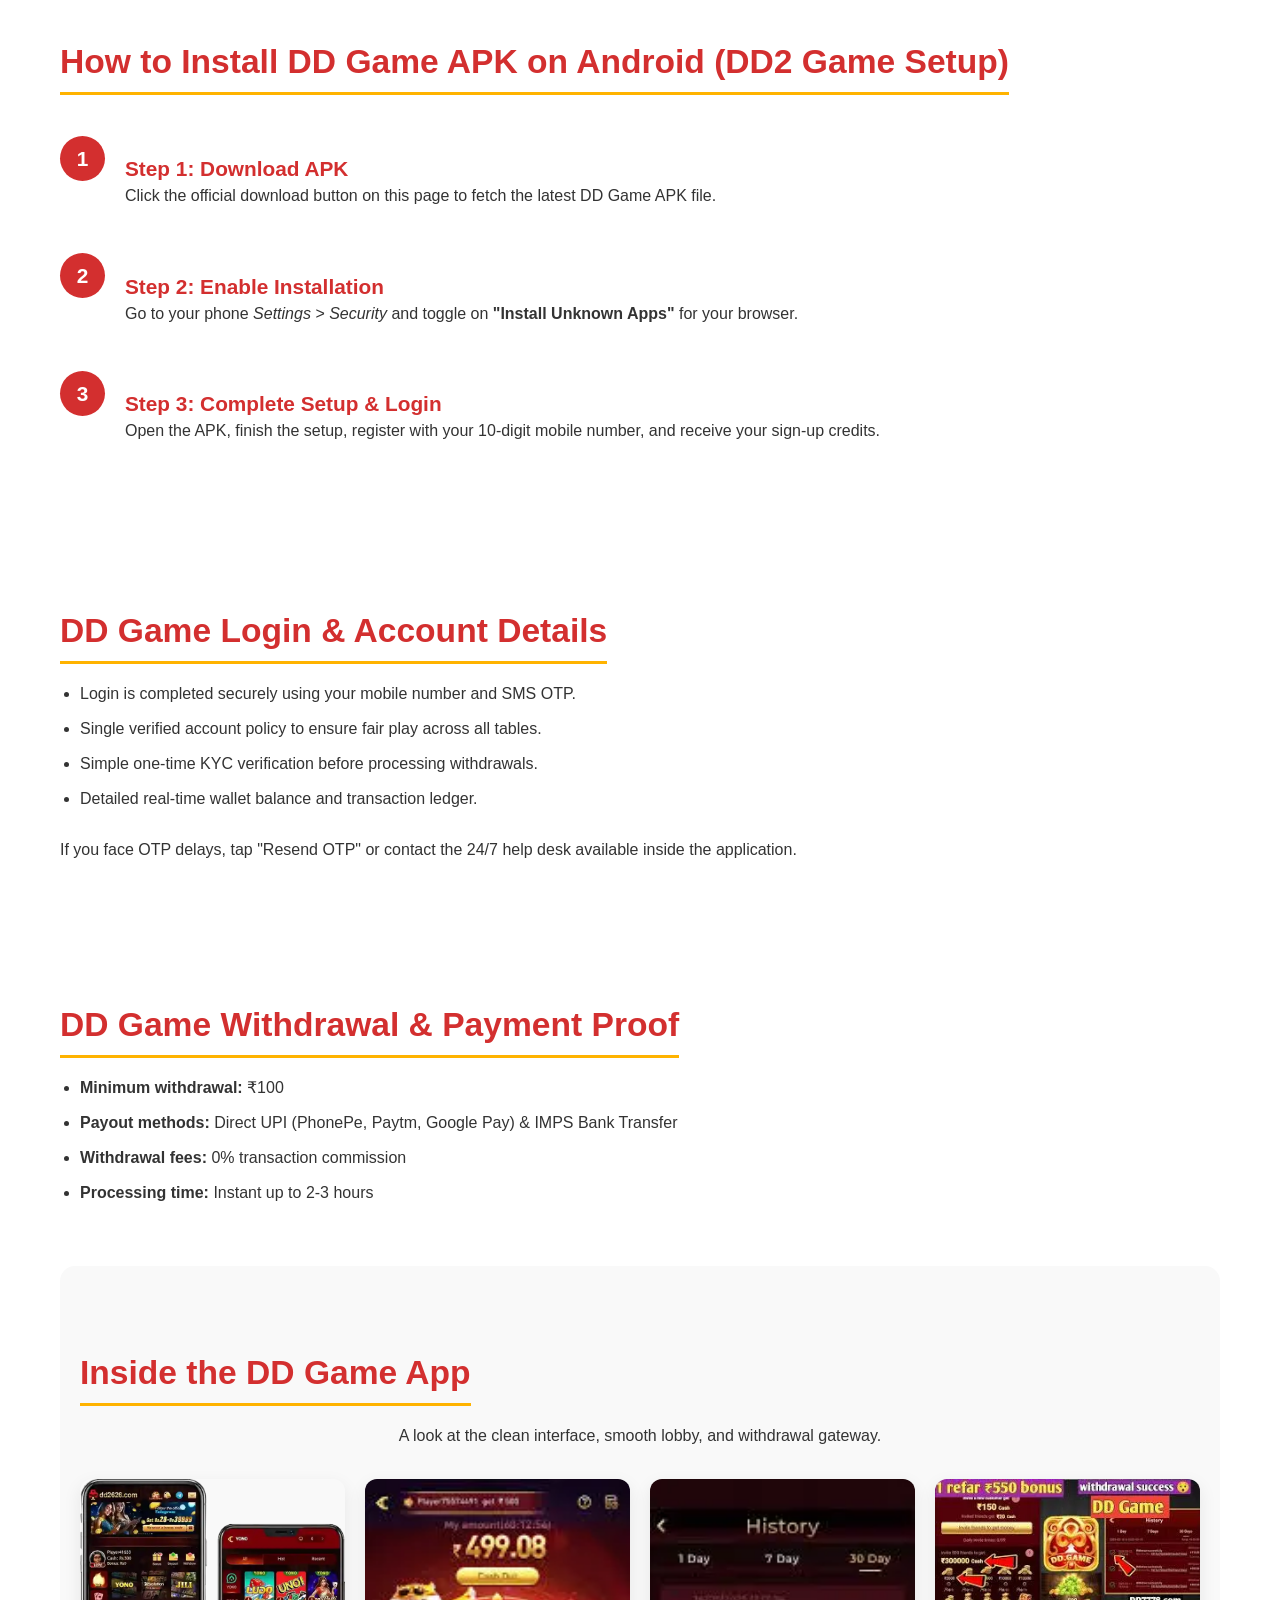
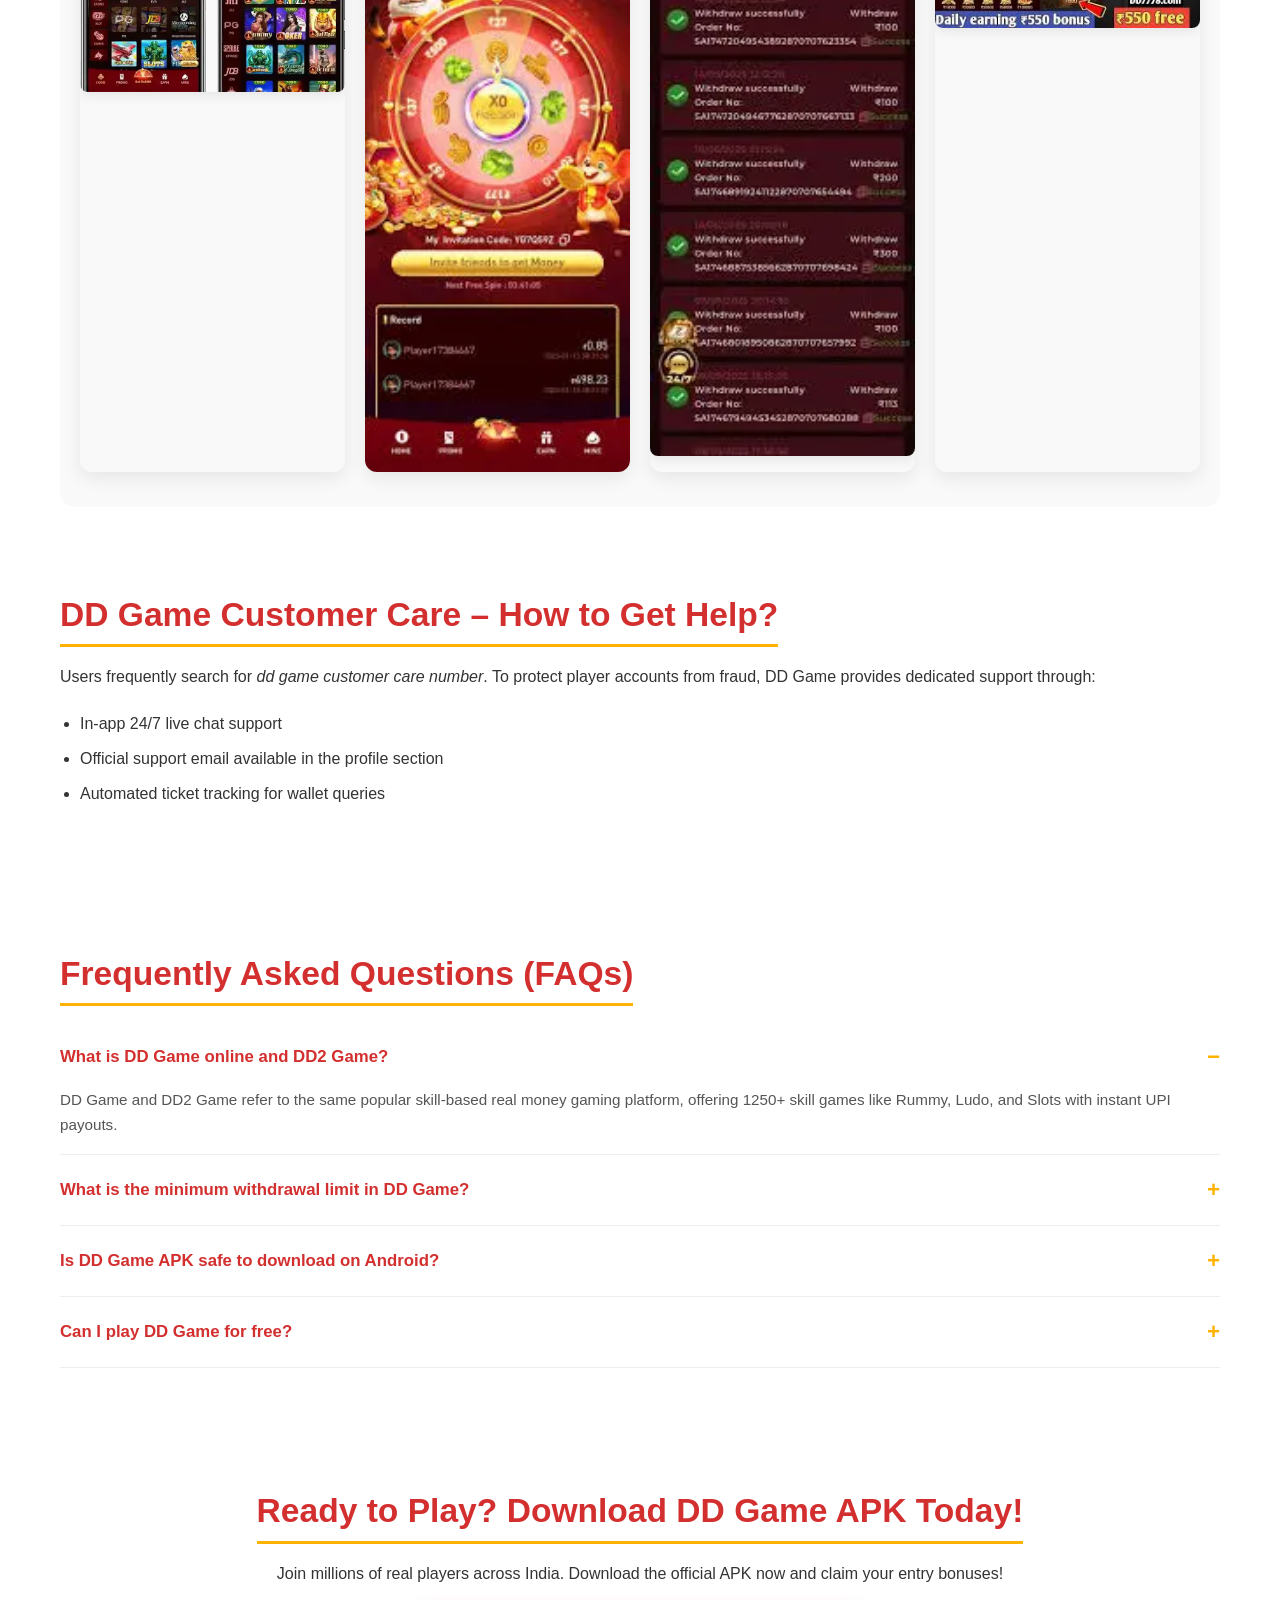
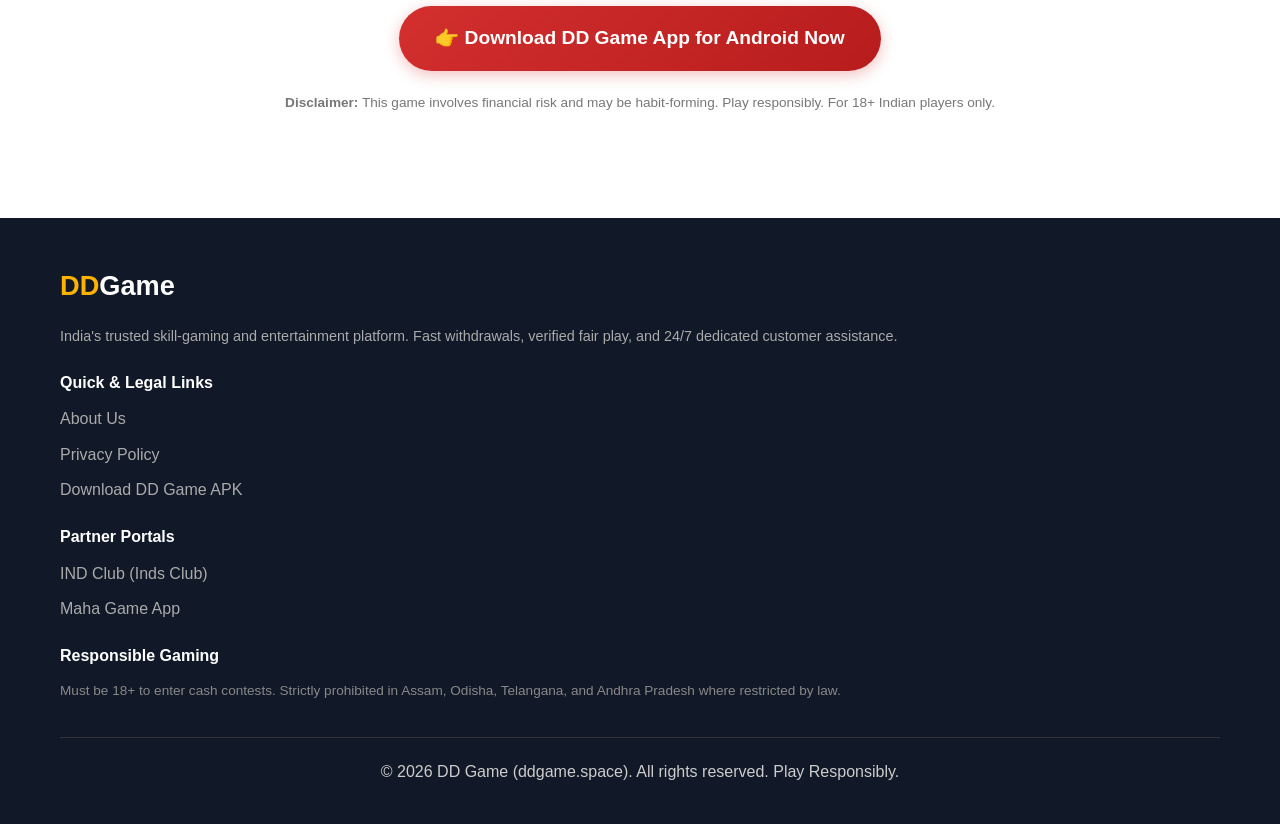
==== commit 40ae70f0: "Update index.html" ====
--- a/index.html
+++ b/index.html
@@ -42,13 +42,15 @@
 </head>
 
 <body>
-    <!-- Header with Logo -->
+    <!-- Header with Logo & Working Internal Links -->
     <header>
         <div class="container header-content">
             <div class="logo-container">
-                <img src="/images/dd-game-logo.webp" alt="DD Game Official Logo - Skill Based Gaming App"
-                    class="logo-img">
-                <div class="logo-text">DD<span>Game</span></div>
+                <a href="/" style="display: flex; align-items: center; text-decoration: none;">
+                    <img src="/images/dd-game-logo.webp" alt="DD Game Official Logo - Skill Based Gaming App"
+                        class="logo-img">
+                    <div class="logo-text">DD<span>Game</span></div>
+                </a>
             </div>
 
             <div class="menu-toggle" id="menuToggle">☰</div>
@@ -60,6 +62,8 @@
                     <li><a href="#partners">Partner Games</a></li>
                     <li><a href="#games">Games List</a></li>
                     <li><a href="#how-to">How To Play</a></li>
+                    <li><a href="about.html">About Us</a></li>
+                    <li><a href="privacy.html">Privacy Policy</a></li>
                     <li><a href="#faq">FAQ</a></li>
                 </ul>
             </nav>
@@ -73,277 +77,277 @@
 
     <main class="container">
 
-    <!-- TITLE / INTRO -->
-    <section class="section hero" id="overview">
-        <h1>DD Game Online APK Latest Version (2026) – Official DD2 Game Download</h1>
-
-        <p>
-            Welcome to the official portal for <strong>DD Game online APK latest version</strong>. Whether you are searching for <strong>DD Game</strong>, <strong>DD2 game download apk</strong>, or <strong>dd game all apk</strong>, you can download the verified, safe Android APK directly from here.
-        </p>
-
-        <p>
-            DD Game is one of India's trusted platforms offering 1250+ skill-based online games in one place, including classic 777 Vegas Slots, Rummy, Ludo Cash, and Teen Patti with instant UPI withdrawal proof.
-        </p>
-
-        <div style="margin-top: 25px;">
-            <a href="https://down.dd7778.com/" target="_blank" rel="noopener noreferrer" class="btn">👉 Download DD Game APK (Latest Official)</a>
-        </div>
-    </section>
-
-    <!-- QUICK DETAILS TABLE (Featured Snippet Magnet) -->
-    <section class="section">
-        <h2>DD Game Quick Overview (All APK Details)</h2>
-        <p>Complete details of the official DD Game (DD2 Game) package:</p>
-
-        <div class="specs-table-wrapper">
-            <table class="specs-table">
-                <tbody>
-                    <tr>
-                        <td><strong>App Name</strong></td>
-                        <td>DD Game (DD2 Game / Good Slots Official)</td>
-                    </tr>
-                    <tr>
-                        <td><strong>Version</strong></td>
-                        <td>Latest Online APK (Updated September 2026)</td>
-                    </tr>
-                    <tr>
-                        <td><strong>APK File Size</strong></td>
-                        <td>~35 MB (Lightweight & Fast)</td>
-                    </tr>
-                    <tr>
-                        <td><strong>Minimum Withdrawal</strong></td>
-                        <td><span class="highlight-green">₹100 (Instant UPI / IMPS)</span></td>
-                    </tr>
-                    <tr>
-                        <td><strong>Platform</strong></td>
-                        <td>Android (APK Download)</td>
-                    </tr>
-                    <tr>
-                        <td><strong>Total Games</strong></td>
-                        <td>1250+ (Rummy, Slots, Ludo, Teen Patti)</td>
-                    </tr>
-                    <tr>
-                        <td><strong>Rating</strong></td>
-                        <td><span class="highlight-gold">4.9 / 5.0 ★★★★★</span></td>
-                    </tr>
-                </tbody>
-            </table>
-        </div>
-    </section>
-
-    <!-- VERIFIED PARTNER PLATFORMS (Cross-linking for Maha Game & Ind Club) -->
-    <section class="section" id="partners">
-        <h2>🔥 Verified Partner Gaming Platforms</h2>
-        <p>Looking for more top-rated real money gaming platforms with instant withdrawals? Check our verified partner hubs:</p>
-
-        <div class="partner-grid">
-            <div class="partner-card">
-                <span class="partner-tag red-tag">TOP CASH APP</span>
-                <h3>🇮🇳 IND Club App (Inds Club)</h3>
-                <p>Play certified Dragon vs Tiger, 100+ card tournaments, and claim an instant ₹500 welcome bonus with ₹100 instant UPI payout.</p>
-                <a href="https://indclub.live/" target="_blank" rel="noopener noreferrer" class="partner-btn">Visit IND Club Official ➔</a>
-            </div>
-
-            <div class="partner-card highlight-partner">
-                <span class="partner-tag gold-tag">TRENDING YONO</span>
-                <h3>🏆 Maha Game App (Top Yono Hub)</h3>
-                <p>India's leading platform for all top Yono games, 30% lifetime agent commissions, VIP cashbacks, and 2-minute bank deposits.</p>
-                <a href="https://mahagameapp.com/" target="_blank" rel="noopener noreferrer" class="partner-btn partner-btn-gold">Visit Maha Game Official ➔</a>
-            </div>
-        </div>
-    </section>
-
-    <!-- DOWNLOAD SECTION -->
-    <section class="section">
-        <h2>⬇️ DD Game Download APK (Android – Latest Version)</h2>
-        <p>Get the authentic, verified DD Game online APK for your Android device:</p>
-
-        <div style="text-align: center; margin: 30px 0;">
-            <a href="https://down.dd7778.com/" target="_blank" rel="noopener noreferrer" class="btn" style="font-size: 1.25rem; padding: 16px 36px;">
-                📥 Download DD Game APK (Official Server)
+        <!-- TITLE / INTRO -->
+        <section class="section hero" id="overview">
+            <h1>DD Game Online APK Latest Version (2026) – Official DD2 Game Download</h1>
+
+            <p>
+                Welcome to the official portal for <strong>DD Game online APK latest version</strong>. Whether you are searching for <strong>DD Game</strong>, <strong>DD2 game download apk</strong>, or <strong>dd game all apk</strong>, you can download the verified, safe Android APK directly from here.
+            </p>
+
+            <p>
+                DD Game is one of India's trusted platforms offering 1250+ skill-based online games in one place, including classic 777 Vegas Slots, Rummy, Ludo Cash, and Teen Patti with instant UPI withdrawal proof.
+            </p>
+
+            <div style="margin-top: 25px;">
+                <a href="https://down.dd7778.com/" target="_blank" rel="noopener noreferrer" class="btn">👉 Download DD Game APK (Latest Official)</a>
+            </div>
+        </section>
+
+        <!-- QUICK DETAILS TABLE -->
+        <section class="section">
+            <h2>DD Game Quick Overview (All APK Details)</h2>
+            <p>Complete details of the official DD Game (DD2 Game) package:</p>
+
+            <div class="specs-table-wrapper">
+                <table class="specs-table">
+                    <tbody>
+                        <tr>
+                            <td><strong>App Name</strong></td>
+                            <td>DD Game (DD2 Game / Good Slots Official)</td>
+                        </tr>
+                        <tr>
+                            <td><strong>Version</strong></td>
+                            <td>Latest Online APK (Updated September 2026)</td>
+                        </tr>
+                        <tr>
+                            <td><strong>APK File Size</strong></td>
+                            <td>~35 MB (Lightweight & Fast)</td>
+                        </tr>
+                        <tr>
+                            <td><strong>Minimum Withdrawal</strong></td>
+                            <td><span class="highlight-green">₹100 (Instant UPI / IMPS)</span></td>
+                        </tr>
+                        <tr>
+                            <td><strong>Platform</strong></td>
+                            <td>Android (APK Download)</td>
+                        </tr>
+                        <tr>
+                            <td><strong>Total Games</strong></td>
+                            <td>1250+ (Rummy, Slots, Ludo, Teen Patti)</td>
+                        </tr>
+                        <tr>
+                            <td><strong>Rating</strong></td>
+                            <td><span class="highlight-gold">4.9 / 5.0 ★★★★★</span></td>
+                        </tr>
+                    </tbody>
+                </table>
+            </div>
+        </section>
+
+        <!-- VERIFIED PARTNER PLATFORMS -->
+        <section class="section" id="partners">
+            <h2>🔥 Verified Partner Gaming Platforms</h2>
+            <p>Looking for more top-rated real money gaming platforms with instant withdrawals? Check our verified partner hubs:</p>
+
+            <div class="partner-grid">
+                <div class="partner-card">
+                    <span class="partner-tag red-tag">TOP CASH APP</span>
+                    <h3>🇮🇳 IND Club App (Inds Club)</h3>
+                    <p>Play certified Dragon vs Tiger, 100+ card tournaments, and claim an instant ₹500 welcome bonus with ₹100 instant UPI payout.</p>
+                    <a href="https://indclub.live/" target="_blank" rel="noopener noreferrer" class="partner-btn">Visit IND Club Official ➔</a>
+                </div>
+
+                <div class="partner-card highlight-partner">
+                    <span class="partner-tag gold-tag">TRENDING YONO</span>
+                    <h3>🏆 Maha Game App (Top Yono Hub)</h3>
+                    <p>India's leading platform for all top Yono games, 30% lifetime agent commissions, VIP cashbacks, and 2-minute bank deposits.</p>
+                    <a href="https://mahagameapp.com/" target="_blank" rel="noopener noreferrer" class="partner-btn partner-btn-gold">Visit Maha Game Official ➔</a>
+                </div>
+            </div>
+        </section>
+
+        <!-- DOWNLOAD SECTION -->
+        <section class="section">
+            <h2>⬇️ DD Game Download APK (Android – Latest Version)</h2>
+            <p>Get the authentic, verified DD Game online APK for your Android device:</p>
+
+            <div style="text-align: center; margin: 30px 0;">
+                <a href="https://down.dd7778.com/" target="_blank" rel="noopener noreferrer" class="btn" style="font-size: 1.25rem; padding: 16px 36px;">
+                    📥 Download DD Game APK (Official Server)
+                </a>
+                <p style="margin-top: 10px; font-size: 0.9rem; color: #666;">
+                    100% Virus-Free • Direct High-Speed Download • Android 5.0+ Compatible
+                </p>
+            </div>
+
+            <p>
+                Always avoid third-party mod or hack links. Only use this official DD Game APK download portal to ensure your wallet balance and withdrawals remain 100% secure.
+            </p>
+        </section>
+
+        <!-- WHAT IS DD GAME -->
+        <section class="section">
+            <h2>What Is DD Game Online?</h2>
+            <p>
+                DD Game online is a skill-based gaming platform where players compete against real verified opponents across India. The outcome depends on strategy, game rules, and timing—especially in games like Rummy, Ludo, and Teen Patti.
+            </p>
+            <p>Platform features:</p>
+            <ul>
+                <li>Free practice tables with demo points</li>
+                <li>Low entry cash contests from ₹10 onwards</li>
+                <li>Daily VIP tournaments with big prize pools</li>
+            </ul>
+            <p>
+                Many beginners start with DD Game free games before participating in cash tournaments.
+            </p>
+        </section>
+
+        <!-- GAMES LIST -->
+        <section class="section" id="games">
+            <h2>DD Game App – Games List (All DD Game Options)</h2>
+            <p>
+                Users searching for <strong>dd game all</strong>, <strong>all dd game</strong>, or <strong>dd game all app</strong> get access to 1250+ games inside one unified APK:
+            </p>
+
+            <h3>🎴 Points & Pool Rummy</h3>
+            <p>Classic Indian 13-card rummy formats with fast tables, zero bot interference, and quick round settlement.</p>
+
+            <h3>🎲 Ludo Cash</h3>
+            <p>Online multiplayer Ludo contests against real verified players with private rooms and 2-player/4-player formats.</p>
+
+            <h3>🃏 Teen Patti Classic</h3>
+            <p>Traditional 3-card table games featuring various pot limits and Muflis modes.</p>
+
+            <h3>♠ Texas Hold'em Poker</h3>
+            <p>Skill-based Poker tables for beginner and experienced card players alike.</p>
+
+            <h3>🔥 Vegas 777 Slots & Dragon Tiger</h3>
+            <p>777 Good Slots, Dragon vs Tiger, Andar Bahar, Crash, and instant multiplayer arcade games.</p>
+        </section>
+
+        <!-- INSTALL STEPS -->
+        <section class="section" id="how-to">
+            <h2>How to Install DD Game APK on Android (DD2 Game Setup)</h2>
+            <div class="steps-container">
+                <div class="step">
+                    <div>
+                        <h3>Step 1: Download APK</h3>
+                        <p>Click the official download button on this page to fetch the latest DD Game APK file.</p>
+                    </div>
+                </div>
+                <div class="step">
+                    <div>
+                        <h3>Step 2: Enable Installation</h3>
+                        <p>Go to your phone <em>Settings > Security</em> and toggle on <strong>"Install Unknown Apps"</strong> for your browser.</p>
+                    </div>
+                </div>
+                <div class="step">
+                    <div>
+                        <h3>Step 3: Complete Setup & Login</h3>
+                        <p>Open the APK, finish the setup, register with your 10-digit mobile number, and receive your sign-up credits.</p>
+                    </div>
+                </div>
+            </div>
+        </section>
+
+        <!-- LOGIN -->
+        <section class="section">
+            <h2>DD Game Login & Account Details</h2>
+            <ul>
+                <li>Login is completed securely using your mobile number and SMS OTP.</li>
+                <li>Single verified account policy to ensure fair play across all tables.</li>
+                <li>Simple one-time KYC verification before processing withdrawals.</li>
+                <li>Detailed real-time wallet balance and transaction ledger.</li>
+            </ul>
+            <p>
+                If you face OTP delays, tap "Resend OTP" or contact the 24/7 help desk available inside the application.
+            </p>
+        </section>
+
+        <!-- WITHDRAWAL -->
+        <section class="section">
+            <h2>DD Game Withdrawal & Payment Proof</h2>
+            <ul>
+                <li><strong>Minimum withdrawal:</strong> ₹100</li>
+                <li><strong>Payout methods:</strong> Direct UPI (PhonePe, Paytm, Google Pay) & IMPS Bank Transfer</li>
+                <li><strong>Withdrawal fees:</strong> 0% transaction commission</li>
+                <li><strong>Processing time:</strong> Instant up to 2-3 hours</li>
+            </ul>
+        </section>
+
+        <!-- SCREENSHOTS -->
+        <section class="section" style="background: #f9f9f9; border-radius: 15px; padding: 35px 20px;">
+            <h2 class="text-center">Inside the DD Game App</h2>
+            <p class="text-center mb-30">A look at the clean interface, smooth lobby, and withdrawal gateway.</p>
+
+            <div class="screenshots-grid">
+                <div class="screenshot">
+                    <img src="/images/dd-game-app-home-screen-android.webp" alt="Screenshot of DD Game app home screen listing Rummy, Ludo, Teen Patti, and other skill games on Android."
+                        class="responsive-img" loading="lazy" width="600" height="1200">
+                </div>
+                <div class="screenshot">
+                    <img src="/images/dd-game-ludo-real-cash-gameplay.webp" alt="Live online Ludo game on DD Game app showing tokens and dice roll in a real cash match."
+                        class="responsive-img" loading="lazy" width="600" height="1200">
+                </div>
+                <div class="screenshot">
+                    <img src="/images/dd-game-wallet-withdrawal-request-screen.webp" alt="DD Game Wallet and withdrawal request screen showing UPI and bank options."
+                        class="responsive-img" loading="lazy" width="600" height="1200">
+                </div>
+                <div class="screenshot">
+                    <img src="/images/dd-game-tournament-lobby-live-contests.webp" alt="DD Game Tournament lobby with live contests, prize pools, and player counts."
+                        class="responsive-img" loading="lazy" width="600" height="1200">
+                </div>
+            </div>
+        </section>
+
+        <!-- CUSTOMER CARE -->
+        <section class="section">
+            <h2>DD Game Customer Care – How to Get Help?</h2>
+            <p>
+                Users frequently search for <em>dd game customer care number</em>. To protect player accounts from fraud, DD Game provides dedicated support through:
+            </p>
+            <ul>
+                <li>In-app 24/7 live chat support</li>
+                <li>Official support email available in the profile section</li>
+                <li>Automated ticket tracking for wallet queries</li>
+            </ul>
+        </section>
+
+        <!-- FAQ -->
+        <section class="section" id="faq">
+            <h2>Frequently Asked Questions (FAQs)</h2>
+
+            <div class="faq-item active">
+                <div class="faq-question">What is DD Game online and DD2 Game?</div>
+                <div class="faq-answer">DD Game and DD2 Game refer to the same popular skill-based real money gaming platform, offering 1250+ skill games like Rummy, Ludo, and Slots with instant UPI payouts.</div>
+            </div>
+
+            <div class="faq-item">
+                <div class="faq-question">What is the minimum withdrawal limit in DD Game?</div>
+                <div class="faq-answer">The minimum withdrawal limit is ₹100. Payouts are sent directly to your linked UPI address or bank account within minutes.</div>
+            </div>
+
+            <div class="faq-item">
+                <div class="faq-question">Is DD Game APK safe to download on Android?</div>
+                <div class="faq-answer">Yes, the APK hosted here is verified, clean, and safe from malware. Avoid unofficial modified versions.</div>
+            </div>
+
+            <div class="faq-item">
+                <div class="faq-question">Can I play DD Game for free?</div>
+                <div class="faq-answer">Yes, free practice matches are available across games like Rummy and Ludo before playing cash contests.</div>
+            </div>
+        </section>
+
+        <!-- FINAL CTA -->
+        <section class="section text-center">
+            <h2>Ready to Play? Download DD Game APK Today!</h2>
+            <p>
+                Join millions of real players across India. Download the official APK now and claim your entry bonuses!
+            </p>
+
+            <a href="https://down.dd7778.com/" target="_blank" rel="noopener noreferrer" class="btn" style="font-size: 1.2rem; padding: 16px 36px;">
+                👉 Download DD Game App for Android Now
             </a>
-            <p style="margin-top: 10px; font-size: 0.9rem; color: #666;">
-                100% Virus-Free • Direct High-Speed Download • Android 5.0+ Compatible
-            </p>
-        </div>
-
-        <p>
-            Always avoid third-party mod or hack links. Only use this official DD Game APK download portal to ensure your wallet balance and withdrawals remain 100% secure.
-        </p>
-    </section>
-
-    <!-- WHAT IS DD GAME -->
-    <section class="section">
-        <h2>What Is DD Game Online?</h2>
-        <p>
-            DD Game online is a skill-based gaming platform where players compete against real verified opponents across India. The outcome depends on strategy, game rules, and timing—especially in games like Rummy, Ludo, and Teen Patti.
-        </p>
-        <p>Platform features:</p>
-        <ul>
-            <li>Free practice tables with demo points</li>
-            <li>Low entry cash contests from ₹10 onwards</li>
-            <li>Daily VIP tournaments with big prize pools</li>
-        </ul>
-        <p>
-            Many beginners start with DD Game free games before participating in cash tournaments.
-        </p>
-    </section>
-
-    <!-- GAMES LIST -->
-    <section class="section" id="games">
-        <h2>DD Game App – Games List (All DD Game Options)</h2>
-        <p>
-            Users searching for <strong>dd game all</strong>, <strong>all dd game</strong>, or <strong>dd game all app</strong> get access to 1250+ games inside one unified APK:
-        </p>
-
-        <h3>🎴 Points & Pool Rummy</h3>
-        <p>Classic Indian 13-card rummy formats with fast tables, zero bot interference, and quick round settlement.</p>
-
-        <h3>🎲 Ludo Cash</h3>
-        <p>Online multiplayer Ludo contests against real verified players with private rooms and 2-player/4-player formats.</p>
-
-        <h3>🃏 Teen Patti Classic</h3>
-        <p>Traditional 3-card table games featuring various pot limits and Muflis modes.</p>
-
-        <h3>♠ Texas Hold'em Poker</h3>
-        <p>Skill-based Poker tables for beginner and experienced card players alike.</p>
-
-        <h3>🔥 Vegas 777 Slots & Dragon Tiger</h3>
-        <p>777 Good Slots, Dragon vs Tiger, Andar Bahar, Crash, and instant multiplayer arcade games.</p>
-    </section>
-
-    <!-- INSTALL STEPS -->
-    <section class="section" id="how-to">
-        <h2>How to Install DD Game APK on Android (DD2 Game Setup)</h2>
-        <div class="steps-container">
-            <div class="step">
-                <div>
-                    <h3>Step 1: Download APK</h3>
-                    <p>Click the official download button on this page to fetch the latest DD Game APK file.</p>
-                </div>
-            </div>
-            <div class="step">
-                <div>
-                    <h3>Step 2: Enable Installation</h3>
-                    <p>Go to your phone <em>Settings > Security</em> and toggle on <strong>"Install Unknown Apps"</strong> for your browser.</p>
-                </div>
-            </div>
-            <div class="step">
-                <div>
-                    <h3>Step 3: Complete Setup & Login</h3>
-                    <p>Open the APK, finish the setup, register with your 10-digit mobile number, and receive your sign-up credits.</p>
-                </div>
-            </div>
-        </div>
-    </section>
-
-    <!-- LOGIN -->
-    <section class="section">
-        <h2>DD Game Login & Account Details</h2>
-        <ul>
-            <li>Login is completed securely using your mobile number and SMS OTP.</li>
-            <li>Single verified account policy to ensure fair play across all tables.</li>
-            <li>Simple one-time KYC verification before processing withdrawals.</li>
-            <li>Detailed real-time wallet balance and transaction ledger.</li>
-        </ul>
-        <p>
-            If you face OTP delays, tap "Resend OTP" or contact the 24/7 help desk available inside the application.
-        </p>
-    </section>
-
-    <!-- WITHDRAWAL -->
-    <section class="section">
-        <h2>DD Game Withdrawal & Payment Proof</h2>
-        <ul>
-            <li><strong>Minimum withdrawal:</strong> ₹100</li>
-            <li><strong>Payout methods:</strong> Direct UPI (PhonePe, Paytm, Google Pay) & IMPS Bank Transfer</li>
-            <li><strong>Withdrawal fees:</strong> 0% transaction commission</li>
-            <li><strong>Processing time:</strong> Instant up to 2-3 hours</li>
-        </ul>
-    </section>
-
-    <!-- SCREENSHOTS -->
-    <section class="section" style="background: #f9f9f9; border-radius: 15px; padding: 35px 20px;">
-        <h2 class="text-center">Inside the DD Game App</h2>
-        <p class="text-center mb-30">A look at the clean interface, smooth lobby, and withdrawal gateway.</p>
-
-        <div class="screenshots-grid">
-            <div class="screenshot">
-                <img src="/images/dd-game-app-home-screen-android.webp" alt="Screenshot of DD Game app home screen listing Rummy, Ludo, Teen Patti, and other skill games on Android."
-                    class="responsive-img" loading="lazy" width="600" height="1200">
-            </div>
-            <div class="screenshot">
-                <img src="/images/dd-game-ludo-real-cash-gameplay.webp" alt="Live online Ludo game on DD Game app showing tokens and dice roll in a real cash match."
-                    class="responsive-img" loading="lazy" width="600" height="1200">
-            </div>
-            <div class="screenshot">
-                <img src="/images/dd-game-wallet-withdrawal-request-screen.webp" alt="DD Game Wallet and withdrawal request screen showing UPI and bank options."
-                    class="responsive-img" loading="lazy" width="600" height="1200">
-            </div>
-            <div class="screenshot">
-                <img src="/images/dd-game-tournament-lobby-live-contests.webp" alt="DD Game Tournament lobby with live contests, prize pools, and player counts."
-                    class="responsive-img" loading="lazy" width="600" height="1200">
-            </div>
-        </div>
-    </section>
-
-    <!-- CUSTOMER CARE -->
-    <section class="section">
-        <h2>DD Game Customer Care – How to Get Help?</h2>
-        <p>
-            Users frequently search for <em>dd game customer care number</em>. To protect player accounts from fraud, DD Game provides dedicated support through:
-        </p>
-        <ul>
-            <li>In-app 24/7 live chat support</li>
-            <li>Official support email available in the profile section</li>
-            <li>Automated ticket tracking for wallet queries</li>
-        </ul>
-    </section>
-
-    <!-- FAQ -->
-    <section class="section" id="faq">
-        <h2>Frequently Asked Questions (FAQs)</h2>
-
-        <div class="faq-item active">
-            <div class="faq-question">What is DD Game online and DD2 Game?</div>
-            <div class="faq-answer">DD Game and DD2 Game refer to the same popular skill-based real money gaming platform, offering 1250+ skill games like Rummy, Ludo, and Slots with instant UPI payouts.</div>
-        </div>
-
-        <div class="faq-item">
-            <div class="faq-question">What is the minimum withdrawal limit in DD Game?</div>
-            <div class="faq-answer">The minimum withdrawal limit is ₹100. Payouts are sent directly to your linked UPI address or bank account within minutes.</div>
-        </div>
-
-        <div class="faq-item">
-            <div class="faq-question">Is DD Game APK safe to download on Android?</div>
-            <div class="faq-answer">Yes, the APK hosted here is verified, clean, and safe from malware. Avoid unofficial modified versions.</div>
-        </div>
-
-        <div class="faq-item">
-            <div class="faq-question">Can I play DD Game for free?</div>
-            <div class="faq-answer">Yes, free practice matches are available across games like Rummy and Ludo before playing cash contests.</div>
-        </div>
-    </section>
-
-    <!-- FINAL CTA -->
-    <section class="section text-center">
-        <h2>Ready to Play? Download DD Game APK Today!</h2>
-        <p>
-            Join millions of real players across India. Download the official APK now and claim your entry bonuses!
-        </p>
-
-        <a href="https://down.dd7778.com/" target="_blank" rel="noopener noreferrer" class="btn" style="font-size: 1.2rem; padding: 16px 36px;">
-            👉 Download DD Game App for Android Now
-        </a>
-
-        <p style="font-size:0.85rem; margin-top:20px; color: #777;">
-            <strong>Disclaimer:</strong> This game involves financial risk and may be habit-forming. Play responsibly. For 18+ Indian players only.
-        </p>
-    </section>
-
-</main>
-
-    <!-- Cleaned Footer: No Social Media Links -->
+
+            <p style="font-size:0.85rem; margin-top:20px; color: #777;">
+                <strong>Disclaimer:</strong> This game involves financial risk and may be habit-forming. Play responsibly. For 18+ Indian players only.
+            </p>
+        </section>
+
+    </main>
+
+    <!-- Cleaned Footer with Essential Legal Links -->
     <footer>
         <div class="container">
             <div class="footer-content">
@@ -353,10 +357,16 @@
                 </div>
 
                 <div class="footer-links">
+                    <h4 style="color: white; margin-bottom: 12px;">Quick & Legal Links</h4>
+                    <a href="about.html">About Us</a>
+                    <a href="privacy.html">Privacy Policy</a>
+                    <a href="https://down.dd7778.com/" target="_blank" rel="noopener noreferrer">Download DD Game APK</a>
+                </div>
+
+                <div class="footer-links">
                     <h4 style="color: white; margin-bottom: 12px;">Partner Portals</h4>
                     <a href="https://indclub.live/" target="_blank" rel="noopener noreferrer">IND Club (Inds Club)</a>
                     <a href="https://mahagameapp.com/" target="_blank" rel="noopener noreferrer">Maha Game App</a>
-                    <a href="https://down.dd7778.com/" target="_blank" rel="noopener noreferrer">Download DD Game APK</a>
                 </div>
 
                 <div class="footer-links">
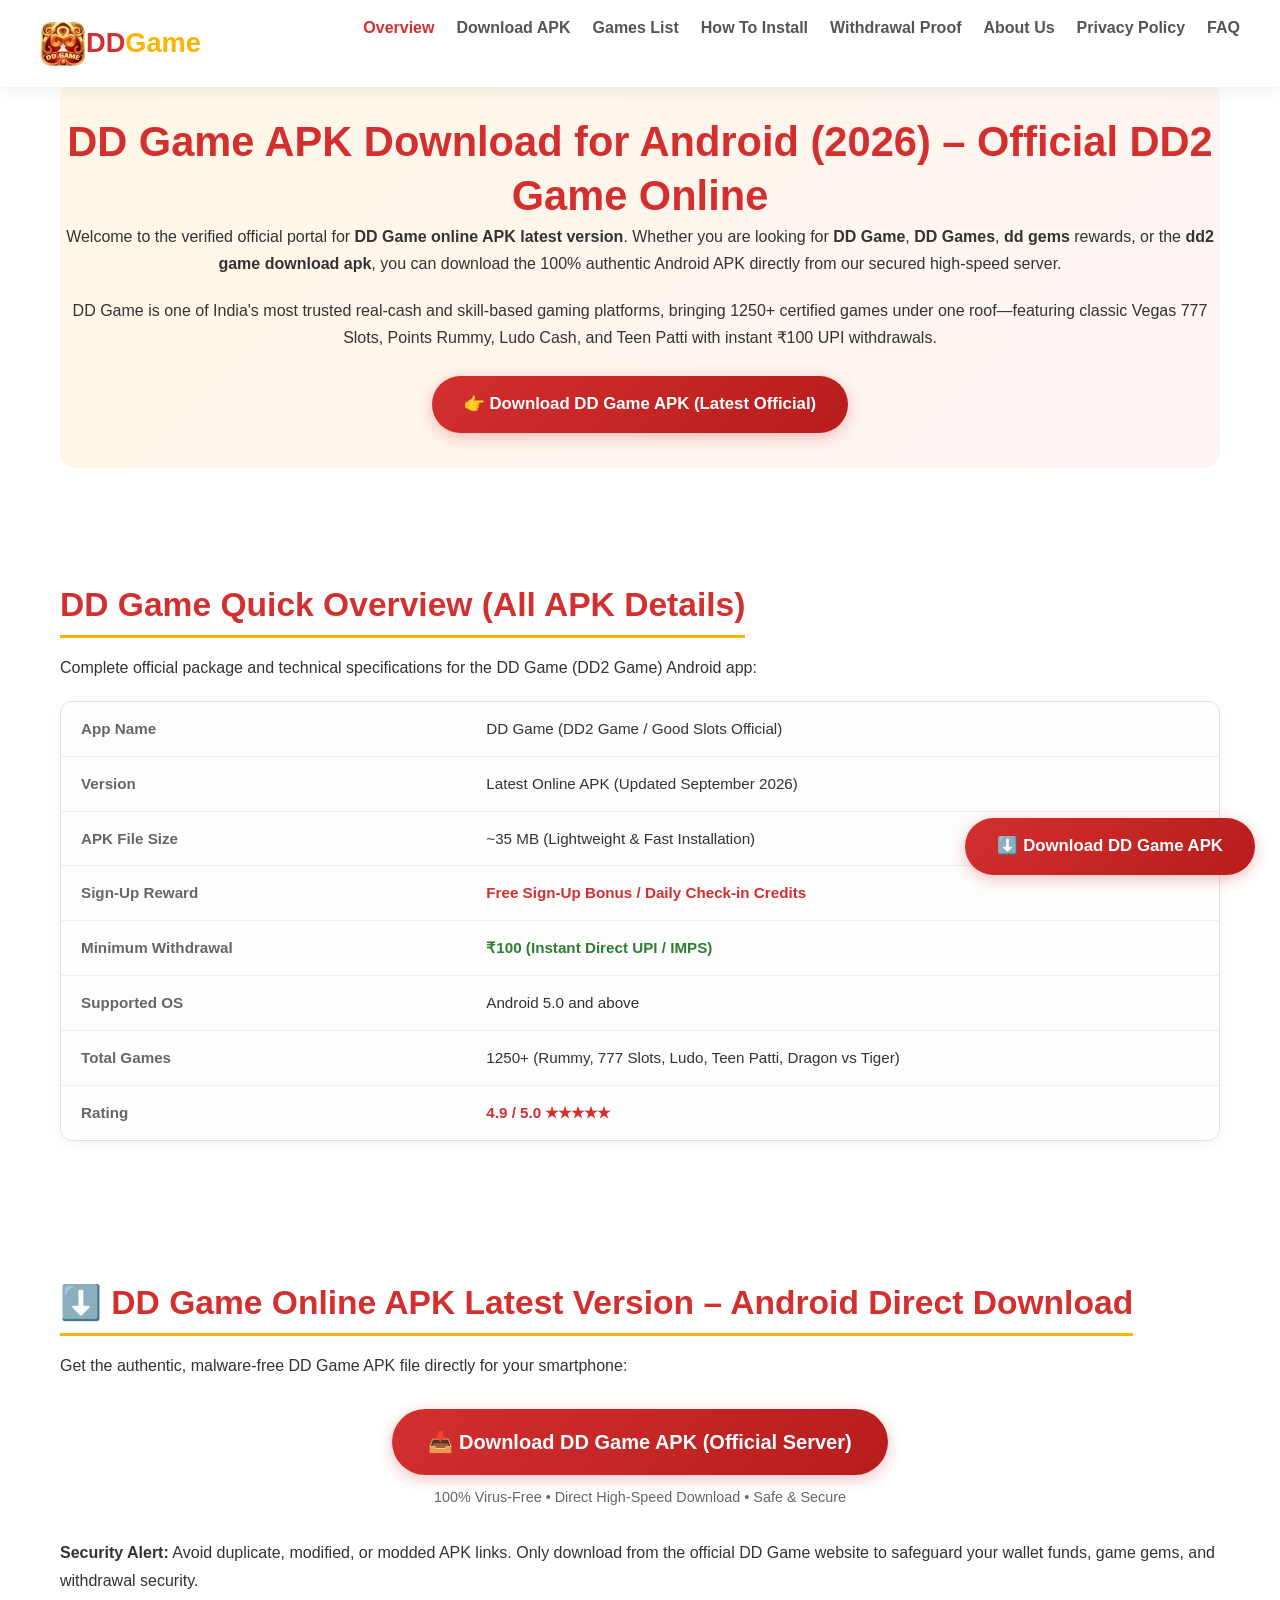
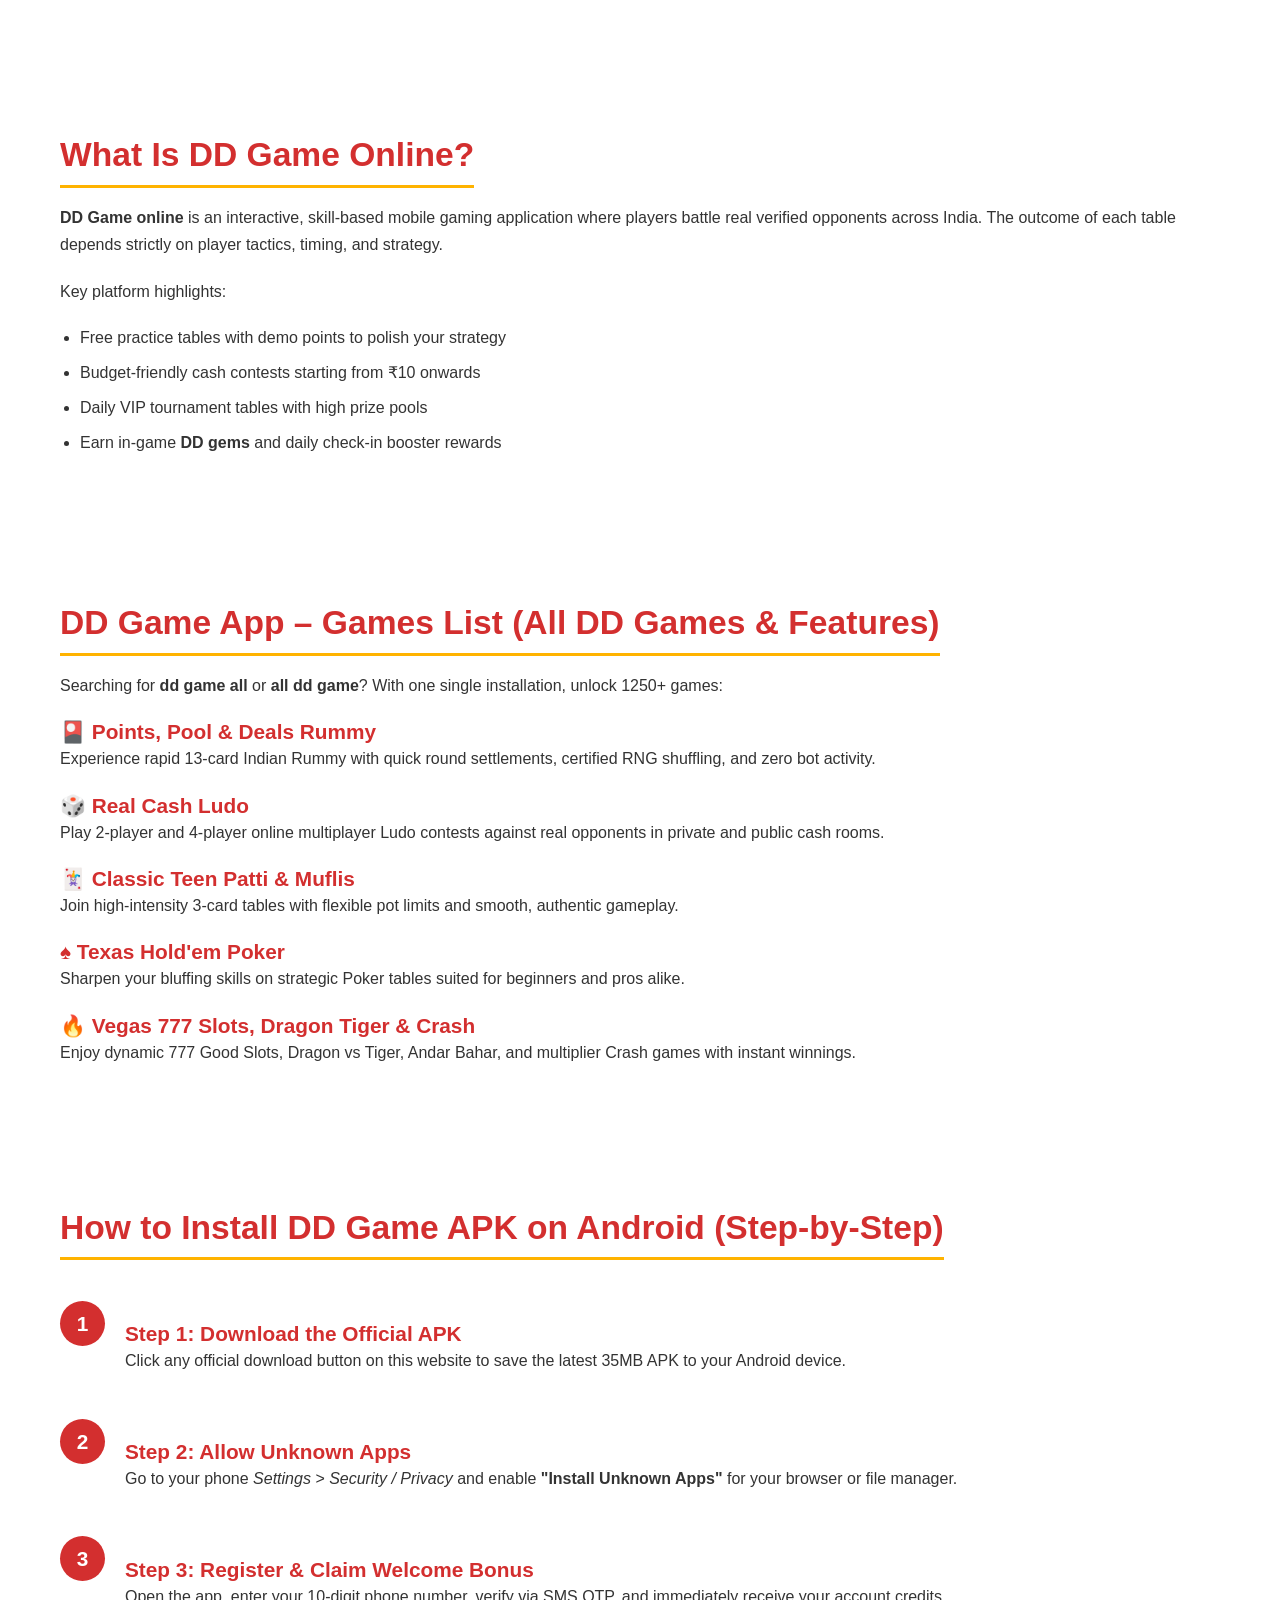
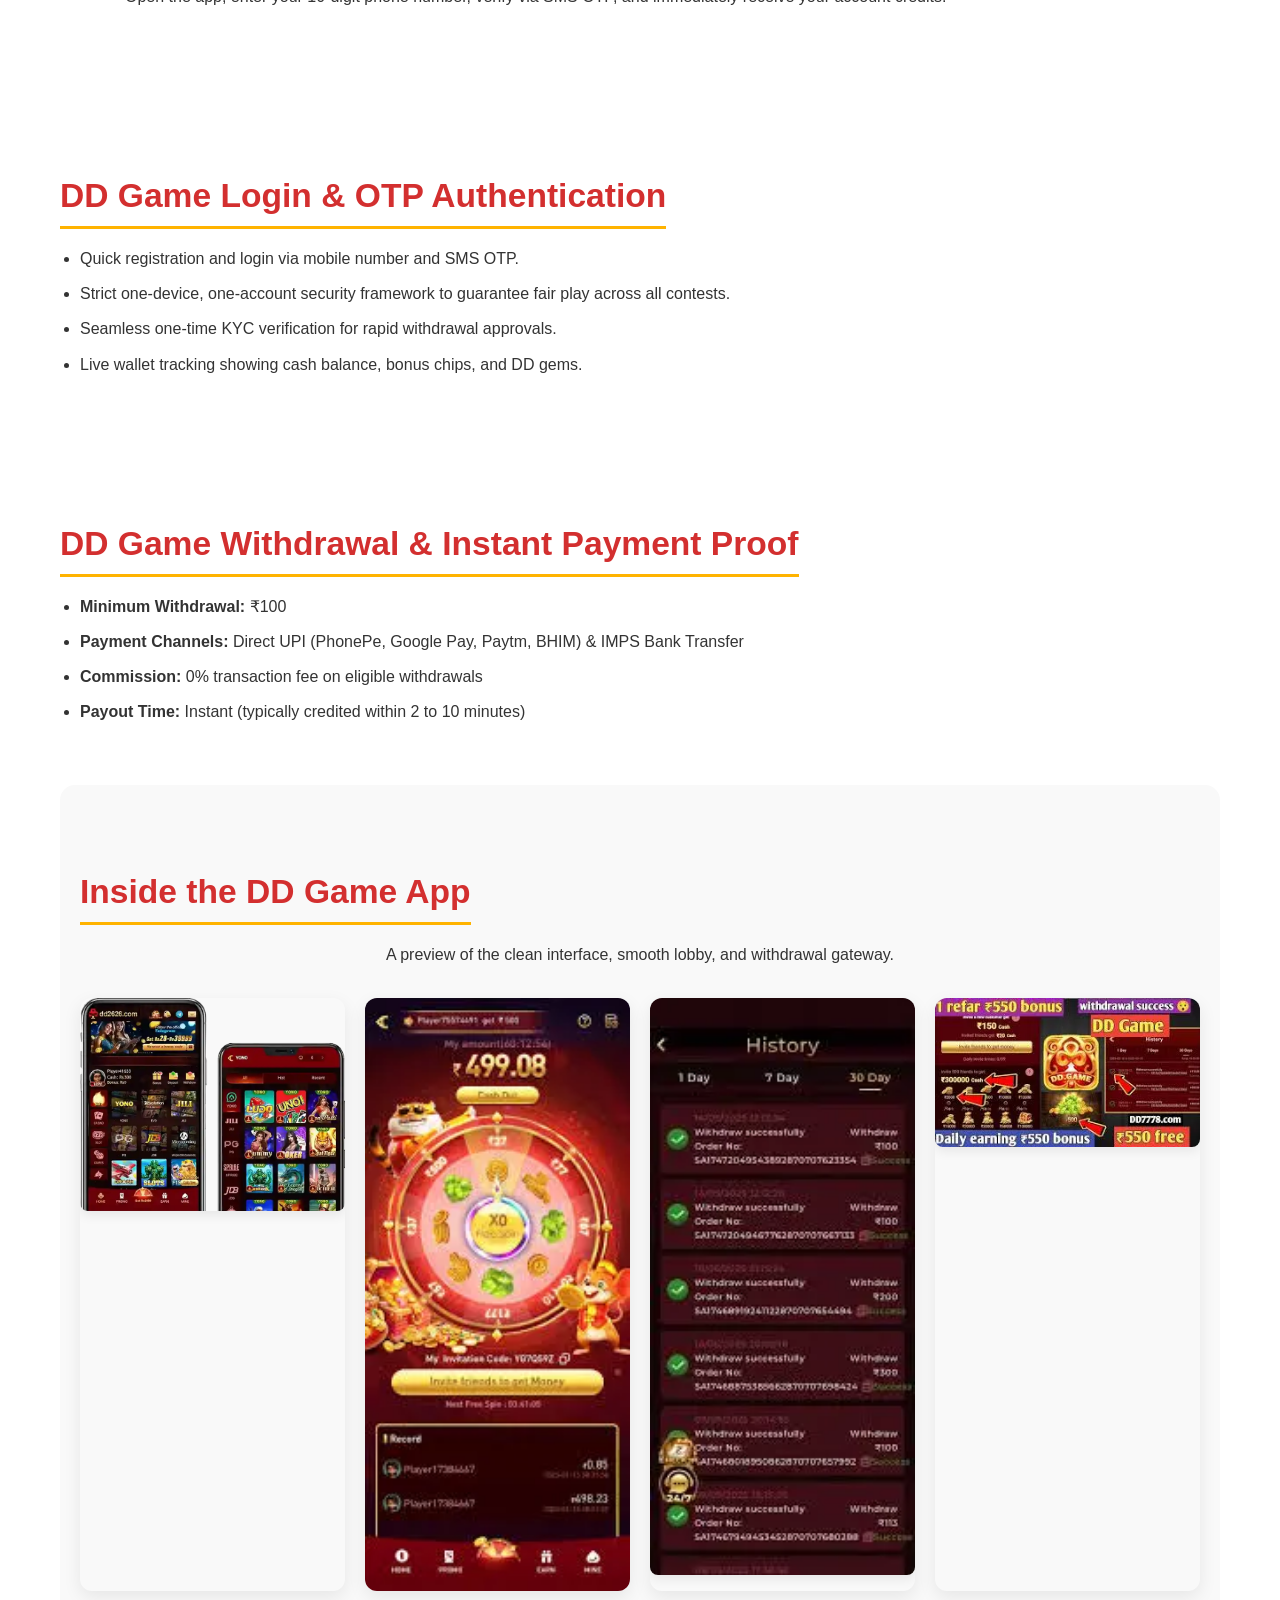
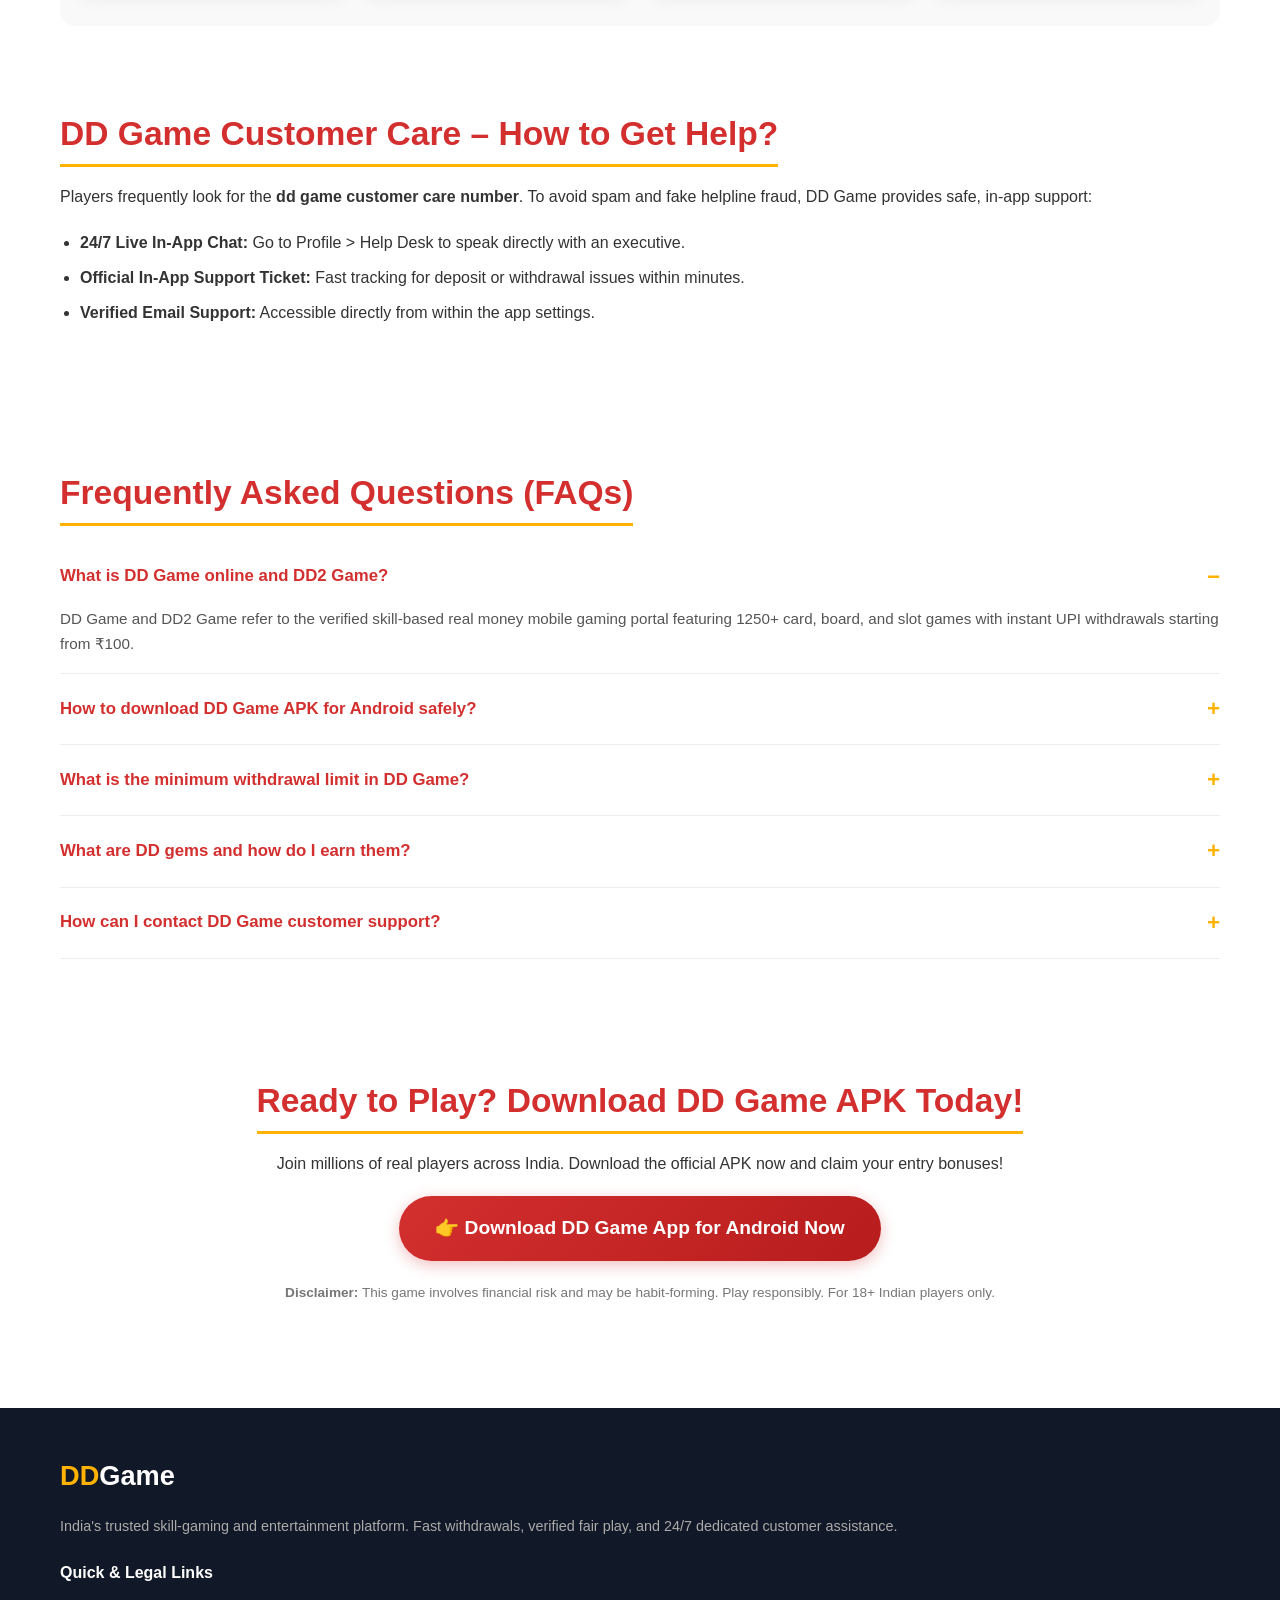
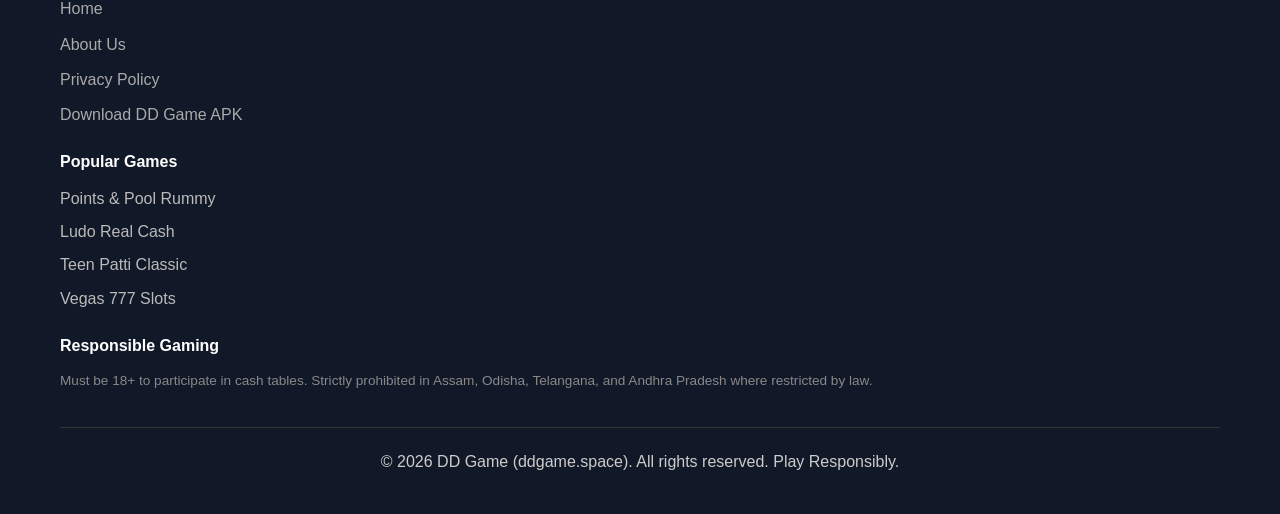
==== commit e2b5baf7: "Update index.html" ====
--- a/index.html
+++ b/index.html
@@ -5,18 +5,18 @@
     <meta name="google-site-verification" content="GHAaU4AXfEF92DG74JbZWjJ2zYkwxCaoiAnd6zMlwVQ" />
     <meta charset="UTF-8">
     <meta name="viewport" content="width=device-width, initial-scale=1.0">
-    <title>DD Game Online APK Latest Version 2026 - Download DD2 Game Official</title>
+    <title>DD Game App Download APK (2026) – Play Real Cash Games & Win | Official DD2 Game</title>
     <meta name="description"
-        content="Download DD Game online APK latest version 2026 for Android. Official DD2 Game APK download with instant ₹100 minimum UPI withdrawal & 1250+ skill games.">
+        content="Download DD Game online APK latest version 2026 for Android. Official DD2 Game APK download with instant ₹100 minimum UPI withdrawal, 1250+ skill games & 24/7 customer care support.">
     <meta name="keywords"
-        content="dd game online apk latest version, dd game, dd game all apk, dd2 game download apk, ddgame, dd games, dd game android, dd game download">
+        content="dd game, dd games, dd game apk, dd game apk download for android, dd game online apk latest version, dd gems, dd2 game download apk, dd game all apk, dd game customer care number">
 
     <link rel="canonical" href="https://ddgame.space/">
     <meta name="robots" content="index, follow, max-image-preview:large">
 
-    <meta property="og:title" content="DD Game Online APK Latest Version 2026 - Official DD2 Game">
+    <meta property="og:title" content="DD Game App Download APK 2026 – Play Real Cash Games & Win Daily">
     <meta property="og:description"
-        content="Download official DD Game APK latest version. Play Rummy, Ludo, Slots & 1250+ games with instant UPI withdrawal.">
+        content="Official DD Game online APK latest version. Play Rummy, Ludo, 777 Slots & 1250+ games with instant ₹100 UPI withdrawal.">
     <meta property="og:url" content="https://ddgame.space/">
     <meta property="og:site_name" content="DD Game">
     <meta property="og:type" content="website">
@@ -26,9 +26,9 @@
     <meta property="og:locale" content="en_IN">
 
     <meta name="twitter:card" content="summary_large_image">
-    <meta name="twitter:title" content="DD Game Online APK Latest Version 2026">
+    <meta name="twitter:title" content="DD Game App Download APK (2026) – Official DD2 Game">
     <meta name="twitter:description"
-        content="Download the official DD Game APK. Join 1Cr+ players to win real cash in Rummy, Ludo & skill games.">
+        content="Download official DD Game APK. Join millions of players in Rummy, Ludo Cash, 777 Slots & skill-based games with instant UPI payout.">
     <meta name="twitter:image" content="https://ddgame.space/images/dd-game-logo.webp">
 
     <link rel="alternate" hreflang="en-in" href="https://ddgame.space/" />
@@ -42,7 +42,7 @@
 </head>
 
 <body>
-    <!-- Header with Logo & Working Internal Links -->
+    <!-- Header with Clean Single-Brand Navigation -->
     <header>
         <div class="container header-content">
             <div class="logo-container">
@@ -58,10 +58,10 @@
             <nav>
                 <ul id="navMenu">
                     <li><a href="#overview" class="active">Overview</a></li>
-                    <li><a href="https://down.dd7778.com/" target="_blank" rel="noopener noreferrer">Download</a></li>
-                    <li><a href="#partners">Partner Games</a></li>
+                    <li><a href="https://down.dd7778.com/" target="_blank" rel="noopener noreferrer">Download APK</a></li>
                     <li><a href="#games">Games List</a></li>
-                    <li><a href="#how-to">How To Play</a></li>
+                    <li><a href="#how-to">How To Install</a></li>
+                    <li><a href="#withdrawal">Withdrawal Proof</a></li>
                     <li><a href="about.html">About Us</a></li>
                     <li><a href="privacy.html">Privacy Policy</a></li>
                     <li><a href="#faq">FAQ</a></li>
@@ -77,16 +77,16 @@
 
     <main class="container">
 
-        <!-- TITLE / INTRO -->
+        <!-- HERO / INTRO -->
         <section class="section hero" id="overview">
-            <h1>DD Game Online APK Latest Version (2026) – Official DD2 Game Download</h1>
-
-            <p>
-                Welcome to the official portal for <strong>DD Game online APK latest version</strong>. Whether you are searching for <strong>DD Game</strong>, <strong>DD2 game download apk</strong>, or <strong>dd game all apk</strong>, you can download the verified, safe Android APK directly from here.
-            </p>
-
-            <p>
-                DD Game is one of India's trusted platforms offering 1250+ skill-based online games in one place, including classic 777 Vegas Slots, Rummy, Ludo Cash, and Teen Patti with instant UPI withdrawal proof.
+            <h1>DD Game APK Download for Android (2026) – Official DD2 Game Online</h1>
+
+            <p>
+                Welcome to the verified official portal for <strong>DD Game online APK latest version</strong>. Whether you are looking for <strong>DD Game</strong>, <strong>DD Games</strong>, <strong>dd gems</strong> rewards, or the <strong>dd2 game download apk</strong>, you can download the 100% authentic Android APK directly from our secured high-speed server.
+            </p>
+
+            <p>
+                DD Game is one of India's most trusted real-cash and skill-based gaming platforms, bringing 1250+ certified games under one roof—featuring classic Vegas 777 Slots, Points Rummy, Ludo Cash, and Teen Patti with instant ₹100 UPI withdrawals.
             </p>
 
             <div style="margin-top: 25px;">
@@ -97,7 +97,7 @@
         <!-- QUICK DETAILS TABLE -->
         <section class="section">
             <h2>DD Game Quick Overview (All APK Details)</h2>
-            <p>Complete details of the official DD Game (DD2 Game) package:</p>
+            <p>Complete official package and technical specifications for the DD Game (DD2 Game) Android app:</p>
 
             <div class="specs-table-wrapper">
                 <table class="specs-table">
@@ -112,19 +112,23 @@
                         </tr>
                         <tr>
                             <td><strong>APK File Size</strong></td>
-                            <td>~35 MB (Lightweight & Fast)</td>
+                            <td>~35 MB (Lightweight & Fast Installation)</td>
+                        </tr>
+                        <tr>
+                            <td><strong>Sign-Up Reward</strong></td>
+                            <td><span class="highlight-gold">Free Sign-Up Bonus / Daily Check-in Credits</span></td>
                         </tr>
                         <tr>
                             <td><strong>Minimum Withdrawal</strong></td>
-                            <td><span class="highlight-green">₹100 (Instant UPI / IMPS)</span></td>
-                        </tr>
-                        <tr>
-                            <td><strong>Platform</strong></td>
-                            <td>Android (APK Download)</td>
+                            <td><span class="highlight-green">₹100 (Instant Direct UPI / IMPS)</span></td>
+                        </tr>
+                        <tr>
+                            <td><strong>Supported OS</strong></td>
+                            <td>Android 5.0 and above</td>
                         </tr>
                         <tr>
                             <td><strong>Total Games</strong></td>
-                            <td>1250+ (Rummy, Slots, Ludo, Teen Patti)</td>
+                            <td>1250+ (Rummy, 777 Slots, Ludo, Teen Patti, Dragon vs Tiger)</td>
                         </tr>
                         <tr>
                             <td><strong>Rating</strong></td>
@@ -135,44 +139,22 @@
             </div>
         </section>
 
-        <!-- VERIFIED PARTNER PLATFORMS -->
-        <section class="section" id="partners">
-            <h2>🔥 Verified Partner Gaming Platforms</h2>
-            <p>Looking for more top-rated real money gaming platforms with instant withdrawals? Check our verified partner hubs:</p>
-
-            <div class="partner-grid">
-                <div class="partner-card">
-                    <span class="partner-tag red-tag">TOP CASH APP</span>
-                    <h3>🇮🇳 IND Club App (Inds Club)</h3>
-                    <p>Play certified Dragon vs Tiger, 100+ card tournaments, and claim an instant ₹500 welcome bonus with ₹100 instant UPI payout.</p>
-                    <a href="https://indclub.live/" target="_blank" rel="noopener noreferrer" class="partner-btn">Visit IND Club Official ➔</a>
-                </div>
-
-                <div class="partner-card highlight-partner">
-                    <span class="partner-tag gold-tag">TRENDING YONO</span>
-                    <h3>🏆 Maha Game App (Top Yono Hub)</h3>
-                    <p>India's leading platform for all top Yono games, 30% lifetime agent commissions, VIP cashbacks, and 2-minute bank deposits.</p>
-                    <a href="https://mahagameapp.com/" target="_blank" rel="noopener noreferrer" class="partner-btn partner-btn-gold">Visit Maha Game Official ➔</a>
-                </div>
-            </div>
-        </section>
-
         <!-- DOWNLOAD SECTION -->
-        <section class="section">
-            <h2>⬇️ DD Game Download APK (Android – Latest Version)</h2>
-            <p>Get the authentic, verified DD Game online APK for your Android device:</p>
+        <section class="section" id="download-box">
+            <h2>⬇️ DD Game Online APK Latest Version – Android Direct Download</h2>
+            <p>Get the authentic, malware-free DD Game APK file directly for your smartphone:</p>
 
             <div style="text-align: center; margin: 30px 0;">
                 <a href="https://down.dd7778.com/" target="_blank" rel="noopener noreferrer" class="btn" style="font-size: 1.25rem; padding: 16px 36px;">
                     📥 Download DD Game APK (Official Server)
                 </a>
                 <p style="margin-top: 10px; font-size: 0.9rem; color: #666;">
-                    100% Virus-Free • Direct High-Speed Download • Android 5.0+ Compatible
+                    100% Virus-Free • Direct High-Speed Download • Safe & Secure
                 </p>
             </div>
 
             <p>
-                Always avoid third-party mod or hack links. Only use this official DD Game APK download portal to ensure your wallet balance and withdrawals remain 100% secure.
+                <strong>Security Alert:</strong> Avoid duplicate, modified, or modded APK links. Only download from the official DD Game website to safeguard your wallet funds, game gems, and withdrawal security.
             </p>
         </section>
 
@@ -180,62 +162,60 @@
         <section class="section">
             <h2>What Is DD Game Online?</h2>
             <p>
-                DD Game online is a skill-based gaming platform where players compete against real verified opponents across India. The outcome depends on strategy, game rules, and timing—especially in games like Rummy, Ludo, and Teen Patti.
-            </p>
-            <p>Platform features:</p>
+                <strong>DD Game online</strong> is an interactive, skill-based mobile gaming application where players battle real verified opponents across India. The outcome of each table depends strictly on player tactics, timing, and strategy.
+            </p>
+            <p>Key platform highlights:</p>
             <ul>
-                <li>Free practice tables with demo points</li>
-                <li>Low entry cash contests from ₹10 onwards</li>
-                <li>Daily VIP tournaments with big prize pools</li>
+                <li>Free practice tables with demo points to polish your strategy</li>
+                <li>Budget-friendly cash contests starting from ₹10 onwards</li>
+                <li>Daily VIP tournament tables with high prize pools</li>
+                <li>Earn in-game <strong>DD gems</strong> and daily check-in booster rewards</li>
             </ul>
-            <p>
-                Many beginners start with DD Game free games before participating in cash tournaments.
-            </p>
         </section>
 
         <!-- GAMES LIST -->
         <section class="section" id="games">
-            <h2>DD Game App – Games List (All DD Game Options)</h2>
-            <p>
-                Users searching for <strong>dd game all</strong>, <strong>all dd game</strong>, or <strong>dd game all app</strong> get access to 1250+ games inside one unified APK:
-            </p>
-
-            <h3>🎴 Points & Pool Rummy</h3>
-            <p>Classic Indian 13-card rummy formats with fast tables, zero bot interference, and quick round settlement.</p>
-
-            <h3>🎲 Ludo Cash</h3>
-            <p>Online multiplayer Ludo contests against real verified players with private rooms and 2-player/4-player formats.</p>
-
-            <h3>🃏 Teen Patti Classic</h3>
-            <p>Traditional 3-card table games featuring various pot limits and Muflis modes.</p>
+            <h2>DD Game App – Games List (All DD Games & Features)</h2>
+            <p>
+                Searching for <strong>dd game all</strong> or <strong>all dd game</strong>? With one single installation, unlock 1250+ games:
+            </p>
+
+            <h3>🎴 Points, Pool & Deals Rummy</h3>
+            <p>Experience rapid 13-card Indian Rummy with quick round settlements, certified RNG shuffling, and zero bot activity.</p>
+
+            <h3>🎲 Real Cash Ludo</h3>
+            <p>Play 2-player and 4-player online multiplayer Ludo contests against real opponents in private and public cash rooms.</p>
+
+            <h3>🃏 Classic Teen Patti & Muflis</h3>
+            <p>Join high-intensity 3-card tables with flexible pot limits and smooth, authentic gameplay.</p>
 
             <h3>♠ Texas Hold'em Poker</h3>
-            <p>Skill-based Poker tables for beginner and experienced card players alike.</p>
-
-            <h3>🔥 Vegas 777 Slots & Dragon Tiger</h3>
-            <p>777 Good Slots, Dragon vs Tiger, Andar Bahar, Crash, and instant multiplayer arcade games.</p>
+            <p>Sharpen your bluffing skills on strategic Poker tables suited for beginners and pros alike.</p>
+
+            <h3>🔥 Vegas 777 Slots, Dragon Tiger & Crash</h3>
+            <p>Enjoy dynamic 777 Good Slots, Dragon vs Tiger, Andar Bahar, and multiplier Crash games with instant winnings.</p>
         </section>
 
         <!-- INSTALL STEPS -->
         <section class="section" id="how-to">
-            <h2>How to Install DD Game APK on Android (DD2 Game Setup)</h2>
+            <h2>How to Install DD Game APK on Android (Step-by-Step)</h2>
             <div class="steps-container">
                 <div class="step">
                     <div>
-                        <h3>Step 1: Download APK</h3>
-                        <p>Click the official download button on this page to fetch the latest DD Game APK file.</p>
+                        <h3>Step 1: Download the Official APK</h3>
+                        <p>Click any official download button on this website to save the latest 35MB APK to your Android device.</p>
                     </div>
                 </div>
                 <div class="step">
                     <div>
-                        <h3>Step 2: Enable Installation</h3>
-                        <p>Go to your phone <em>Settings > Security</em> and toggle on <strong>"Install Unknown Apps"</strong> for your browser.</p>
+                        <h3>Step 2: Allow Unknown Apps</h3>
+                        <p>Go to your phone <em>Settings > Security / Privacy</em> and enable <strong>"Install Unknown Apps"</strong> for your browser or file manager.</p>
                     </div>
                 </div>
                 <div class="step">
                     <div>
-                        <h3>Step 3: Complete Setup & Login</h3>
-                        <p>Open the APK, finish the setup, register with your 10-digit mobile number, and receive your sign-up credits.</p>
+                        <h3>Step 3: Register & Claim Welcome Bonus</h3>
+                        <p>Open the app, enter your 10-digit phone number, verify via SMS OTP, and immediately receive your account credits.</p>
                     </div>
                 </div>
             </div>
@@ -243,49 +223,46 @@
 
         <!-- LOGIN -->
         <section class="section">
-            <h2>DD Game Login & Account Details</h2>
+            <h2>DD Game Login & OTP Authentication</h2>
             <ul>
-                <li>Login is completed securely using your mobile number and SMS OTP.</li>
-                <li>Single verified account policy to ensure fair play across all tables.</li>
-                <li>Simple one-time KYC verification before processing withdrawals.</li>
-                <li>Detailed real-time wallet balance and transaction ledger.</li>
+                <li>Quick registration and login via mobile number and SMS OTP.</li>
+                <li>Strict one-device, one-account security framework to guarantee fair play across all contests.</li>
+                <li>Seamless one-time KYC verification for rapid withdrawal approvals.</li>
+                <li>Live wallet tracking showing cash balance, bonus chips, and DD gems.</li>
             </ul>
-            <p>
-                If you face OTP delays, tap "Resend OTP" or contact the 24/7 help desk available inside the application.
-            </p>
         </section>
 
         <!-- WITHDRAWAL -->
-        <section class="section">
-            <h2>DD Game Withdrawal & Payment Proof</h2>
+        <section class="section" id="withdrawal">
+            <h2>DD Game Withdrawal & Instant Payment Proof</h2>
             <ul>
-                <li><strong>Minimum withdrawal:</strong> ₹100</li>
-                <li><strong>Payout methods:</strong> Direct UPI (PhonePe, Paytm, Google Pay) & IMPS Bank Transfer</li>
-                <li><strong>Withdrawal fees:</strong> 0% transaction commission</li>
-                <li><strong>Processing time:</strong> Instant up to 2-3 hours</li>
+                <li><strong>Minimum Withdrawal:</strong> ₹100</li>
+                <li><strong>Payment Channels:</strong> Direct UPI (PhonePe, Google Pay, Paytm, BHIM) & IMPS Bank Transfer</li>
+                <li><strong>Commission:</strong> 0% transaction fee on eligible withdrawals</li>
+                <li><strong>Payout Time:</strong> Instant (typically credited within 2 to 10 minutes)</li>
             </ul>
         </section>
 
         <!-- SCREENSHOTS -->
         <section class="section" style="background: #f9f9f9; border-radius: 15px; padding: 35px 20px;">
             <h2 class="text-center">Inside the DD Game App</h2>
-            <p class="text-center mb-30">A look at the clean interface, smooth lobby, and withdrawal gateway.</p>
+            <p class="text-center mb-30">A preview of the clean interface, smooth lobby, and withdrawal gateway.</p>
 
             <div class="screenshots-grid">
                 <div class="screenshot">
-                    <img src="/images/dd-game-app-home-screen-android.webp" alt="Screenshot of DD Game app home screen listing Rummy, Ludo, Teen Patti, and other skill games on Android."
+                    <img src="/images/dd-game-app-home-screen-android.webp" alt="DD Game APK Android app home screen showing Rummy, Ludo, Slots, and real cash games"
                         class="responsive-img" loading="lazy" width="600" height="1200">
                 </div>
                 <div class="screenshot">
-                    <img src="/images/dd-game-ludo-real-cash-gameplay.webp" alt="Live online Ludo game on DD Game app showing tokens and dice roll in a real cash match."
+                    <img src="/images/dd-game-ludo-real-cash-gameplay.webp" alt="DD Game online Ludo gameplay with real players"
                         class="responsive-img" loading="lazy" width="600" height="1200">
                 </div>
                 <div class="screenshot">
-                    <img src="/images/dd-game-wallet-withdrawal-request-screen.webp" alt="DD Game Wallet and withdrawal request screen showing UPI and bank options."
+                    <img src="/images/dd-game-wallet-withdrawal-request-screen.webp" alt="DD Game instant UPI and IMPS withdrawal proof screen"
                         class="responsive-img" loading="lazy" width="600" height="1200">
                 </div>
                 <div class="screenshot">
-                    <img src="/images/dd-game-tournament-lobby-live-contests.webp" alt="DD Game Tournament lobby with live contests, prize pools, and player counts."
+                    <img src="/images/dd-game-tournament-lobby-live-contests.webp" alt="DD Game cash tournament lobby with live player rankings"
                         class="responsive-img" loading="lazy" width="600" height="1200">
                 </div>
             </div>
@@ -295,12 +272,12 @@
         <section class="section">
             <h2>DD Game Customer Care – How to Get Help?</h2>
             <p>
-                Users frequently search for <em>dd game customer care number</em>. To protect player accounts from fraud, DD Game provides dedicated support through:
+                Players frequently look for the <strong>dd game customer care number</strong>. To avoid spam and fake helpline fraud, DD Game provides safe, in-app support:
             </p>
             <ul>
-                <li>In-app 24/7 live chat support</li>
-                <li>Official support email available in the profile section</li>
-                <li>Automated ticket tracking for wallet queries</li>
+                <li><strong>24/7 Live In-App Chat:</strong> Go to Profile > Help Desk to speak directly with an executive.</li>
+                <li><strong>Official In-App Support Ticket:</strong> Fast tracking for deposit or withdrawal issues within minutes.</li>
+                <li><strong>Verified Email Support:</strong> Accessible directly from within the app settings.</li>
             </ul>
         </section>
 
@@ -310,22 +287,27 @@
 
             <div class="faq-item active">
                 <div class="faq-question">What is DD Game online and DD2 Game?</div>
-                <div class="faq-answer">DD Game and DD2 Game refer to the same popular skill-based real money gaming platform, offering 1250+ skill games like Rummy, Ludo, and Slots with instant UPI payouts.</div>
+                <div class="faq-answer">DD Game and DD2 Game refer to the verified skill-based real money mobile gaming portal featuring 1250+ card, board, and slot games with instant UPI withdrawals starting from ₹100.</div>
+            </div>
+
+            <div class="faq-item">
+                <div class="faq-question">How to download DD Game APK for Android safely?</div>
+                <div class="faq-answer">Simply click the Download APK button on this official website, allow unknown apps in Android settings, and install the verified APK package.</div>
             </div>
 
             <div class="faq-item">
                 <div class="faq-question">What is the minimum withdrawal limit in DD Game?</div>
-                <div class="faq-answer">The minimum withdrawal limit is ₹100. Payouts are sent directly to your linked UPI address or bank account within minutes.</div>
+                <div class="faq-answer">The minimum withdrawal amount is ₹100, which gets sent directly to your linked UPI address (PhonePe, Paytm, GPay) or bank account.</div>
             </div>
 
             <div class="faq-item">
-                <div class="faq-question">Is DD Game APK safe to download on Android?</div>
-                <div class="faq-answer">Yes, the APK hosted here is verified, clean, and safe from malware. Avoid unofficial modified versions.</div>
+                <div class="faq-question">What are DD gems and how do I earn them?</div>
+                <div class="faq-answer">DD gems are in-game loyalty credits earned by participating in daily tournaments, completing game missions, and regular check-ins.</div>
             </div>
 
             <div class="faq-item">
-                <div class="faq-question">Can I play DD Game for free?</div>
-                <div class="faq-answer">Yes, free practice matches are available across games like Rummy and Ludo before playing cash contests.</div>
+                <div class="faq-question">How can I contact DD Game customer support?</div>
+                <div class="faq-answer">You can reach the customer support team 24/7 directly through the in-app live chat located in the Profile section of your DD Game APK.</div>
             </div>
         </section>
 
@@ -347,7 +329,7 @@
 
     </main>
 
-    <!-- Cleaned Footer with Essential Legal Links -->
+    <!-- Cleaned Footer - 100% Focused on DD Game -->
     <footer>
         <div class="container">
             <div class="footer-content">
@@ -358,20 +340,23 @@
 
                 <div class="footer-links">
                     <h4 style="color: white; margin-bottom: 12px;">Quick & Legal Links</h4>
+                    <a href="/">Home</a>
                     <a href="about.html">About Us</a>
                     <a href="privacy.html">Privacy Policy</a>
                     <a href="https://down.dd7778.com/" target="_blank" rel="noopener noreferrer">Download DD Game APK</a>
                 </div>
 
                 <div class="footer-links">
-                    <h4 style="color: white; margin-bottom: 12px;">Partner Portals</h4>
-                    <a href="https://indclub.live/" target="_blank" rel="noopener noreferrer">IND Club (Inds Club)</a>
-                    <a href="https://mahagameapp.com/" target="_blank" rel="noopener noreferrer">Maha Game App</a>
+                    <h4 style="color: white; margin-bottom: 12px;">Popular Games</h4>
+                    <span style="color: #bbb; display: block; margin-bottom: 6px;">Points & Pool Rummy</span>
+                    <span style="color: #bbb; display: block; margin-bottom: 6px;">Ludo Real Cash</span>
+                    <span style="color: #bbb; display: block; margin-bottom: 6px;">Teen Patti Classic</span>
+                    <span style="color: #bbb; display: block; margin-bottom: 6px;">Vegas 777 Slots</span>
                 </div>
 
                 <div class="footer-links">
                     <h4 style="color: white; margin-bottom: 12px;">Responsible Gaming</h4>
-                    <p style="color: #888; font-size: 0.85rem;">Must be 18+ to enter cash contests. Strictly prohibited in Assam, Odisha, Telangana, and Andhra Pradesh where restricted by law.</p>
+                    <p style="color: #888; font-size: 0.85rem;">Must be 18+ to participate in cash tables. Strictly prohibited in Assam, Odisha, Telangana, and Andhra Pradesh where restricted by law.</p>
                 </div>
             </div>
 
@@ -426,7 +411,7 @@
         "name": "DD Game (DD2 Game Online APK)",
         "applicationCategory": "GameApplication",
         "operatingSystem": "Android",
-        "description": "Download DD Game online APK latest version 2026. Play 1250+ skill games with instant UPI withdrawal from ₹100.",
+        "description": "Download DD Game online APK latest version 2026 for Android. Play 1250+ skill games with instant UPI withdrawal from ₹100.",
         "url": "https://ddgame.space/",
         "downloadUrl": "https://down.dd7778.com/",
         "author": {
